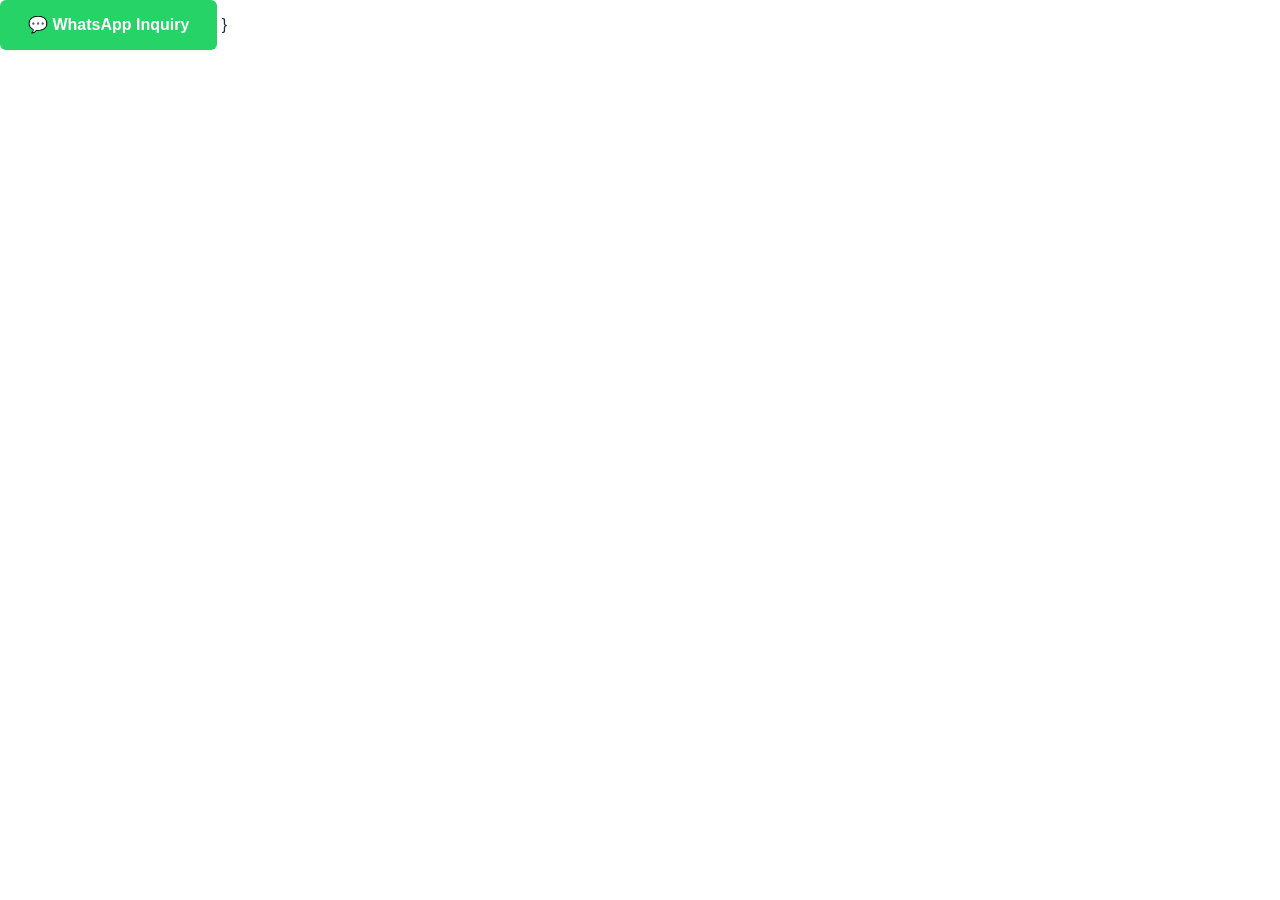
==== index.html @ 105c921e "Initial commit: Rice Mill Trade B2B website" ====
<!DOCTYPE html>
<html lang="en">
<head>
  <meta charset="UTF-8">
  <meta name="viewport" content="width=device-width, initial-scale=1.0">
  <title>Rice Mill Trade | Your reliable partner in your business</title>
  <meta name="description" content="Rice Mill Trade - Leading B2B supplier of rice mill spare parts, reconditioned machinery, and solar energy solutions in Bangladesh. Inquire via WhatsApp.">
  <meta name="keywords" content="rice mill spare parts, reconditioned machinery, solar energy, Bangladesh, industrial equipment, B2B">
  <meta property="og:title" content="Rice Mill Trade | Your reliable partner in your business">
  <meta property="og:description" content="Leading B2B supplier of rice mill spare parts, reconditioned machinery, and solar energy solutions in Bangladesh.">
  <meta property="og:type" content="website">
  <meta property="og:url" content="https://ricemilltrade.com">
  <meta property="og:image" content="assets/images/brand/Background Image for Website Homepage.png">
  <meta property="og:site_name" content="Rice Mill Trade">
  <meta name="twitter:card" content="summary_large_image">
  <link rel="preload" as="image" href="assets/images/brand/Company Name and Logo Colour.png">
  <link rel="stylesheet" href="assets/css/style.css">
  <script type="application/ld+json">
  {
    "@context": "https://schema.org",
    "@type": "LocalBusiness",
    "name": "Rice Mill Trade",
    "image": "https://ricemilltrade.com/assets/images/brand/Company Name and Logo Colour.png",
    "telephone": "+8801348249343",
    "email": "info@ricemilltrade.com",
    "address": {
      "@type": "PostalAddress",
      "streetAddress": "123 Industrial Area",
      "addressLocality": "Tongi",
      "addressRegion": "Gazipur",
      "postalCode": "1700",
      "addressCountry": "BD"
    },
    "url": "https://ricemilltrade.com",
    "sameAs": ["https://facebook.com/ricemilltrade", "https://wa.me/8801348249343", "https://linkedin.com/company/ricemilltrade", "https://youtube.com/@ricemilltrade"],
    "priceRange": "$$"
  <div class="lang-toggle">
    <button class="lang-btn" id="lang-toggle-btn" title="Toggle Language">বাংলা</button>
  </div>
  <header>
    <div class="container header-inner">
      <a href="index.html" class="logo">
        <img src="assets/images/brand/Company Name and Logo Colour.png" alt="Rice Mill Trade Logo">
        <span>Rice Mill Trade</span>
      </a>
      <nav>
        <ul class="nav-menu">
          <li><a href="index.html" data-i18n="nav.home">Home</a></li>
          <li><a href="about.html" data-i18n="nav.about">About Us</a></li>
          <li><a href="services.html" data-i18n="nav.services">Services</a></li>
          <li><a href="products.html" data-i18n="nav.products">Products</a></li>
          <li><a href="contact.html" data-i18n="nav.contact">Contact</a></li>
          <li><a href="admin/login.html" data-i18n="nav.admin">Admin</a></li>
        </ul>
      </nav>
      <a href="https://wa.me/8801348249343" class="whatsapp-btn" target="_blank">💬 WhatsApp Us</a>
      <button class="mobile-toggle">☰</button>
    </div>
  </header>

  <section class="hero">
    <div class="hero-bg">
      <img src="assets/images/brand/Background Image for Website Homepage.png" alt="Hero Background">
    </div>
    <div class="container hero-content">
      <h1 data-i18n="hero.tagline">Your reliable partner in your business</h1>
      <p data-i18n="hero.subtitle">Leading supplier of rice mill spare parts, reconditioned machinery, and solar energy solutions in Bangladesh.</p>
      <div class="hero-actions">
        <a href="products.html" class="btn btn-primary">View Products</a>
  <section class="trust">
    <div class="container">
      <div class="trust-logos">
        <span>✓</span> <span>✓</span> <span>✓</span> <span>✓</span> <span>✓</span>
      </div>
    </div>
  </section>

  <section class="section section-sm">
    <div class="container">
      <div class="section-title">
        <h2>Featured Spare Parts</h2>
        <p>Browse our most popular rice mill spare parts and components.</p>
      </div>
      <div class="grid-3" id="featured-products">
        <!-- Populated by JS -->
      </div>
    </div>
  </section>

  <section class="section section-sm" style="background: var(--bg-light);">
    <div class="container">
      <div class="section-title">
        <h2>Solar Energy Solutions</h2>
        <p>High-rise solar projects and renewable energy for industrial use.</p>
      </div>
      <div class="solar-grid">
        <div class="solar-card">
          <div class="solar-icon">☀️</div>
          <h3>High-rise Rooftop Solar</h3>
          <p>10kW grid-tied solar power systems for commercial and industrial buildings.</p>
        </div>
        <div class="solar-card">
          <div class="solar-icon">💧</div>
          <h3>Solar Water Pumping</h3>
          <p>5HP solar-powered water pumping for agricultural and irrigation use.</p>
        </div>
        <div class="solar-card">
          <div class="solar-icon">🏮</div>
          <h3>Solar Street Lighting</h3>
          <p>100W LED street lighting with battery backup and motion sensor.</p>
        </div>
      </div>
    </div>
  </section>

  <footer>
    <div class="container footer-grid">
      <div>
        <h3>Rice Mill Trade</h3>
        <p>Your reliable partner in rice mill machinery, spare parts, and solar energy solutions across Bangladesh.</p>
        <div class="footer-social">
          <a href="https://facebook.com/ricemilltrade" target="_blank">f</a>
          <a href="https://wa.me/8801348249343" target="_blank">💬</a>
          <a href="https://linkedin.com/company/ricemilltrade" target="_blank">in</a>
          <a href="https://youtube.com/@ricemilltrade" target="_blank">▶</a>
        </div>
      </div>
      <div>
        <h3>Contact</h3>
        <p>📞 +880 1348 249343</p>
        <p>✉️ info@ricemilltrade.com</p>
        <p>📍 Head Office: 123 Industrial Area, Tongi, Gazipur, Bangladesh</p>
      </div>
      <div>
        <h3>Quick Links</h3>
        <p><a href="products.html">Products Catalog</a></p>
        <p><a href="services.html">Our Services</a></p>
        <p><a href="about.html">About Us</a></p>
        <p><a href="contact.html">Request Quotation</a></p>
      </div>
    </div>
    <div class="container footer-bottom">
      <p>&copy; 2026 Rice Mill Trade. <span data-i18n="footer.rights">All rights reserved.</span></p>
    </div>
  </footer>

  <script src="assets/js/app.js"></script>
</body>
</html>
        <a href="https://wa.me/8801348249343?text=Hello Rice Mill Trade, I am interested in your products." class="btn btn-whatsapp" target="_blank">💬 WhatsApp Inquiry</a>
      </div>
    </div>
  </section>
  }
  </script>
</head>
<body>
---- assets/css/style.css ----
/* =========================================
   Rice Mill Trade - Public Frontend Styles
   ========================================= */
* { margin: 0; padding: 0; box-sizing: border-box; }

:root {
  --primary: #1a5f7a;
  --primary-dark: #124255;
  --secondary: #e8a33d;
  --accent: #2ecc71;
  --text-dark: #1f2937;
  --text-light: #6b7280;
  --bg: #ffffff;
  --bg-light: #f8fafc;
  --border: #e5e7eb;
  --white: #ffffff;
  --whatsapp: #25d366;
  --max-width: 1200px;
  --header-height: 70px;
  --transition: all 0.3s ease;
}

html { scroll-behavior: smooth; scrollbar-width: thin; }

body {
  font-family: 'Segoe UI', 'Noto Sans Bengali', 'Noto Sans', Arial, sans-serif;
  line-height: 1.6;
  color: var(--text-dark);
  background: var(--bg);
  overflow-x: hidden;
}

body.lang-bn { font-family: 'Noto Sans Bengali', 'Noto Sans', 'Segoe UI', Arial, sans-serif; }

.container { max-width: var(--max-width); margin: 0 auto; padding: 0 20px; }
.section { padding: 80px 0; }
.section-sm { padding: 50px 0; }
.section-title { text-align: center; margin-bottom: 50px; }
.section-title h2 { font-size: 2.2rem; color: var(--primary); margin-bottom: 12px; }
.section-title p { color: var(--text-light); font-size: 1.1rem; }
.btn {
  display: inline-block;
  padding: 12px 28px;
  border: none;
  border-radius: 6px;
  font-size: 1rem;
  font-weight: 600;
  text-decoration: none;
  cursor: pointer;
  transition: var(--transition);
  text-align: center;
}
.btn-primary { background: var(--primary); color: var(--white); }
.btn-primary:hover { background: var(--primary-dark); color: var(--white); }
.btn-outline { background: transparent; color: var(--primary); border: 2px solid var(--primary); }
.btn-outline:hover { background: var(--primary); color: var(--white); }
.btn-whatsapp { background: var(--whatsapp); color: var(--white); }
.btn-whatsapp:hover { background: #20bd5f; color: var(--white); }
.badge { display: inline-block; padding: 4px 10px; border-radius: 20px; font-size: 0.85rem; font-weight: 600; text-transform: uppercase; }
.badge-spare { background: #e3f2fd; color: #1565c0; }
.badge-recon { background: #fff3e0; color: #ef6c00; }
.badge-solar { background: #e8f5e9; color: #2e7d32; }
.grid-3 { display: grid; grid-template-columns: repeat(auto-fit, minmax(280px, 1fr)); gap: 25px; }
.grid-4 { display: grid; grid-template-columns: repeat(auto-fit, minmax(250px, 1fr)); gap: 25px; }
.hidden { display: none !important; }
.text-center { text-align: center; }
.lang-toggle { position: fixed; bottom: 30px; right: 30px; z-index: 1000; }
.lang-btn { background: var(--primary); color: var(--white); border: none; border-radius: 50%; width: 50px; height: 50px; font-size: 1.2rem; cursor: pointer; box-shadow: 0 4px 12px rgba(0,0,0,0.2); transition: var(--transition); }
.lang-btn:hover { transform: scale(1.1); background: var(--primary-dark); }
/* Header */
header {
  position: fixed; top: 0; width: 100%; height: var(--header-height);
  background: var(--white); border-bottom: 1px solid var(--border);
  z-index: 1000; transition: var(--transition);
}
header.scrolled { box-shadow: 0 2px 15px rgba(0,0,0,0.08); }
.header-inner { display: flex; justify-content: space-between; align-items: center; height: 100%; }
.logo { display: flex; align-items: center; gap: 12px; text-decoration: none; font-weight: 800; font-size: 1.5rem; color: var(--primary); }
.logo img { height: 40px; width: auto; }
.logo span { font-size: 1.1rem; }
nav ul { display: flex; list-style: none; gap: 28px; }
nav a { text-decoration: none; color: var(--text-dark); font-weight: 500; font-size: 0.95rem; transition: var(--transition); }
nav a:hover { color: var(--primary); }
.whatsapp-btn {
  background: var(--whatsapp); color: var(--white); padding: 10px 20px;
  border-radius: 6px; text-decoration: none; font-weight: 600; font-size: 0.9rem;
  display: flex; align-items: center; gap: 8px; transition: var(--transition);
}
.whatsapp-btn:hover { background: #20bd5f; }
.mobile-toggle { display: none; background: none; border: none; font-size: 1.5rem; color: var(--text-dark); cursor: pointer; }

/* Hero */
.hero { position: relative; padding-top: 140px; padding-bottom: 80px; background: linear-gradient(135deg, var(--primary) 0%, var(--primary-dark) 100%); color: var(--white); overflow: hidden; }
.hero-bg { position: absolute; inset: 0; opacity: 0.15; z-index: 0; }
.hero-bg img { width: 100%; height: 100%; object-fit: cover; }
.hero-content { position: relative; z-index: 2; }
.hero h1 { font-size: 3rem; line-height: 1.2; margin-bottom: 20px; font-weight: 800; }
.hero p { font-size: 1.25rem; margin-bottom: 30px; opacity: 0.95; max-width: 600px; }
.hero-actions { display: flex; gap: 15px; flex-wrap: wrap; }

/* Trust Badges */
.trust { padding: 40px 0; background: var(--bg-light); border-top: 1px solid var(--border); border-bottom: 1px solid var(--border); }
.trust-logos { display: flex; justify-content: center; align-items: center; gap: 40px; flex-wrap: wrap; opacity: 0.7; transition: var(--transition); }
.trust-logos:hover { opacity: 1; }

/* Featured Products */
.featured-card { background: var(--white); border: 1px solid var(--border); border-radius: 10px; overflow: hidden; transition: var(--transition); }
.featured-card:hover { transform: translateY(-5px); box-shadow: 0 10px 30px rgba(0,0,0,0.08); }
.featured-card img { width: 100%; height: 200px; object-fit: cover; }
.featured-card-content { padding: 20px; }
.featured-card h3 { font-size: 1.15rem; margin-bottom: 10px; color: var(--text-dark); }
.featured-card p { font-size: 0.9rem; color: var(--text-light); margin-bottom: 15px; }
.featured-card .model { display: block; font-size: 0.8rem; color: var(--text-light); margin-bottom: 12px; }

/* Product Catalog */
.filters { display: flex; gap: 12px; flex-wrap: wrap; margin-bottom: 30px; justify-content: center; }
.filter-btn { padding: 10px 22px; border: 1px solid var(--border); background: var(--white); border-radius: 30px; font-size: 0.9rem; cursor: pointer; transition: var(--transition); }
.filter-btn.active { background: var(--primary); color: var(--white); border-color: var(--primary); }
.search-box { max-width: 400px; margin: 0 auto 30px; position: relative; }
.search-box input { width: 100%; padding: 14px 20px 14px 45px; border: 1px solid var(--border); border-radius: 8px; font-size: 1rem; }
.search-box::before { content: '\1F50D'; position: absolute; left: 14px; top: 50%; transform: translateY(-50%); font-size: 1.1rem; }
.products-grid { display: grid; grid-template-columns: repeat(auto-fill, minmax(300px, 1fr)); gap: 30px; }
.product-card { background: var(--white); border: 1px solid var(--border); border-radius: 10px; overflow: hidden; transition: var(--transition); display: flex; flex-direction: column; }
.product-card:hover { transform: translateY(-5px); box-shadow: 0 10px 30px rgba(0,0,0,0.1); border-color: var(--primary); }
.product-card img { width: 100%; height: 220px; object-fit: cover; background: var(--bg-light); }
.product-card-info { padding: 20px; flex: 1; display: flex; flex-direction: column; }
.product-card h3 { font-size: 1.2rem; margin-bottom: 6px; color: var(--text-dark); }
.product-card .model { font-size: 0.85rem; color: var(--text-light); margin-bottom: 12px; }
.product-card p { font-size: 0.9rem; color: var(--text-light); margin-bottom: 18px; flex: 1; }
.product-card-actions { display: flex; gap: 10px; margin-top: auto; }
.product-card-actions .btn { flex: 1; font-size: 0.85rem; padding: 10px; }
.no-results { text-align: center; padding: 60px; color: var(--text-light); }

/* Solar Solutions */
.solar-grid { display: grid; grid-template-columns: repeat(auto-fit, minmax(300px, 1fr)); gap: 30px; }
.solar-card { background: var(--white); border: 1px solid var(--border); border-radius: 10px; padding: 30px; text-align: center; transition: var(--transition); }
.solar-card:hover { border-color: var(--accent); transform: translateY(-5px); box-shadow: 0 10px 30px rgba(0,0,0,0.08); }
.solar-icon { font-size: 3rem; margin-bottom: 20px; color: var(--accent); }
.solar-card h3 { font-size: 1.3rem; margin-bottom: 15px; }
.solar-card p { font-size: 0.95rem; color: var(--text-light); margin-bottom: 20px; }
/* About Page */
.team-grid { display: grid; grid-template-columns: repeat(auto-fit, minmax(280px, 1fr)); gap: 30px; }
.team-card { background: var(--white); border: 1px solid var(--border); border-radius: 10px; overflow: hidden; text-align: center; transition: var(--transition); }
.team-card:hover { transform: translateY(-5px); box-shadow: 0 10px 30px rgba(0,0,0,0.08); }
.team-card img { width: 100%; height: 300px; object-fit: cover; background: var(--bg-light); }
.team-card-content { padding: 25px; }
.team-card h3 { font-size: 1.3rem; margin-bottom: 5px; color: var(--text-dark); }
.team-card .title { font-size: 0.95rem; color: var(--primary); font-weight: 600; margin-bottom: 8px; }
.team-card p { font-size: 0.95rem; color: var(--text-light); margin-bottom: 18px; }
.team-contact { display: flex; gap: 10px; justify-content: center; }
.team-contact a { width: 40px; height: 40px; border-radius: 50%; background: var(--bg-light); color: var(--text-dark); display: flex; align-items: center; justify-content: center; text-decoration: none; font-size: 1.1rem; transition: var(--transition); }
.team-contact a:hover { background: var(--whatsapp); color: var(--white); }

/* Services Page */
.service-card { background: var(--white); border: 1px solid var(--border); border-radius: 10px; padding: 35px 25px; text-align: center; transition: var(--transition); }
.service-card:hover { border-color: var(--secondary); transform: translateY(-5px); box-shadow: 0 10px 30px rgba(0,0,0,0.08); }
.service-icon { font-size: 3rem; margin-bottom: 20px; color: var(--secondary); }
.service-card h3 { font-size: 1.3rem; margin-bottom: 15px; }
.service-card p { font-size: 0.95rem; color: var(--text-light); }

/* Contact Page */
.contact-container { display: grid; grid-template-columns: 1fr 1fr; gap: 40px; }
.contact-info h2 { font-size: 1.8rem; color: var(--primary); margin-bottom: 20px; }
.contact-item { display: flex; gap: 15px; margin-bottom: 25px; align-items: flex-start; }
.contact-item .icon { width: 45px; height: 45px; background: var(--bg-light); border-radius: 10px; display: flex; align-items: center; justify-content: center; font-size: 1.2rem; color: var(--primary); flex-shrink: 0; }
.contact-item div h3 { font-size: 1rem; margin-bottom: 4px; color: var(--text-dark); }
.contact-item div p { font-size: 0.9rem; color: var(--text-light); }
.map-container { border-radius: 10px; overflow: hidden; border: 1px solid var(--border); height: 100%; min-height: 400px; }
.map-container iframe { width: 100%; height: 100%; border: 0; }
.contact-form { background: var(--white); border: 1px solid var(--border); border-radius: 10px; padding: 35px; }
.form-group { margin-bottom: 20px; }
.form-group label { display: block; margin-bottom: 8px; font-weight: 600; color: var(--text-dark); font-size: 0.95rem; }
.form-group input, .form-group select, .form-group textarea { width: 100%; padding: 12px 16px; border: 1px solid var(--border); border-radius: 6px; font-size: 1rem; font-family: inherit; transition: var(--transition); }
.form-group input:focus, .form-group select:focus, .form-group textarea:focus { outline: none; border-color: var(--primary); }
.form-group textarea { min-height: 120px; resize: vertical; }
.whatsapp-quick { background: var(--whatsapp); color: var(--white); padding: 25px; border-radius: 10px; margin-top: 30px; }
.whatsapp-quick h3 { margin-bottom: 12px; font-size: 1.3rem; }
.whatsapp-quick p { margin-bottom: 20px; font-size: 0.95rem; opacity: 0.95; }

/* Footer */
footer { background: var(--primary-dark); color: var(--white); padding: 60px 0 25px; }
.footer-grid { display: grid; grid-template-columns: repeat(auto-fit, minmax(250px, 1fr)); gap: 40px; margin-bottom: 40px; }
.footer h3 { font-size: 1.2rem; margin-bottom: 20px; color: var(--white); }
.footer p, .footer a { color: rgba(255,255,255,0.7); text-decoration: none; font-size: 0.95rem; line-height: 1.8; }
.footer a:hover { color: var(--white); }
.footer-social { display: flex; gap: 15px; margin-top: 20px; }
.footer-social a { width: 40px; height: 40px; border-radius: 50%; background: rgba(255,255,255,0.1); color: var(--white); display: flex; align-items: center; justify-content: center; text-decoration: none; transition: var(--transition); }
.footer-social a:hover { background: var(--secondary); }
.footer-bottom { border-top: 1px solid rgba(255,255,255,0.1); padding-top: 20px; text-align: center; font-size: 0.9rem; color: rgba(255,255,255,0.5); }

/* Responsive */
@media (max-width: 768px) {
  .hero h1 { font-size: 2.2rem; }
  .nav-menu { position: fixed; top: var(--header-height); left: 0; width: 100%; background: var(--white); flex-direction: column; padding: 20px; box-shadow: 0 4px 15px rgba(0,0,0,0.08); display: none; }
  .nav-menu.active { display: flex; }
  .nav-menu li { margin: 12px 0; }
  .mobile-toggle { display: block; }
  .contact-container { grid-template-columns: 1fr; }
  .section { padding: 50px 0; }
  .hero h1 { font-size: 2rem; }
}
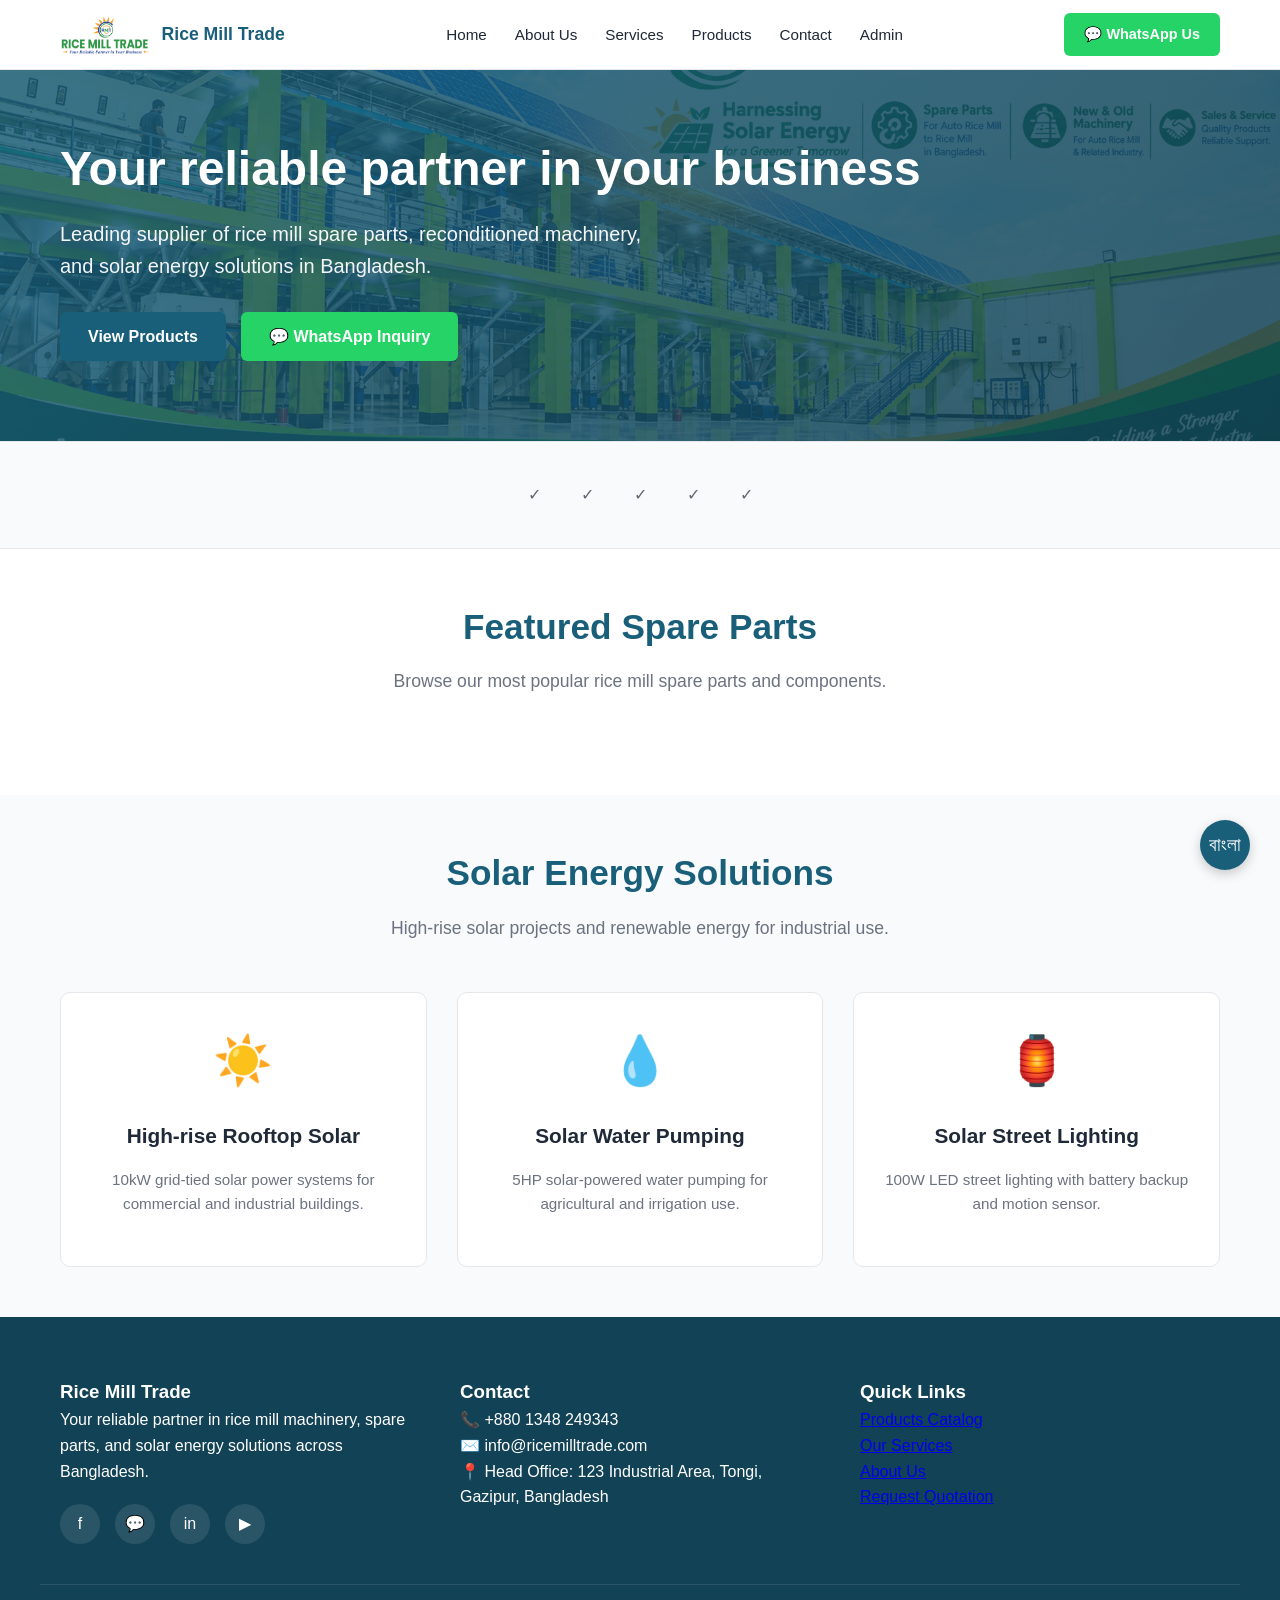
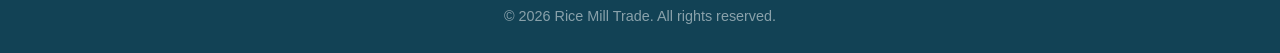
==== commit cff08fa2: "Fix HTML structure: index.html, contact.html, admin/dashboard" ====
--- a/index.html
+++ b/index.html
@@ -1,4 +1,4 @@
-<!DOCTYPE html>
+﻿<!DOCTYPE html>
 <html lang="en">
 <head>
   <meta charset="UTF-8">
@@ -16,24 +16,28 @@
   <link rel="preload" as="image" href="assets/images/brand/Company Name and Logo Colour.png">
   <link rel="stylesheet" href="assets/css/style.css">
   <script type="application/ld+json">
-  {
-    "@context": "https://schema.org",
-    "@type": "LocalBusiness",
-    "name": "Rice Mill Trade",
-    "image": "https://ricemilltrade.com/assets/images/brand/Company Name and Logo Colour.png",
-    "telephone": "+8801348249343",
-    "email": "info@ricemilltrade.com",
-    "address": {
-      "@type": "PostalAddress",
-      "streetAddress": "123 Industrial Area",
-      "addressLocality": "Tongi",
-      "addressRegion": "Gazipur",
-      "postalCode": "1700",
-      "addressCountry": "BD"
-    },
-    "url": "https://ricemilltrade.com",
-    "sameAs": ["https://facebook.com/ricemilltrade", "https://wa.me/8801348249343", "https://linkedin.com/company/ricemilltrade", "https://youtube.com/@ricemilltrade"],
-    "priceRange": "$$"
+    {
+      "@context": "https://schema.org",
+      "@type": "LocalBusiness",
+      "name": "Rice Mill Trade",
+      "image": "https://ricemilltrade.com/assets/images/brand/Company Name and Logo Colour.png",
+      "telephone": "+8801348249343",
+      "email": "info@ricemilltrade.com",
+      "address": {
+        "@type": "PostalAddress",
+        "streetAddress": "123 Industrial Area",
+        "addressLocality": "Tongi",
+        "addressRegion": "Gazipur",
+        "postalCode": "1700",
+        "addressCountry": "BD"
+      },
+      "url": "https://ricemilltrade.com",
+      "sameAs": ["https://facebook.com/ricemilltrade", "https://wa.me/8801348249343", "https://linkedin.com/company/ricemilltrade", "https://youtube.com/@ricemilltrade"],
+      "priceRange": "$$"
+    }
+  </script>
+</head>
+<body>
   <div class="lang-toggle">
     <button class="lang-btn" id="lang-toggle-btn" title="Toggle Language">বাংলা</button>
   </div>
@@ -57,7 +61,6 @@
       <button class="mobile-toggle">☰</button>
     </div>
   </header>
-
   <section class="hero">
     <div class="hero-bg">
       <img src="assets/images/brand/Background Image for Website Homepage.png" alt="Hero Background">
@@ -67,6 +70,10 @@
       <p data-i18n="hero.subtitle">Leading supplier of rice mill spare parts, reconditioned machinery, and solar energy solutions in Bangladesh.</p>
       <div class="hero-actions">
         <a href="products.html" class="btn btn-primary">View Products</a>
+        <a href="https://wa.me/8801348249343?text=Hello Rice Mill Trade, I am interested in your products." class="btn btn-whatsapp" target="_blank">💬 WhatsApp Inquiry</a>
+      </div>
+    </div>
+  </section>
   <section class="trust">
     <div class="container">
       <div class="trust-logos">
@@ -74,7 +81,6 @@
       </div>
     </div>
   </section>
-
   <section class="section section-sm">
     <div class="container">
       <div class="section-title">
@@ -86,7 +92,6 @@
       </div>
     </div>
   </section>
-
   <section class="section section-sm" style="background: var(--bg-light);">
     <div class="container">
       <div class="section-title">
@@ -112,7 +117,6 @@
       </div>
     </div>
   </section>
-
   <footer>
     <div class="container footer-grid">
       <div>
@@ -143,15 +147,6 @@
       <p>&copy; 2026 Rice Mill Trade. <span data-i18n="footer.rights">All rights reserved.</span></p>
     </div>
   </footer>
-
   <script src="assets/js/app.js"></script>
 </body>
 </html>
-        <a href="https://wa.me/8801348249343?text=Hello Rice Mill Trade, I am interested in your products." class="btn btn-whatsapp" target="_blank">💬 WhatsApp Inquiry</a>
-      </div>
-    </div>
-  </section>
-  }
-  </script>
-</head>
-<body>
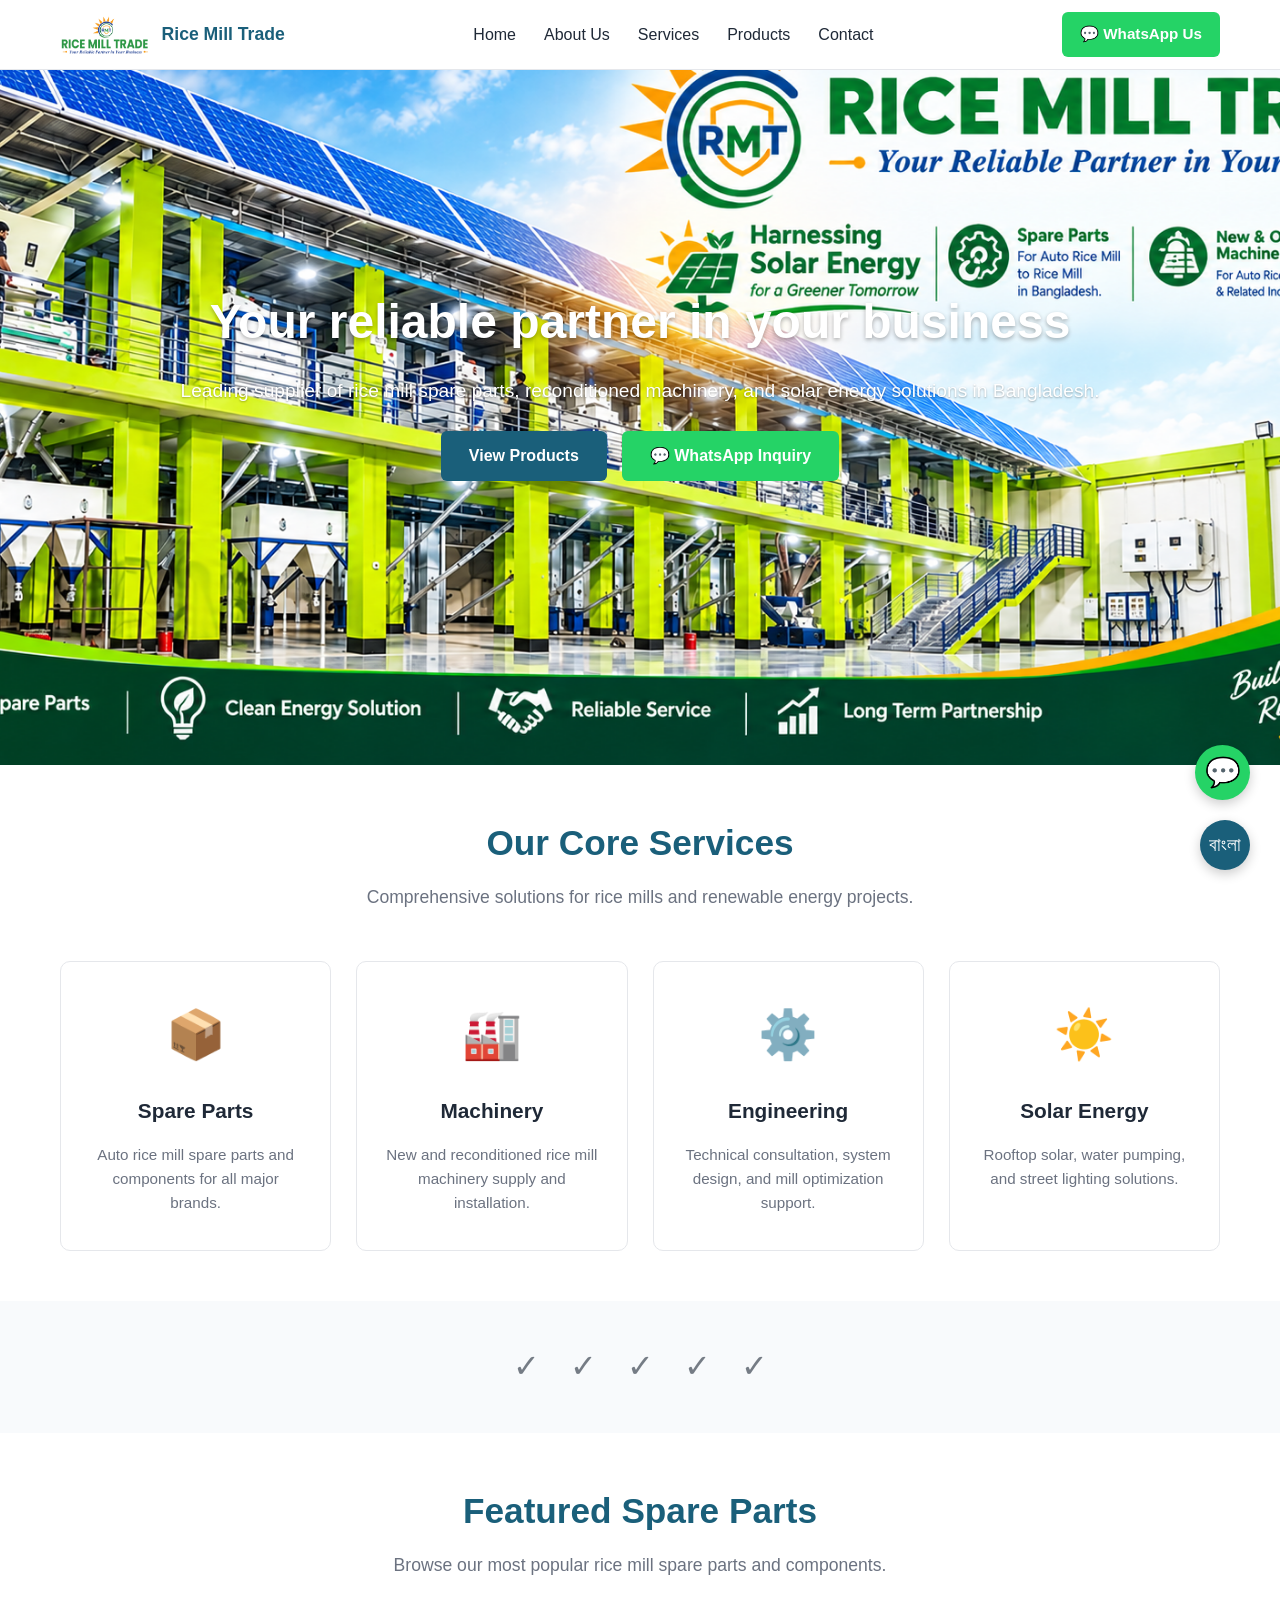
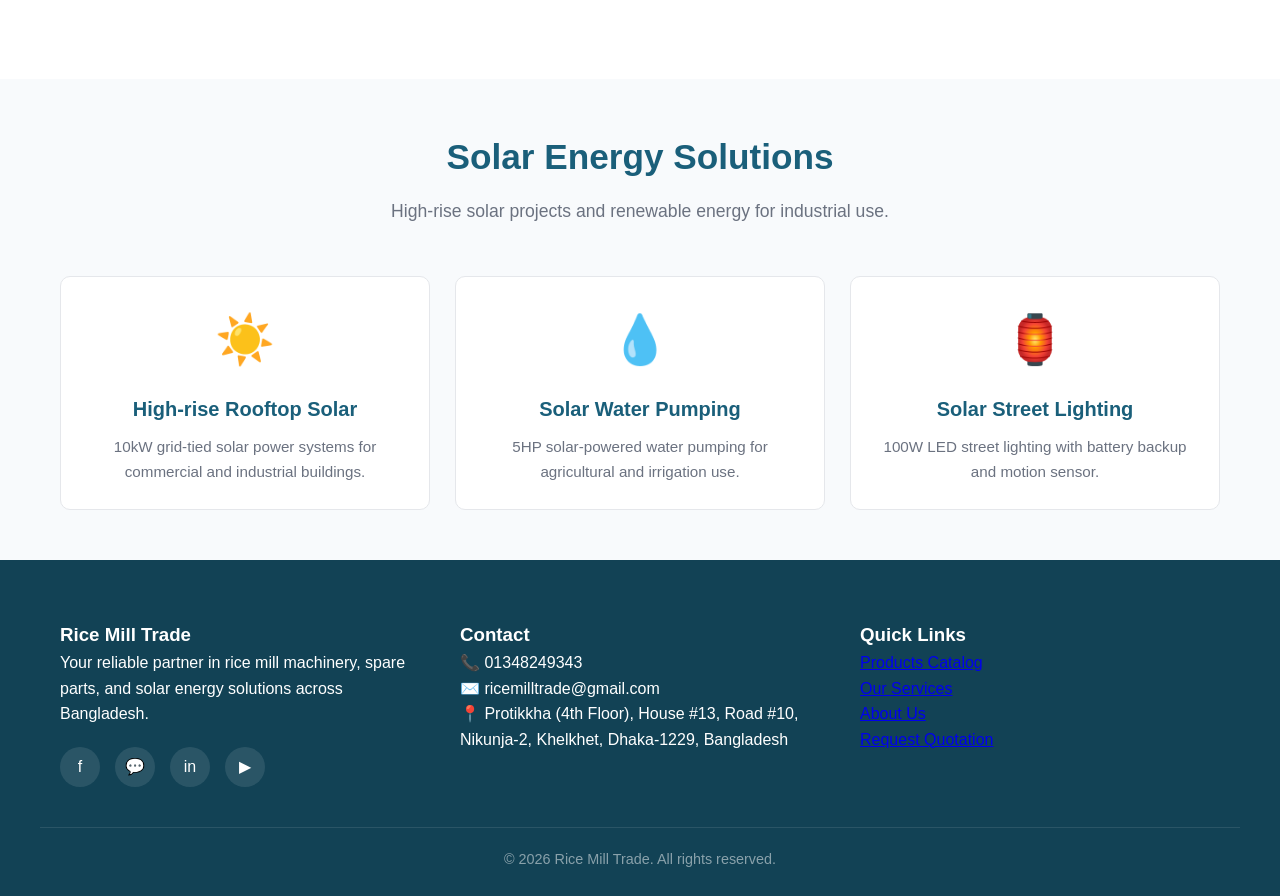
==== commit 6f9a815c: "Update contact info, remove admin link from public pages, improve UX/UI design, add floating WhatsAp" ====
--- a/index.html
+++ b/index.html
@@ -21,14 +21,14 @@
       "@type": "LocalBusiness",
       "name": "Rice Mill Trade",
       "image": "https://ricemilltrade.com/assets/images/brand/Company Name and Logo Colour.png",
-      "telephone": "+8801348249343",
-      "email": "info@ricemilltrade.com",
+      "telephone": "01348249343",
+      "email": "ricemilltrade@gmail.com",
       "address": {
         "@type": "PostalAddress",
-        "streetAddress": "123 Industrial Area",
-        "addressLocality": "Tongi",
-        "addressRegion": "Gazipur",
-        "postalCode": "1700",
+        "streetAddress": "Protikkha (4th Floor), House #13, Road #10",
+        "addressLocality": "Nikunja-2, Khelkhet",
+        "addressRegion": "Dhaka",
+        "postalCode": "1229",
         "addressCountry": "BD"
       },
       "url": "https://ricemilltrade.com",
@@ -54,13 +54,16 @@
           <li><a href="services.html" data-i18n="nav.services">Services</a></li>
           <li><a href="products.html" data-i18n="nav.products">Products</a></li>
           <li><a href="contact.html" data-i18n="nav.contact">Contact</a></li>
-          <li><a href="admin/login.html" data-i18n="nav.admin">Admin</a></li>
         </ul>
       </nav>
       <a href="https://wa.me/8801348249343" class="whatsapp-btn" target="_blank">💬 WhatsApp Us</a>
       <button class="mobile-toggle">☰</button>
     </div>
   </header>
+
+  <!-- Floating WhatsApp Button -->
+  <a href="https://wa.me/8801348249343?text=Hello Rice Mill Trade, I am interested in your products." class="float-whatsapp" target="_blank" title="Chat on WhatsApp">💬</a>
+
   <section class="hero">
     <div class="hero-bg">
       <img src="assets/images/brand/Background Image for Website Homepage.png" alt="Hero Background">
@@ -74,6 +77,38 @@
       </div>
     </div>
   </section>
+
+  <section class="section section-sm">
+    <div class="container">
+      <div class="section-title">
+        <h2>Our Core Services</h2>
+        <p>Comprehensive solutions for rice mills and renewable energy projects.</p>
+      </div>
+      <div class="grid-4">
+        <div class="service-card">
+          <div class="service-icon">📦</div>
+          <h3>Spare Parts</h3>
+          <p>Auto rice mill spare parts and components for all major brands.</p>
+        </div>
+        <div class="service-card">
+          <div class="service-icon">🏭</div>
+          <h3>Machinery</h3>
+          <p>New and reconditioned rice mill machinery supply and installation.</p>
+        </div>
+        <div class="service-card">
+          <div class="service-icon">⚙️</div>
+          <h3>Engineering</h3>
+          <p>Technical consultation, system design, and mill optimization support.</p>
+        </div>
+        <div class="service-card">
+          <div class="service-icon">☀️</div>
+          <h3>Solar Energy</h3>
+          <p>Rooftop solar, water pumping, and street lighting solutions.</p>
+        </div>
+      </div>
+    </div>
+  </section>
+
   <section class="trust">
     <div class="container">
       <div class="trust-logos">
@@ -81,6 +116,7 @@
       </div>
     </div>
   </section>
+
   <section class="section section-sm">
     <div class="container">
       <div class="section-title">
@@ -92,6 +128,7 @@
       </div>
     </div>
   </section>
+
   <section class="section section-sm" style="background: var(--bg-light);">
     <div class="container">
       <div class="section-title">
@@ -117,6 +154,7 @@
       </div>
     </div>
   </section>
+
   <footer>
     <div class="container footer-grid">
       <div>
@@ -131,9 +169,9 @@
       </div>
       <div>
         <h3>Contact</h3>
-        <p>📞 +880 1348 249343</p>
-        <p>✉️ info@ricemilltrade.com</p>
-        <p>📍 Head Office: 123 Industrial Area, Tongi, Gazipur, Bangladesh</p>
+        <p>📞 01348249343</p>
+        <p>✉️ ricemilltrade@gmail.com</p>
+        <p>📍 Protikkha (4th Floor), House #13, Road #10, Nikunja-2, Khelkhet, Dhaka-1229, Bangladesh</p>
       </div>
       <div>
         <h3>Quick Links</h3>
--- a/assets/css/style.css
+++ b/assets/css/style.css
@@ -1,4 +1,4 @@
-/* =========================================
+﻿/* =========================================
    Rice Mill Trade - Public Frontend Styles
    ========================================= */
 * { margin: 0; padding: 0; box-sizing: border-box; }
@@ -38,6 +38,7 @@
 .section-title { text-align: center; margin-bottom: 50px; }
 .section-title h2 { font-size: 2.2rem; color: var(--primary); margin-bottom: 12px; }
 .section-title p { color: var(--text-light); font-size: 1.1rem; }
+
 .btn {
   display: inline-block;
   padding: 12px 28px;
@@ -64,9 +65,43 @@
 .grid-4 { display: grid; grid-template-columns: repeat(auto-fit, minmax(250px, 1fr)); gap: 25px; }
 .hidden { display: none !important; }
 .text-center { text-align: center; }
+
+/* Language Toggle */
 .lang-toggle { position: fixed; bottom: 30px; right: 30px; z-index: 1000; }
 .lang-btn { background: var(--primary); color: var(--white); border: none; border-radius: 50%; width: 50px; height: 50px; font-size: 1.2rem; cursor: pointer; box-shadow: 0 4px 12px rgba(0,0,0,0.2); transition: var(--transition); }
 .lang-btn:hover { transform: scale(1.1); background: var(--primary-dark); }
+
+/* Floating WhatsApp Button */
+.float-whatsapp {
+  position: fixed;
+  bottom: 100px;
+  right: 30px;
+  width: 55px;
+  height: 55px;
+  background: var(--whatsapp);
+  color: var(--white);
+  border-radius: 50%;
+  display: flex;
+  align-items: center;
+  justify-content: center;
+  font-size: 1.8rem;
+  text-decoration: none;
+  z-index: 1000;
+  box-shadow: 0 4px 12px rgba(0,0,0,0.2);
+  transition: var(--transition);
+  animation: pulse 2s infinite;
+}
+.float-whatsapp:hover {
+  transform: scale(1.1);
+  background: #20bd5f;
+  box-shadow: 0 6px 20px rgba(37, 211, 102, 0.4);
+}
+@keyframes pulse {
+  0% { box-shadow: 0 0 0 0 rgba(37, 211, 102, 0.4); }
+  70% { box-shadow: 0 0 0 15px rgba(37, 211, 102, 0); }
+  100% { box-shadow: 0 0 0 0 rgba(37, 211, 102, 0); }
+}
+
 /* Header */
 header {
   position: fixed; top: 0; width: 100%; height: var(--header-height);
@@ -79,84 +114,86 @@
 .logo img { height: 40px; width: auto; }
 .logo span { font-size: 1.1rem; }
 nav ul { display: flex; list-style: none; gap: 28px; }
-nav a { text-decoration: none; color: var(--text-dark); font-weight: 500; font-size: 0.95rem; transition: var(--transition); }
+nav a { text-decoration: none; color: var(--text-dark); font-weight: 500; transition: var(--transition); }
 nav a:hover { color: var(--primary); }
-.whatsapp-btn {
-  background: var(--whatsapp); color: var(--white); padding: 10px 20px;
-  border-radius: 6px; text-decoration: none; font-weight: 600; font-size: 0.9rem;
-  display: flex; align-items: center; gap: 8px; transition: var(--transition);
-}
+.whatsapp-btn { background: var(--whatsapp); color: var(--white); padding: 10px 18px; border-radius: 6px; font-weight: 600; text-decoration: none; font-size: 0.95rem; transition: var(--transition); }
 .whatsapp-btn:hover { background: #20bd5f; }
-.mobile-toggle { display: none; background: none; border: none; font-size: 1.5rem; color: var(--text-dark); cursor: pointer; }
+.mobile-toggle { display: none; background: none; border: none; font-size: 1.5rem; cursor: pointer; color: var(--primary); }
 
 /* Hero */
-.hero { position: relative; padding-top: 140px; padding-bottom: 80px; background: linear-gradient(135deg, var(--primary) 0%, var(--primary-dark) 100%); color: var(--white); overflow: hidden; }
-.hero-bg { position: absolute; inset: 0; opacity: 0.15; z-index: 0; }
+.hero {
+  position: relative;
+  height: 85vh;
+  display: flex;
+  align-items: center;
+  overflow: hidden;
+}
+.hero-bg { position: absolute; inset: 0; z-index: 0; }
 .hero-bg img { width: 100%; height: 100%; object-fit: cover; }
-.hero-content { position: relative; z-index: 2; }
-.hero h1 { font-size: 3rem; line-height: 1.2; margin-bottom: 20px; font-weight: 800; }
-.hero p { font-size: 1.25rem; margin-bottom: 30px; opacity: 0.95; max-width: 600px; }
-.hero-actions { display: flex; gap: 15px; flex-wrap: wrap; }
-
-/* Trust Badges */
-.trust { padding: 40px 0; background: var(--bg-light); border-top: 1px solid var(--border); border-bottom: 1px solid var(--border); }
-.trust-logos { display: flex; justify-content: center; align-items: center; gap: 40px; flex-wrap: wrap; opacity: 0.7; transition: var(--transition); }
-.trust-logos:hover { opacity: 1; }
-
-/* Featured Products */
-.featured-card { background: var(--white); border: 1px solid var(--border); border-radius: 10px; overflow: hidden; transition: var(--transition); }
-.featured-card:hover { transform: translateY(-5px); box-shadow: 0 10px 30px rgba(0,0,0,0.08); }
-.featured-card img { width: 100%; height: 200px; object-fit: cover; }
-.featured-card-content { padding: 20px; }
-.featured-card h3 { font-size: 1.15rem; margin-bottom: 10px; color: var(--text-dark); }
-.featured-card p { font-size: 0.9rem; color: var(--text-light); margin-bottom: 15px; }
-.featured-card .model { display: block; font-size: 0.8rem; color: var(--text-light); margin-bottom: 12px; }
-
-/* Product Catalog */
-.filters { display: flex; gap: 12px; flex-wrap: wrap; margin-bottom: 30px; justify-content: center; }
-.filter-btn { padding: 10px 22px; border: 1px solid var(--border); background: var(--white); border-radius: 30px; font-size: 0.9rem; cursor: pointer; transition: var(--transition); }
-.filter-btn.active { background: var(--primary); color: var(--white); border-color: var(--primary); }
-.search-box { max-width: 400px; margin: 0 auto 30px; position: relative; }
-.search-box input { width: 100%; padding: 14px 20px 14px 45px; border: 1px solid var(--border); border-radius: 8px; font-size: 1rem; }
-.search-box::before { content: '\1F50D'; position: absolute; left: 14px; top: 50%; transform: translateY(-50%); font-size: 1.1rem; }
-.products-grid { display: grid; grid-template-columns: repeat(auto-fill, minmax(300px, 1fr)); gap: 30px; }
-.product-card { background: var(--white); border: 1px solid var(--border); border-radius: 10px; overflow: hidden; transition: var(--transition); display: flex; flex-direction: column; }
-.product-card:hover { transform: translateY(-5px); box-shadow: 0 10px 30px rgba(0,0,0,0.1); border-color: var(--primary); }
-.product-card img { width: 100%; height: 220px; object-fit: cover; background: var(--bg-light); }
-.product-card-info { padding: 20px; flex: 1; display: flex; flex-direction: column; }
-.product-card h3 { font-size: 1.2rem; margin-bottom: 6px; color: var(--text-dark); }
-.product-card .model { font-size: 0.85rem; color: var(--text-light); margin-bottom: 12px; }
-.product-card p { font-size: 0.9rem; color: var(--text-light); margin-bottom: 18px; flex: 1; }
-.product-card-actions { display: flex; gap: 10px; margin-top: auto; }
-.product-card-actions .btn { flex: 1; font-size: 0.85rem; padding: 10px; }
-.no-results { text-align: center; padding: 60px; color: var(--text-light); }
-
-/* Solar Solutions */
-.solar-grid { display: grid; grid-template-columns: repeat(auto-fit, minmax(300px, 1fr)); gap: 30px; }
-.solar-card { background: var(--white); border: 1px solid var(--border); border-radius: 10px; padding: 30px; text-align: center; transition: var(--transition); }
-.solar-card:hover { border-color: var(--accent); transform: translateY(-5px); box-shadow: 0 10px 30px rgba(0,0,0,0.08); }
-.solar-icon { font-size: 3rem; margin-bottom: 20px; color: var(--accent); }
-.solar-card h3 { font-size: 1.3rem; margin-bottom: 15px; }
-.solar-card p { font-size: 0.95rem; color: var(--text-light); margin-bottom: 20px; }
-/* About Page */
-.team-grid { display: grid; grid-template-columns: repeat(auto-fit, minmax(280px, 1fr)); gap: 30px; }
-.team-card { background: var(--white); border: 1px solid var(--border); border-radius: 10px; overflow: hidden; text-align: center; transition: var(--transition); }
-.team-card:hover { transform: translateY(-5px); box-shadow: 0 10px 30px rgba(0,0,0,0.08); }
-.team-card img { width: 100%; height: 300px; object-fit: cover; background: var(--bg-light); }
-.team-card-content { padding: 25px; }
-.team-card h3 { font-size: 1.3rem; margin-bottom: 5px; color: var(--text-dark); }
-.team-card .title { font-size: 0.95rem; color: var(--primary); font-weight: 600; margin-bottom: 8px; }
-.team-card p { font-size: 0.95rem; color: var(--text-light); margin-bottom: 18px; }
-.team-contact { display: flex; gap: 10px; justify-content: center; }
-.team-contact a { width: 40px; height: 40px; border-radius: 50%; background: var(--bg-light); color: var(--text-dark); display: flex; align-items: center; justify-content: center; text-decoration: none; font-size: 1.1rem; transition: var(--transition); }
-.team-contact a:hover { background: var(--whatsapp); color: var(--white); }
-
-/* Services Page */
-.service-card { background: var(--white); border: 1px solid var(--border); border-radius: 10px; padding: 35px 25px; text-align: center; transition: var(--transition); }
-.service-card:hover { border-color: var(--secondary); transform: translateY(-5px); box-shadow: 0 10px 30px rgba(0,0,0,0.08); }
+.hero-content { position: relative; z-index: 1; text-align: center; color: var(--white); padding: 0 20px; }
+.hero-content h1 { font-size: 3rem; margin-bottom: 15px; text-shadow: 0 2px 4px rgba(0,0,0,0.3); }
+.hero-content p { font-size: 1.2rem; margin-bottom: 25px; text-shadow: 0 1px 2px rgba(0,0,0,0.3); }
+.hero-actions { display: flex; gap: 15px; justify-content: center; flex-wrap: wrap; }
+
+/* Trust */
+.trust { padding: 40px 0; background: var(--bg-light); }
+.trust-logos { display: flex; justify-content: center; gap: 30px; font-size: 2rem; opacity: 0.6; }
+
+/* Service Card */
+.service-card {
+  background: var(--white);
+  border: 1px solid var(--border);
+  border-radius: 10px;
+  padding: 35px 25px;
+  text-align: center;
+  transition: var(--transition);
+}
+.service-card:hover {
+  border-color: var(--secondary);
+  transform: translateY(-5px);
+  box-shadow: 0 10px 30px rgba(0,0,0,0.08);
+}
 .service-icon { font-size: 3rem; margin-bottom: 20px; color: var(--secondary); }
 .service-card h3 { font-size: 1.3rem; margin-bottom: 15px; }
 .service-card p { font-size: 0.95rem; color: var(--text-light); }
+
+/* Product Card */
+.product-card {
+  background: var(--white);
+  border: 1px solid var(--border);
+  border-radius: 10px;
+  overflow: hidden;
+  transition: var(--transition);
+  display: flex;
+  flex-direction: column;
+}
+.product-card:hover {
+  border-color: var(--secondary);
+  transform: translateY(-5px);
+  box-shadow: 0 10px 30px rgba(0,0,0,0.08);
+}
+.product-card img { width: 100%; height: 220px; object-fit: cover; }
+.product-card-info { padding: 20px; flex: 1; display: flex; flex-direction: column; }
+.product-card-info .badge { margin-bottom: 10px; }
+.product-card-info h3 { font-size: 1.25rem; margin-bottom: 8px; color: var(--text-dark); }
+.product-card-info .model { font-size: 0.85rem; color: var(--text-light); margin-bottom: 10px; display: block; }
+.product-card-info p { font-size: 0.95rem; color: var(--text-light); margin-bottom: 15px; flex: 1; }
+.product-card-actions { margin-top: auto; }
+
+/* Solar */
+.solar-grid { display: grid; grid-template-columns: repeat(auto-fit, minmax(280px, 1fr)); gap: 25px; }
+.solar-card {
+  background: var(--white);
+  border: 1px solid var(--border);
+  border-radius: 10px;
+  padding: 25px;
+  transition: var(--transition);
+  text-align: center;
+}
+.solar-card:hover { border-color: var(--secondary); transform: translateY(-5px); }
+.solar-icon { font-size: 3rem; margin-bottom: 15px; }
+.solar-card h3 { font-size: 1.25rem; margin-bottom: 10px; color: var(--primary); }
+.solar-card p { font-size: 0.95rem; color: var(--text-light); }
 
 /* Contact Page */
 .contact-container { display: grid; grid-template-columns: 1fr 1fr; gap: 40px; }
@@ -198,4 +235,7 @@
   .contact-container { grid-template-columns: 1fr; }
   .section { padding: 50px 0; }
   .hero h1 { font-size: 2rem; }
-}+  .float-whatsapp { bottom: 85px; right: 20px; width: 50px; height: 50px; font-size: 1.6rem; }
+  .lang-toggle { bottom: 20px; right: 20px; }
+  .lang-btn { width: 45px; height: 45px; font-size: 1.1rem; }
+}
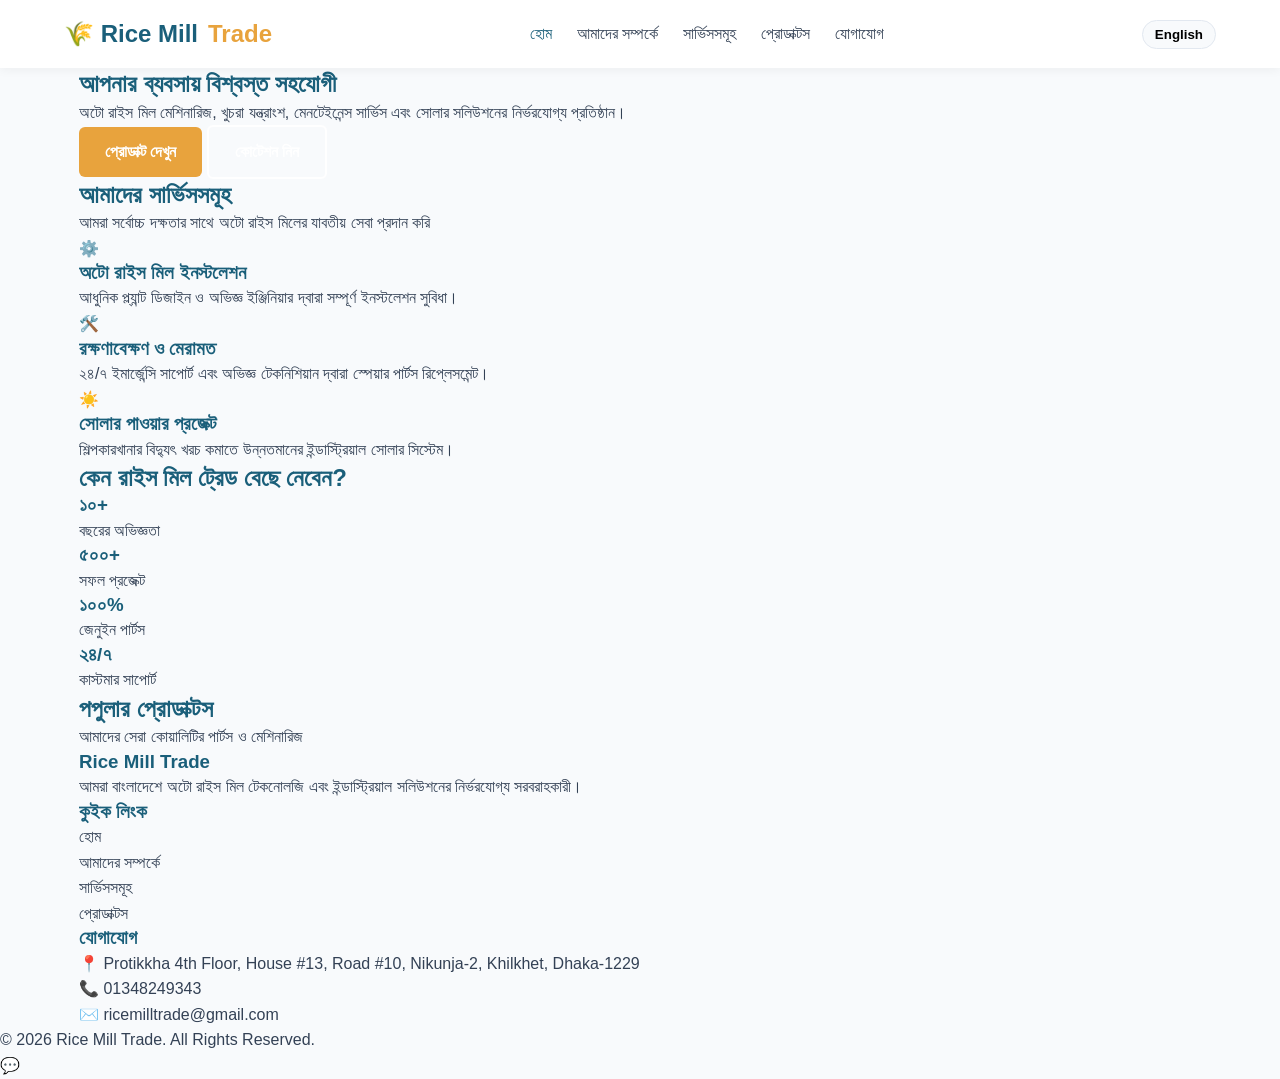
==== commit 744b6874: "index.html restored" ====
--- a/index.html
+++ b/index.html
@@ -1,190 +1,113 @@
-﻿<!DOCTYPE html>
-<html lang="en">
+<!DOCTYPE html>
+<html lang="bn">
 <head>
   <meta charset="UTF-8">
   <meta name="viewport" content="width=device-width, initial-scale=1.0">
-  <title>Rice Mill Trade | Your reliable partner in your business</title>
-  <meta name="description" content="Rice Mill Trade - Leading B2B supplier of rice mill spare parts, reconditioned machinery, and solar energy solutions in Bangladesh. Inquire via WhatsApp.">
-  <meta name="keywords" content="rice mill spare parts, reconditioned machinery, solar energy, Bangladesh, industrial equipment, B2B">
-  <meta property="og:title" content="Rice Mill Trade | Your reliable partner in your business">
-  <meta property="og:description" content="Leading B2B supplier of rice mill spare parts, reconditioned machinery, and solar energy solutions in Bangladesh.">
-  <meta property="og:type" content="website">
-  <meta property="og:url" content="https://ricemilltrade.com">
-  <meta property="og:image" content="assets/images/brand/Background Image for Website Homepage.png">
-  <meta property="og:site_name" content="Rice Mill Trade">
-  <meta name="twitter:card" content="summary_large_image">
-  <link rel="preload" as="image" href="assets/images/brand/Company Name and Logo Colour.png">
+  <title>Rice Mill Trade | Your Reliable Partner</title>
   <link rel="stylesheet" href="assets/css/style.css">
-  <script type="application/ld+json">
-    {
-      "@context": "https://schema.org",
-      "@type": "LocalBusiness",
-      "name": "Rice Mill Trade",
-      "image": "https://ricemilltrade.com/assets/images/brand/Company Name and Logo Colour.png",
-      "telephone": "01348249343",
-      "email": "ricemilltrade@gmail.com",
-      "address": {
-        "@type": "PostalAddress",
-        "streetAddress": "Protikkha (4th Floor), House #13, Road #10",
-        "addressLocality": "Nikunja-2, Khelkhet",
-        "addressRegion": "Dhaka",
-        "postalCode": "1229",
-        "addressCountry": "BD"
-      },
-      "url": "https://ricemilltrade.com",
-      "sameAs": ["https://facebook.com/ricemilltrade", "https://wa.me/8801348249343", "https://linkedin.com/company/ricemilltrade", "https://youtube.com/@ricemilltrade"],
-      "priceRange": "$$"
-    }
-  </script>
 </head>
 <body>
-  <div class="lang-toggle">
-    <button class="lang-btn" id="lang-toggle-btn" title="Toggle Language">বাংলা</button>
-  </div>
-  <header>
-    <div class="container header-inner">
-      <a href="index.html" class="logo">
-        <img src="assets/images/brand/Company Name and Logo Colour.png" alt="Rice Mill Trade Logo">
-        <span>Rice Mill Trade</span>
-      </a>
-      <nav>
-        <ul class="nav-menu">
-          <li><a href="index.html" data-i18n="nav.home">Home</a></li>
-          <li><a href="about.html" data-i18n="nav.about">About Us</a></li>
-          <li><a href="services.html" data-i18n="nav.services">Services</a></li>
-          <li><a href="products.html" data-i18n="nav.products">Products</a></li>
-          <li><a href="contact.html" data-i18n="nav.contact">Contact</a></li>
-        </ul>
+  <header class="header">
+    <div class="container navbar">
+      <a href="index.html" class="logo">🌾 Rice Mill <span>Trade</span></a>
+      <nav class="nav-menu" id="navMenu">
+        <a href="index.html" class="nav-link active">হোম</a>
+        <a href="about.html" class="nav-link">আমাদের সম্পর্কে</a>
+        <a href="services.html" class="nav-link">সার্ভিসসমূহ</a>
+        <a href="products.html" class="nav-link">প্রোডাক্টস</a>
+        <a href="contact.html" class="nav-link">যোগাযোগ</a>
       </nav>
-      <a href="https://wa.me/8801348249343" class="whatsapp-btn" target="_blank">💬 WhatsApp Us</a>
-      <button class="mobile-toggle">☰</button>
+      <div class="header-actions">
+        <button class="lang-btn" id="langToggle">English</button>
+        <div class="hamburger" id="hamburger"><span></span><span></span><span></span></div>
+      </div>
     </div>
   </header>
 
-  <!-- Floating WhatsApp Button -->
-  <a href="https://wa.me/8801348249343?text=Hello Rice Mill Trade, I am interested in your products." class="float-whatsapp" target="_blank" title="Chat on WhatsApp">💬</a>
-
-  <section class="hero">
-    <div class="hero-bg">
-      <img src="assets/images/brand/Background Image for Website Homepage.png" alt="Hero Background">
-    </div>
-    <div class="container hero-content">
-      <h1 data-i18n="hero.tagline">Your reliable partner in your business</h1>
-      <p data-i18n="hero.subtitle">Leading supplier of rice mill spare parts, reconditioned machinery, and solar energy solutions in Bangladesh.</p>
-      <div class="hero-actions">
-        <a href="products.html" class="btn btn-primary">View Products</a>
-        <a href="https://wa.me/8801348249343?text=Hello Rice Mill Trade, I am interested in your products." class="btn btn-whatsapp" target="_blank">💬 WhatsApp Inquiry</a>
+  <main id="main-content" role="main">
+    <section class="hero" aria-label="Hero Banner">
+      <div class="container fade-in">
+        <h1>আপনার ব্যবসায় বিশ্বস্ত সহযোগী</h1>
+        <p>অটো রাইস মিল মেশিনারিজ, খুচরা যন্ত্রাংশ, মেনটেইনেন্স সার্ভিস এবং সোলার সলিউশনের নির্ভরযোগ্য প্রতিষ্ঠান।</p>
+        <div class="hero-btns">
+          <a href="products.html" class="btn btn-secondary">প্রোডাক্ট দেখুন</a>
+          <a href="contact.html" class="btn btn-outline" style="color:#fff; border-color:#fff;">কোটেশন নিন</a>
+        </div>
+      </div>
+    </section>
+    <section class="section">
+      <div class="container">
+        <div class="section-title fade-in">
+          <h2>আমাদের সার্ভিসসমূহ</h2>
+          <p>আমরা সর্বোচ্চ দক্ষতার সাথে অটো রাইস মিলের যাবতীয় সেবা প্রদান করি</p>
+        </div>
+        <div class="grid grid-3">
+          <article class="card service-card fade-in">
+            <div class="icon" aria-hidden="true">⚙️</div>
+            <h3>অটো রাইস মিল ইনস্টলেশন</h3>
+            <p>আধুনিক প্ল্যান্ট ডিজাইন ও অভিজ্ঞ ইঞ্জিনিয়ার দ্বারা সম্পূর্ণ ইনস্টলেশন সুবিধা।</p>
+          </article>
+          <article class="card service-card fade-in">
+            <div class="icon" aria-hidden="true">🛠️</div>
+            <h3>রক্ষণাবেক্ষণ ও মেরামত</h3>
+            <p>২৪/৭ ইমার্জেন্সি সাপোর্ট এবং অভিজ্ঞ টেকনিশিয়ান দ্বারা স্পেয়ার পার্টস রিপ্লেসমেন্ট।</p>
+          </article>
+          <article class="card service-card fade-in">
+            <div class="icon" aria-hidden="true">☀️</div>
+            <h3>সোলার পাওয়ার প্রজেক্ট</h3>
+            <p>শিল্পকারখানার বিদ্যুৎ খরচ কমাতে উন্নতমানের ইন্ডাস্ট্রিয়াল সোলার সিস্টেম।</p>
+          </article>
+        </div>
+      </div>
+    </section>
+    <section class="section trust-section">
+      <div class="container">
+        <h2>কেন রাইস মিল ট্রেড বেছে নেবেন?</h2>
+        <div class="trust-stats grid-4">
+          <div class="stat-item fade-in"><h3>১০+</h3><p>বছরের অভিজ্ঞতা</p></div>
+          <div class="stat-item fade-in"><h3>৫০০+</h3><p>সফল প্রজেক্ট</p></div>
+          <div class="stat-item fade-in"><h3>১০০%</h3><p>জেনুইন পার্টস</p></div>
+          <div class="stat-item fade-in"><h3>২৪/৭</h3><p>কাস্টমার সাপোর্ট</p></div>
+        </div>
+      </div>
+    </section>
+    <section class="section">
+      <div class="container">
+        <div class="section-title">
+          <h2>পপুলার প্রোডাক্টস</h2>
+          <p>আমাদের সেরা কোয়ালিটির পার্টস ও মেশিনারিজ</p>
+        </div>
+        <div class="grid grid-4" id="featured-products-grid" aria-live="polite"></div>
+      </div>
+    </section>
+  </main>
+  <footer class="footer" role="contentinfo">
+    <div class="container footer-grid">
+      <div class="footer-col">
+        <h3>Rice Mill Trade</h3>
+        <p>আমরা বাংলাদেশে অটো রাইস মিল টেকনোলজি এবং ইন্ডাস্ট্রিয়াল সলিউশনের নির্ভরযোগ্য সরবরাহকারী।</p>
+      </div>
+      <div class="footer-col">
+        <h3>কুইক লিংক</h3>
+        <ul>
+          <li><a href="index.html">হোম</a></li>
+          <li><a href="about.html">আমাদের সম্পর্কে</a></li>
+          <li><a href="services.html">সার্ভিসসমূহ</a></li>
+          <li><a href="products.html">প্রোডাক্টস</a></li>
+        </ul>
+      </div>
+      <div class="footer-col">
+        <h3>যোগাযোগ</h3>
+        <p>📍 Protikkha 4th Floor, House #13, Road #10, Nikunja-2, Khilkhet, Dhaka-1229</p>
+        <p>📞 01348249343</p>
+        <p>✉️ ricemilltrade@gmail.com</p>
       </div>
     </div>
-  </section>
-
-  <section class="section section-sm">
-    <div class="container">
-      <div class="section-title">
-        <h2>Our Core Services</h2>
-        <p>Comprehensive solutions for rice mills and renewable energy projects.</p>
-      </div>
-      <div class="grid-4">
-        <div class="service-card">
-          <div class="service-icon">📦</div>
-          <h3>Spare Parts</h3>
-          <p>Auto rice mill spare parts and components for all major brands.</p>
-        </div>
-        <div class="service-card">
-          <div class="service-icon">🏭</div>
-          <h3>Machinery</h3>
-          <p>New and reconditioned rice mill machinery supply and installation.</p>
-        </div>
-        <div class="service-card">
-          <div class="service-icon">⚙️</div>
-          <h3>Engineering</h3>
-          <p>Technical consultation, system design, and mill optimization support.</p>
-        </div>
-        <div class="service-card">
-          <div class="service-icon">☀️</div>
-          <h3>Solar Energy</h3>
-          <p>Rooftop solar, water pumping, and street lighting solutions.</p>
-        </div>
-      </div>
-    </div>
-  </section>
-
-  <section class="trust">
-    <div class="container">
-      <div class="trust-logos">
-        <span>✓</span> <span>✓</span> <span>✓</span> <span>✓</span> <span>✓</span>
-      </div>
-    </div>
-  </section>
-
-  <section class="section section-sm">
-    <div class="container">
-      <div class="section-title">
-        <h2>Featured Spare Parts</h2>
-        <p>Browse our most popular rice mill spare parts and components.</p>
-      </div>
-      <div class="grid-3" id="featured-products">
-        <!-- Populated by JS -->
-      </div>
-    </div>
-  </section>
-
-  <section class="section section-sm" style="background: var(--bg-light);">
-    <div class="container">
-      <div class="section-title">
-        <h2>Solar Energy Solutions</h2>
-        <p>High-rise solar projects and renewable energy for industrial use.</p>
-      </div>
-      <div class="solar-grid">
-        <div class="solar-card">
-          <div class="solar-icon">☀️</div>
-          <h3>High-rise Rooftop Solar</h3>
-          <p>10kW grid-tied solar power systems for commercial and industrial buildings.</p>
-        </div>
-        <div class="solar-card">
-          <div class="solar-icon">💧</div>
-          <h3>Solar Water Pumping</h3>
-          <p>5HP solar-powered water pumping for agricultural and irrigation use.</p>
-        </div>
-        <div class="solar-card">
-          <div class="solar-icon">🏮</div>
-          <h3>Solar Street Lighting</h3>
-          <p>100W LED street lighting with battery backup and motion sensor.</p>
-        </div>
-      </div>
-    </div>
-  </section>
-
-  <footer>
-    <div class="container footer-grid">
-      <div>
-        <h3>Rice Mill Trade</h3>
-        <p>Your reliable partner in rice mill machinery, spare parts, and solar energy solutions across Bangladesh.</p>
-        <div class="footer-social">
-          <a href="https://facebook.com/ricemilltrade" target="_blank">f</a>
-          <a href="https://wa.me/8801348249343" target="_blank">💬</a>
-          <a href="https://linkedin.com/company/ricemilltrade" target="_blank">in</a>
-          <a href="https://youtube.com/@ricemilltrade" target="_blank">▶</a>
-        </div>
-      </div>
-      <div>
-        <h3>Contact</h3>
-        <p>📞 01348249343</p>
-        <p>✉️ ricemilltrade@gmail.com</p>
-        <p>📍 Protikkha (4th Floor), House #13, Road #10, Nikunja-2, Khelkhet, Dhaka-1229, Bangladesh</p>
-      </div>
-      <div>
-        <h3>Quick Links</h3>
-        <p><a href="products.html">Products Catalog</a></p>
-        <p><a href="services.html">Our Services</a></p>
-        <p><a href="about.html">About Us</a></p>
-        <p><a href="contact.html">Request Quotation</a></p>
-      </div>
-    </div>
-    <div class="container footer-bottom">
-      <p>&copy; 2026 Rice Mill Trade. <span data-i18n="footer.rights">All rights reserved.</span></p>
+    <div class="footer-bottom">
+      <p>&copy; 2026 Rice Mill Trade. All Rights Reserved.</p>
     </div>
   </footer>
-  <script src="assets/js/app.js"></script>
+  <a href="#whatsapp" class="whatsapp-float" aria-label="Contact via WhatsApp">💬</a>
+  <script src="assets/js/app.js" defer></script>
 </body>
-</html>
+</html>
--- a/assets/css/style.css
+++ b/assets/css/style.css
@@ -1,241 +1,44 @@
-﻿/* =========================================
-   Rice Mill Trade - Public Frontend Styles
-   ========================================= */
+﻿:root {
+  --primary: #1a5f7a;
+  --primary-dark: #13465a;
+  --secondary: #e8a33d;
+  --secondary-hover: #d18f2c;
+  --accent: #2ecc71;
+  --whatsapp-color: #25d366;
+  --dark-bg: #0f172a;
+  --light-bg: #f8fafc;
+  --card-bg: #ffffff;
+  --text-main: #334155;
+  --text-muted: #64748b;
+  --border-color: #e2e8f0;
+  --font-main: 'Segoe UI', 'Noto Sans Bengali', sans-serif;
+  --transition: all 0.3s ease-in-out;
+  --box-shadow: 0 4px 20px rgba(0, 0, 0, 0.08);
+  --box-shadow-hover: 0 10px 25px rgba(0, 0, 0, 0.15);
+}
 * { margin: 0; padding: 0; box-sizing: border-box; }
-
-:root {
-  --primary: #1a5f7a;
-  --primary-dark: #124255;
-  --secondary: #e8a33d;
-  --accent: #2ecc71;
-  --text-dark: #1f2937;
-  --text-light: #6b7280;
-  --bg: #ffffff;
-  --bg-light: #f8fafc;
-  --border: #e5e7eb;
-  --white: #ffffff;
-  --whatsapp: #25d366;
-  --max-width: 1200px;
-  --header-height: 70px;
-  --transition: all 0.3s ease;
-}
-
-html { scroll-behavior: smooth; scrollbar-width: thin; }
-
-body {
-  font-family: 'Segoe UI', 'Noto Sans Bengali', 'Noto Sans', Arial, sans-serif;
-  line-height: 1.6;
-  color: var(--text-dark);
-  background: var(--bg);
-  overflow-x: hidden;
-}
-
-body.lang-bn { font-family: 'Noto Sans Bengali', 'Noto Sans', 'Segoe UI', Arial, sans-serif; }
-
-.container { max-width: var(--max-width); margin: 0 auto; padding: 0 20px; }
-.section { padding: 80px 0; }
-.section-sm { padding: 50px 0; }
-.section-title { text-align: center; margin-bottom: 50px; }
-.section-title h2 { font-size: 2.2rem; color: var(--primary); margin-bottom: 12px; }
-.section-title p { color: var(--text-light); font-size: 1.1rem; }
-
-.btn {
-  display: inline-block;
-  padding: 12px 28px;
-  border: none;
-  border-radius: 6px;
-  font-size: 1rem;
-  font-weight: 600;
-  text-decoration: none;
-  cursor: pointer;
-  transition: var(--transition);
-  text-align: center;
-}
-.btn-primary { background: var(--primary); color: var(--white); }
-.btn-primary:hover { background: var(--primary-dark); color: var(--white); }
-.btn-outline { background: transparent; color: var(--primary); border: 2px solid var(--primary); }
-.btn-outline:hover { background: var(--primary); color: var(--white); }
-.btn-whatsapp { background: var(--whatsapp); color: var(--white); }
-.btn-whatsapp:hover { background: #20bd5f; color: var(--white); }
-.badge { display: inline-block; padding: 4px 10px; border-radius: 20px; font-size: 0.85rem; font-weight: 600; text-transform: uppercase; }
-.badge-spare { background: #e3f2fd; color: #1565c0; }
-.badge-recon { background: #fff3e0; color: #ef6c00; }
-.badge-solar { background: #e8f5e9; color: #2e7d32; }
-.grid-3 { display: grid; grid-template-columns: repeat(auto-fit, minmax(280px, 1fr)); gap: 25px; }
-.grid-4 { display: grid; grid-template-columns: repeat(auto-fit, minmax(250px, 1fr)); gap: 25px; }
-.hidden { display: none !important; }
-.text-center { text-align: center; }
-
-/* Language Toggle */
-.lang-toggle { position: fixed; bottom: 30px; right: 30px; z-index: 1000; }
-.lang-btn { background: var(--primary); color: var(--white); border: none; border-radius: 50%; width: 50px; height: 50px; font-size: 1.2rem; cursor: pointer; box-shadow: 0 4px 12px rgba(0,0,0,0.2); transition: var(--transition); }
-.lang-btn:hover { transform: scale(1.1); background: var(--primary-dark); }
-
-/* Floating WhatsApp Button */
-.float-whatsapp {
-  position: fixed;
-  bottom: 100px;
-  right: 30px;
-  width: 55px;
-  height: 55px;
-  background: var(--whatsapp);
-  color: var(--white);
-  border-radius: 50%;
-  display: flex;
-  align-items: center;
-  justify-content: center;
-  font-size: 1.8rem;
-  text-decoration: none;
-  z-index: 1000;
-  box-shadow: 0 4px 12px rgba(0,0,0,0.2);
-  transition: var(--transition);
-  animation: pulse 2s infinite;
-}
-.float-whatsapp:hover {
-  transform: scale(1.1);
-  background: #20bd5f;
-  box-shadow: 0 6px 20px rgba(37, 211, 102, 0.4);
-}
-@keyframes pulse {
-  0% { box-shadow: 0 0 0 0 rgba(37, 211, 102, 0.4); }
-  70% { box-shadow: 0 0 0 15px rgba(37, 211, 102, 0); }
-  100% { box-shadow: 0 0 0 0 rgba(37, 211, 102, 0); }
-}
-
-/* Header */
-header {
-  position: fixed; top: 0; width: 100%; height: var(--header-height);
-  background: var(--white); border-bottom: 1px solid var(--border);
-  z-index: 1000; transition: var(--transition);
-}
-header.scrolled { box-shadow: 0 2px 15px rgba(0,0,0,0.08); }
-.header-inner { display: flex; justify-content: space-between; align-items: center; height: 100%; }
-.logo { display: flex; align-items: center; gap: 12px; text-decoration: none; font-weight: 800; font-size: 1.5rem; color: var(--primary); }
-.logo img { height: 40px; width: auto; }
-.logo span { font-size: 1.1rem; }
-nav ul { display: flex; list-style: none; gap: 28px; }
-nav a { text-decoration: none; color: var(--text-dark); font-weight: 500; transition: var(--transition); }
-nav a:hover { color: var(--primary); }
-.whatsapp-btn { background: var(--whatsapp); color: var(--white); padding: 10px 18px; border-radius: 6px; font-weight: 600; text-decoration: none; font-size: 0.95rem; transition: var(--transition); }
-.whatsapp-btn:hover { background: #20bd5f; }
-.mobile-toggle { display: none; background: none; border: none; font-size: 1.5rem; cursor: pointer; color: var(--primary); }
-
-/* Hero */
-.hero {
-  position: relative;
-  height: 85vh;
-  display: flex;
-  align-items: center;
-  overflow: hidden;
-}
-.hero-bg { position: absolute; inset: 0; z-index: 0; }
-.hero-bg img { width: 100%; height: 100%; object-fit: cover; }
-.hero-content { position: relative; z-index: 1; text-align: center; color: var(--white); padding: 0 20px; }
-.hero-content h1 { font-size: 3rem; margin-bottom: 15px; text-shadow: 0 2px 4px rgba(0,0,0,0.3); }
-.hero-content p { font-size: 1.2rem; margin-bottom: 25px; text-shadow: 0 1px 2px rgba(0,0,0,0.3); }
-.hero-actions { display: flex; gap: 15px; justify-content: center; flex-wrap: wrap; }
-
-/* Trust */
-.trust { padding: 40px 0; background: var(--bg-light); }
-.trust-logos { display: flex; justify-content: center; gap: 30px; font-size: 2rem; opacity: 0.6; }
-
-/* Service Card */
-.service-card {
-  background: var(--white);
-  border: 1px solid var(--border);
-  border-radius: 10px;
-  padding: 35px 25px;
-  text-align: center;
-  transition: var(--transition);
-}
-.service-card:hover {
-  border-color: var(--secondary);
-  transform: translateY(-5px);
-  box-shadow: 0 10px 30px rgba(0,0,0,0.08);
-}
-.service-icon { font-size: 3rem; margin-bottom: 20px; color: var(--secondary); }
-.service-card h3 { font-size: 1.3rem; margin-bottom: 15px; }
-.service-card p { font-size: 0.95rem; color: var(--text-light); }
-
-/* Product Card */
-.product-card {
-  background: var(--white);
-  border: 1px solid var(--border);
-  border-radius: 10px;
-  overflow: hidden;
-  transition: var(--transition);
-  display: flex;
-  flex-direction: column;
-}
-.product-card:hover {
-  border-color: var(--secondary);
-  transform: translateY(-5px);
-  box-shadow: 0 10px 30px rgba(0,0,0,0.08);
-}
-.product-card img { width: 100%; height: 220px; object-fit: cover; }
-.product-card-info { padding: 20px; flex: 1; display: flex; flex-direction: column; }
-.product-card-info .badge { margin-bottom: 10px; }
-.product-card-info h3 { font-size: 1.25rem; margin-bottom: 8px; color: var(--text-dark); }
-.product-card-info .model { font-size: 0.85rem; color: var(--text-light); margin-bottom: 10px; display: block; }
-.product-card-info p { font-size: 0.95rem; color: var(--text-light); margin-bottom: 15px; flex: 1; }
-.product-card-actions { margin-top: auto; }
-
-/* Solar */
-.solar-grid { display: grid; grid-template-columns: repeat(auto-fit, minmax(280px, 1fr)); gap: 25px; }
-.solar-card {
-  background: var(--white);
-  border: 1px solid var(--border);
-  border-radius: 10px;
-  padding: 25px;
-  transition: var(--transition);
-  text-align: center;
-}
-.solar-card:hover { border-color: var(--secondary); transform: translateY(-5px); }
-.solar-icon { font-size: 3rem; margin-bottom: 15px; }
-.solar-card h3 { font-size: 1.25rem; margin-bottom: 10px; color: var(--primary); }
-.solar-card p { font-size: 0.95rem; color: var(--text-light); }
-
-/* Contact Page */
-.contact-container { display: grid; grid-template-columns: 1fr 1fr; gap: 40px; }
-.contact-info h2 { font-size: 1.8rem; color: var(--primary); margin-bottom: 20px; }
-.contact-item { display: flex; gap: 15px; margin-bottom: 25px; align-items: flex-start; }
-.contact-item .icon { width: 45px; height: 45px; background: var(--bg-light); border-radius: 10px; display: flex; align-items: center; justify-content: center; font-size: 1.2rem; color: var(--primary); flex-shrink: 0; }
-.contact-item div h3 { font-size: 1rem; margin-bottom: 4px; color: var(--text-dark); }
-.contact-item div p { font-size: 0.9rem; color: var(--text-light); }
-.map-container { border-radius: 10px; overflow: hidden; border: 1px solid var(--border); height: 100%; min-height: 400px; }
-.map-container iframe { width: 100%; height: 100%; border: 0; }
-.contact-form { background: var(--white); border: 1px solid var(--border); border-radius: 10px; padding: 35px; }
-.form-group { margin-bottom: 20px; }
-.form-group label { display: block; margin-bottom: 8px; font-weight: 600; color: var(--text-dark); font-size: 0.95rem; }
-.form-group input, .form-group select, .form-group textarea { width: 100%; padding: 12px 16px; border: 1px solid var(--border); border-radius: 6px; font-size: 1rem; font-family: inherit; transition: var(--transition); }
-.form-group input:focus, .form-group select:focus, .form-group textarea:focus { outline: none; border-color: var(--primary); }
-.form-group textarea { min-height: 120px; resize: vertical; }
-.whatsapp-quick { background: var(--whatsapp); color: var(--white); padding: 25px; border-radius: 10px; margin-top: 30px; }
-.whatsapp-quick h3 { margin-bottom: 12px; font-size: 1.3rem; }
-.whatsapp-quick p { margin-bottom: 20px; font-size: 0.95rem; opacity: 0.95; }
-
-/* Footer */
-footer { background: var(--primary-dark); color: var(--white); padding: 60px 0 25px; }
-.footer-grid { display: grid; grid-template-columns: repeat(auto-fit, minmax(250px, 1fr)); gap: 40px; margin-bottom: 40px; }
-.footer h3 { font-size: 1.2rem; margin-bottom: 20px; color: var(--white); }
-.footer p, .footer a { color: rgba(255,255,255,0.7); text-decoration: none; font-size: 0.95rem; line-height: 1.8; }
-.footer a:hover { color: var(--white); }
-.footer-social { display: flex; gap: 15px; margin-top: 20px; }
-.footer-social a { width: 40px; height: 40px; border-radius: 50%; background: rgba(255,255,255,0.1); color: var(--white); display: flex; align-items: center; justify-content: center; text-decoration: none; transition: var(--transition); }
-.footer-social a:hover { background: var(--secondary); }
-.footer-bottom { border-top: 1px solid rgba(255,255,255,0.1); padding-top: 20px; text-align: center; font-size: 0.9rem; color: rgba(255,255,255,0.5); }
-
-/* Responsive */
-@media (max-width: 768px) {
-  .hero h1 { font-size: 2.2rem; }
-  .nav-menu { position: fixed; top: var(--header-height); left: 0; width: 100%; background: var(--white); flex-direction: column; padding: 20px; box-shadow: 0 4px 15px rgba(0,0,0,0.08); display: none; }
-  .nav-menu.active { display: flex; }
-  .nav-menu li { margin: 12px 0; }
-  .mobile-toggle { display: block; }
-  .contact-container { grid-template-columns: 1fr; }
-  .section { padding: 50px 0; }
-  .hero h1 { font-size: 2rem; }
-  .float-whatsapp { bottom: 85px; right: 20px; width: 50px; height: 50px; font-size: 1.6rem; }
-  .lang-toggle { bottom: 20px; right: 20px; }
-  .lang-btn { width: 45px; height: 45px; font-size: 1.1rem; }
-}
+html { scroll-behavior: smooth; font-size: 16px; }
+body { font-family: var(--font-main); color: var(--text-main); background-color: var(--light-bg); line-height: 1.6; }
+a { text-decoration: none; color: inherit; transition: var(--transition); }
+ul { list-style: none; }
+img { max-width: 100%; height: auto; display: block; }
+.container { width: 90%; max-width: 1200px; margin: 0 auto; padding: 0 15px; }
+h1, h2, h3, h4, h5, h6 { color: var(--primary); font-weight: 700; line-height: 1.3; }
+.btn { display: inline-flex; align-items: center; justify-content: center; gap: 8px; padding: 12px 26px; font-weight: 600; border-radius: 6px; cursor: pointer; border: none; transition: var(--transition); }
+.btn-primary { background-color: var(--primary); color: #ffffff; }
+.btn-primary:hover { background-color: var(--primary-dark); }
+.btn-secondary { background-color: var(--secondary); color: #ffffff; }
+.btn-secondary:hover { background-color: var(--secondary-hover); }
+.btn-outline { border: 2px solid var(--primary); color: var(--primary); background: transparent; }
+.btn-outline:hover { background-color: var(--primary); color: #ffffff; }
+.header { position: sticky; top: 0; left: 0; width: 100%; background-color: #ffffff; box-shadow: 0 2px 10px rgba(0,0,0,0.05); z-index: 1000; }
+.navbar { display: flex; align-items: center; justify-content: space-between; padding: 15px 0; }
+.logo { display: flex; align-items: center; gap: 10px; font-size: 1.5rem; font-weight: 700; color: var(--primary); }
+.logo span { color: var(--secondary); }
+.nav-menu { display: flex; align-items: center; gap: 25px; }
+.nav-link { font-weight: 500; color: var(--text-main); padding: 5px 0; position: relative; }
+.nav-link:hover, .nav-link.active { color: var(--primary); }
+.header-actions { display: flex; align-items: center; gap: 15px; }
+.lang-btn { background: var(--light-bg); border: 1px solid var(--border-color); padding: 6px 12px; border-radius: 20px; font-weight: 600; cursor: pointer; transition: var(--transition); }
+.hamburger { display: none; flex-direction: column; gap: 5px; cursor: pointer; }
+.hamburger span { width: 25px; height: 3px; background-color: var(--primary); border-radius: 2px; }
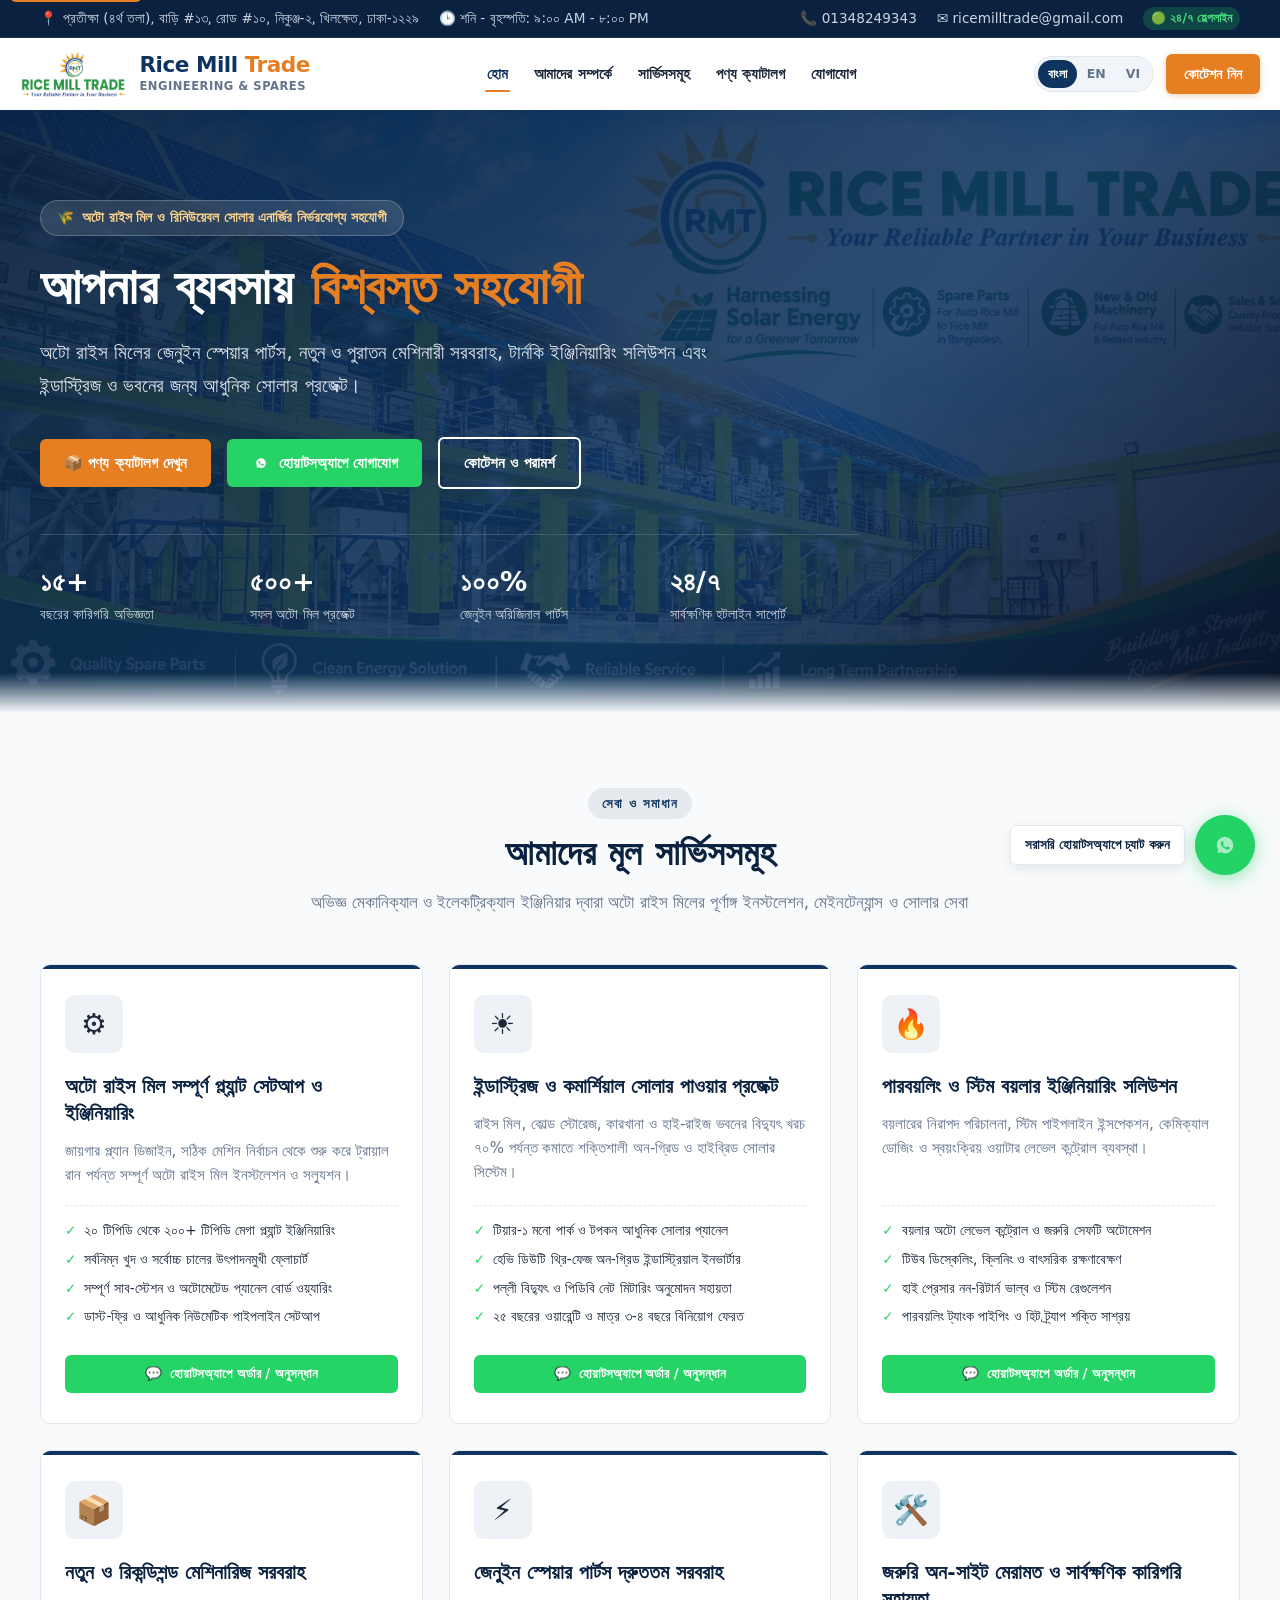
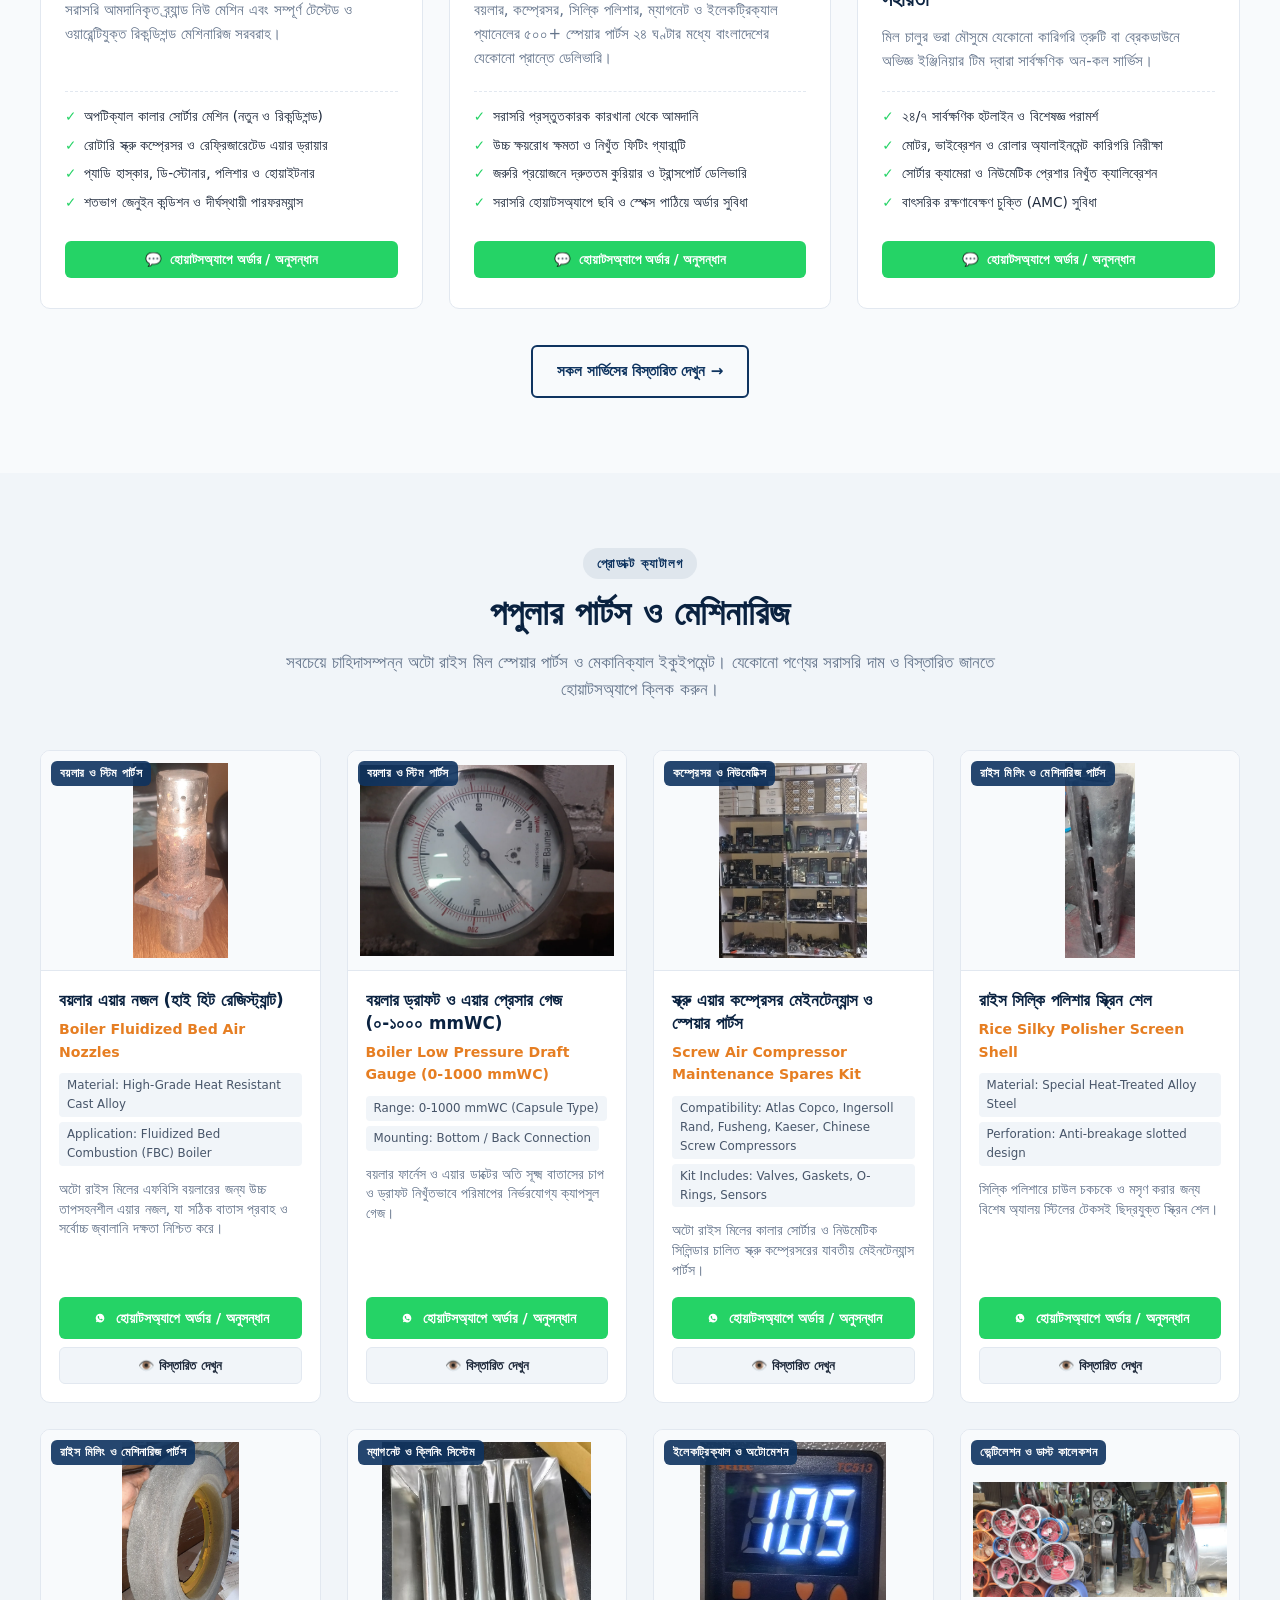
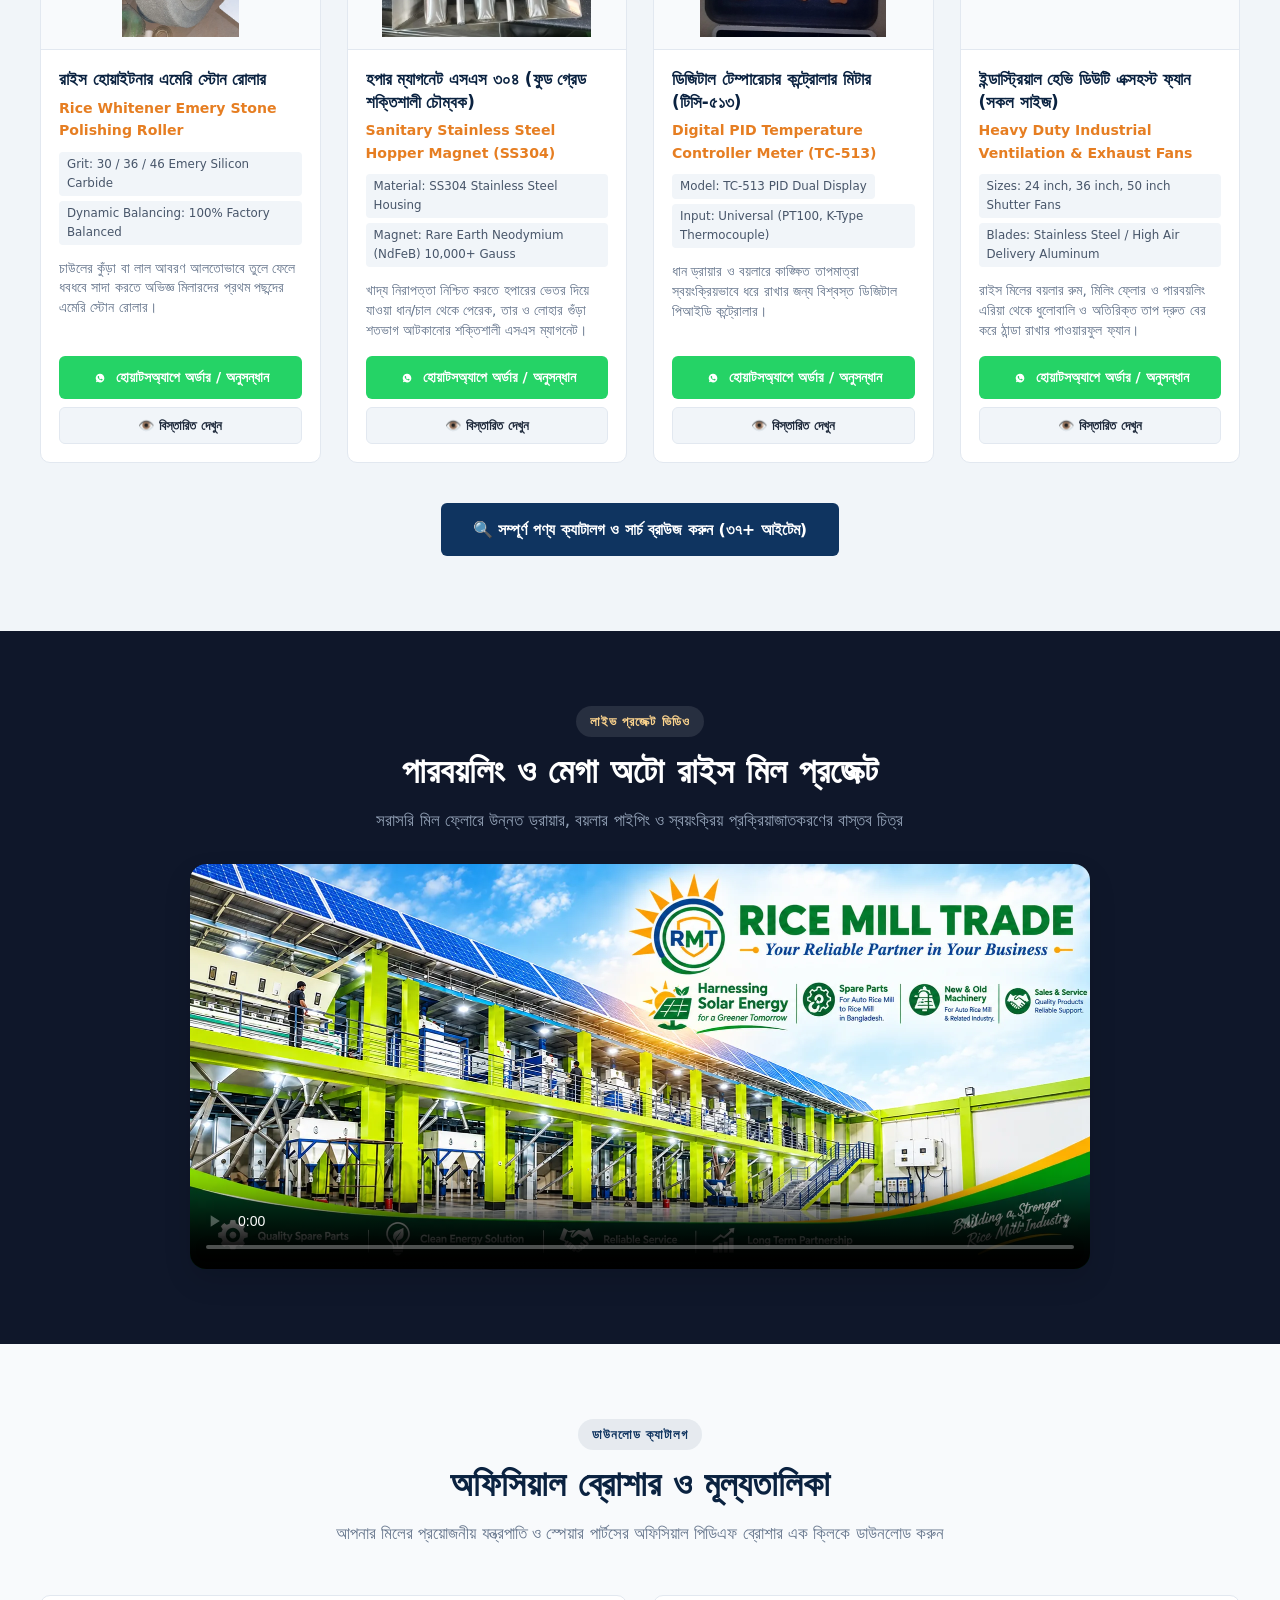
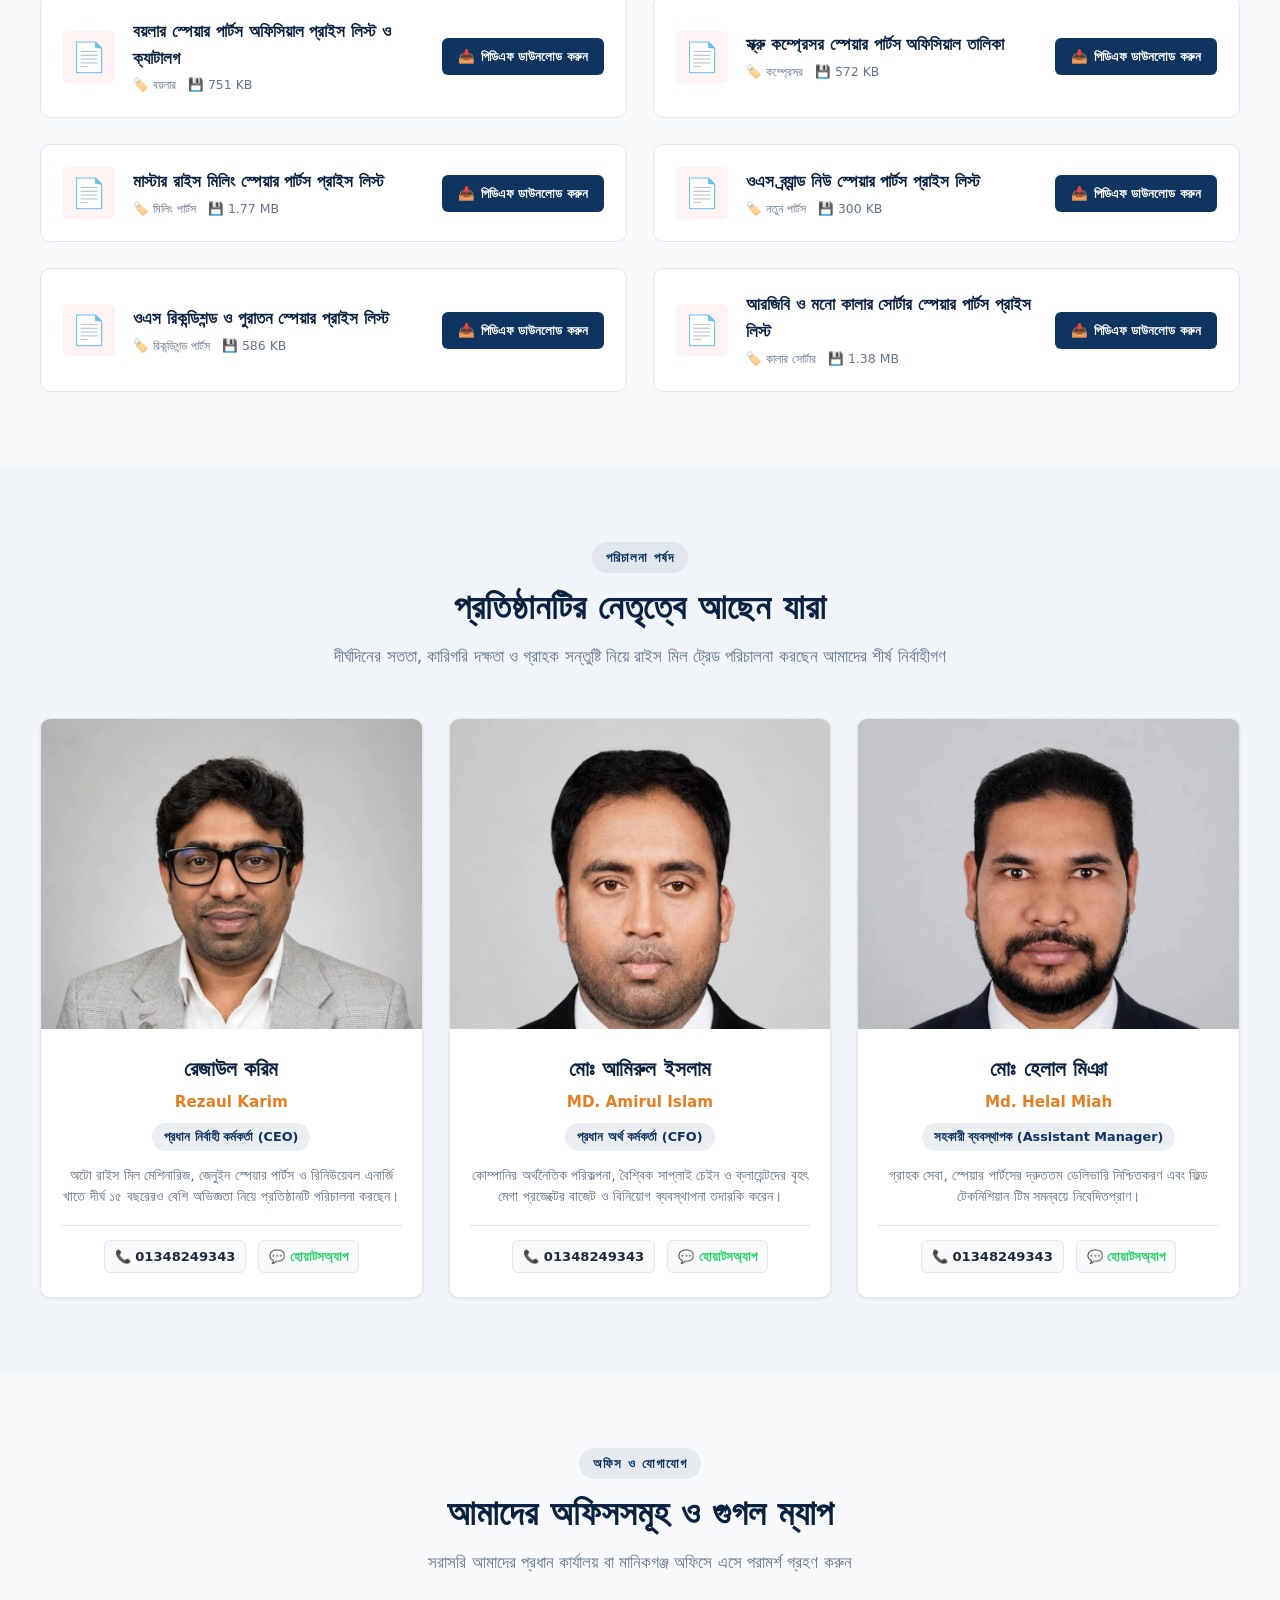
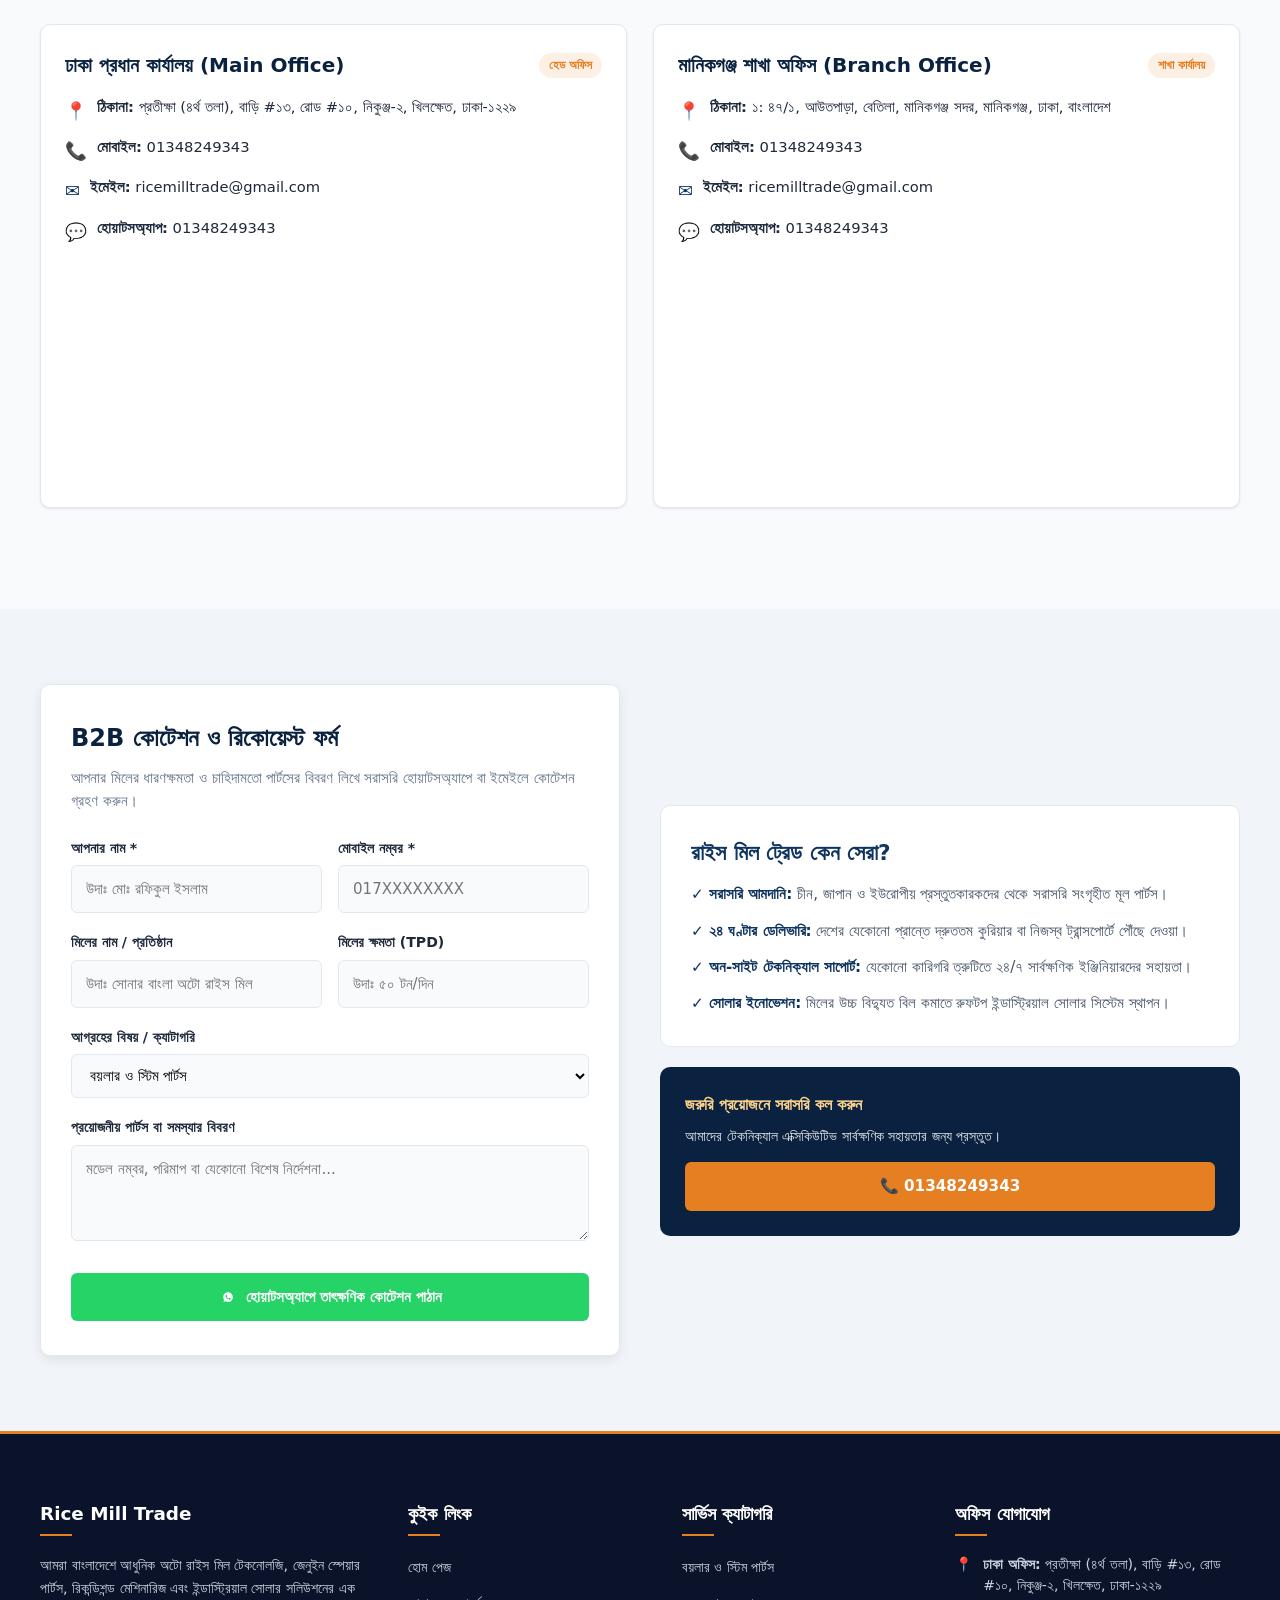
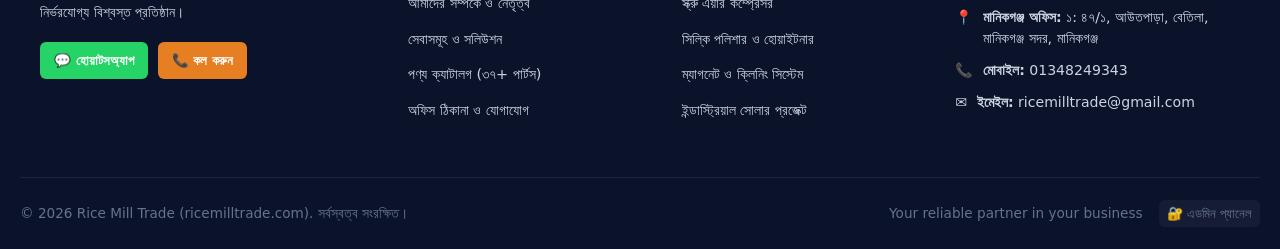
==== commit bba818cf: "Complete professional website overhaul: WebP image optimization, 37 products catalog with WhatsApp r" ====
--- a/index.html
+++ b/index.html
@@ -3,111 +3,423 @@
 <head>
   <meta charset="UTF-8">
   <meta name="viewport" content="width=device-width, initial-scale=1.0">
-  <title>Rice Mill Trade | Your Reliable Partner</title>
+  <title>Rice Mill Trade | Your Reliable Partner in Your Business</title>
+  <meta name="description" content="রাইস মিল ট্রেড - অটো রাইস মিলের স্পেয়ার পার্টস, নতুন ও পুরাতন মেশিনারী সরবরাহ, ইঞ্জিনিয়ারিং সলিউশন এবং ইন্ডাস্ট্রিজ সোলার প্রজেক্ট (রিনিউয়েবল এনার্জি)।">
+  <link rel="icon" type="image/png" href="assets/images/brand/logo.png">
   <link rel="stylesheet" href="assets/css/style.css">
 </head>
 <body>
+  <a href="#main-content" class="skip-link">মূল কন্টেন্টে চলে যান</a>
+
+  <!-- Top Bar -->
+  <aside class="topbar" aria-label="Quick contact information">
+    <div class="container topbar-content">
+      <div class="topbar-left">
+        <span class="topbar-item">📍 <a href="contact.html">প্রতীক্ষা (৪র্থ তলা), বাড়ি #১৩, রোড #১০, নিকুঞ্জ-২, খিলক্ষেত, ঢাকা-১২২৯</a></span>
+        <span class="topbar-item">🕒 শনি - বৃহস্পতি: ৯:০০ AM - ৮:০০ PM</span>
+      </div>
+      <div class="topbar-right">
+        <a href="tel:01348249343" class="topbar-item">📞 01348249343</a>
+        <a href="mailto:ricemilltrade@gmail.com" class="topbar-item">✉️ ricemilltrade@gmail.com</a>
+        <a href="https://wa.me/8801348249343" target="_blank" rel="noopener" class="topbar-item">
+          <span class="topbar-badge">🟢 ২৪/৭ হেল্পলাইন</span>
+        </a>
+      </div>
+    </div>
+  </aside>
+
+  <!-- Header & Navigation -->
   <header class="header">
     <div class="container navbar">
-      <a href="index.html" class="logo">🌾 Rice Mill <span>Trade</span></a>
-      <nav class="nav-menu" id="navMenu">
-        <a href="index.html" class="nav-link active">হোম</a>
-        <a href="about.html" class="nav-link">আমাদের সম্পর্কে</a>
-        <a href="services.html" class="nav-link">সার্ভিসসমূহ</a>
-        <a href="products.html" class="nav-link">প্রোডাক্টস</a>
-        <a href="contact.html" class="nav-link">যোগাযোগ</a>
+      <a href="index.html" class="logo-brand">
+        <img src="assets/images/brand/logo.png" alt="Rice Mill Trade Logo" class="logo-img" onerror="this.style.display='none'">
+        <div class="brand-fallback">
+          <div class="brand-name">Rice Mill <span>Trade</span></div>
+          <div class="brand-tag">Engineering & Spares</div>
+        </div>
+      </a>
+
+      <nav class="nav-menu" id="navMenu" aria-label="Main Navigation">
+        <a href="index.html" class="nav-link active" data-i18n="home">হোম</a>
+        <a href="about.html" class="nav-link" data-i18n="about">আমাদের সম্পর্কে</a>
+        <a href="services.html" class="nav-link" data-i18n="services">সার্ভিসসমূহ</a>
+        <a href="products.html" class="nav-link" data-i18n="products">পণ্য ক্যাটালগ</a>
+        <a href="contact.html" class="nav-link" data-i18n="contact">যোগাযোগ</a>
       </nav>
+
       <div class="header-actions">
-        <button class="lang-btn" id="langToggle">English</button>
-        <div class="hamburger" id="hamburger"><span></span><span></span><span></span></div>
+        <div class="lang-switcher" aria-label="Language Selector">
+          <button class="lang-btn active" data-lang="bn">বাংলা</button>
+          <button class="lang-btn" data-lang="en">EN</button>
+          <button class="lang-btn" data-lang="vi">VI</button>
+        </div>
+        <a href="contact.html#quote" class="btn-nav-quote" data-i18n="getQuote">কোটেশন নিন</a>
+        <button class="hamburger" id="hamburger" aria-label="Toggle navigation menu">
+          <span></span><span></span><span></span>
+        </button>
       </div>
     </div>
   </header>
 
-  <main id="main-content" role="main">
-    <section class="hero" aria-label="Hero Banner">
-      <div class="container fade-in">
-        <h1>আপনার ব্যবসায় বিশ্বস্ত সহযোগী</h1>
-        <p>অটো রাইস মিল মেশিনারিজ, খুচরা যন্ত্রাংশ, মেনটেইনেন্স সার্ভিস এবং সোলার সলিউশনের নির্ভরযোগ্য প্রতিষ্ঠান।</p>
-        <div class="hero-btns">
-          <a href="products.html" class="btn btn-secondary">প্রোডাক্ট দেখুন</a>
-          <a href="contact.html" class="btn btn-outline" style="color:#fff; border-color:#fff;">কোটেশন নিন</a>
-        </div>
-      </div>
-    </section>
+  <main id="main-content">
+    <!-- Hero Section -->
+    <section class="hero" aria-label="Welcome Banner">
+      <div class="container">
+        <div class="hero-content fade-in">
+          <div class="hero-badge">
+            <span>🌾</span> <span>অটো রাইস মিল ও রিনিউয়েবল সোলার এনার্জির নির্ভরযোগ্য সহযোগী</span>
+          </div>
+          <h1>আপনার ব্যবসায় <span>বিশ্বস্ত সহযোগী</span></h1>
+          <p>অটো রাইস মিলের জেনুইন স্পেয়ার পার্টস, নতুন ও পুরাতন মেশিনারী সরবরাহ, টার্নকি ইঞ্জিনিয়ারিং সলিউশন এবং ইন্ডাস্ট্রিজ ও ভবনের জন্য আধুনিক সোলার প্রজেক্ট।</p>
+          <div class="hero-btns">
+            <a href="products.html" class="btn btn-secondary">📦 পণ্য ক্যাটালগ দেখুন</a>
+            <a href="https://wa.me/8801348249343?text=Hello%20Rice%20Mill%20Trade,%20I%20would%20like%20to%20inquire%20about%20your%20services%20and%20machinery." target="_blank" rel="noopener" class="btn btn-whatsapp">
+              <svg width="20" height="20" viewBox="0 0 24 24" fill="currentColor"><path d="M12.031 6.172c-3.181 0-5.767 2.586-5.768 5.766-.001 1.298.38 2.27 1.019 3.287l-.711 2.598 2.664-.699c.971.534 1.769.815 2.796.815 3.182 0 5.768-2.587 5.769-5.768 0-3.181-2.587-5.769-5.769-5.769zm3.392 8.244c-.144.405-.837.774-1.17.824-.312.045-.694.072-1.995-.466-1.579-.652-2.583-2.261-2.662-2.366-.079-.105-.643-.855-.643-1.63 0-.776.405-1.158.549-1.315.144-.157.314-.196.419-.196.105 0 .209.001.301.006.097.005.227-.037.355.27.131.314.446 1.085.485 1.164.039.079.065.17.013.275-.052.105-.078.17-.157.262-.079.092-.165.205-.236.275-.078.079-.16.164-.069.321.092.157.408.673.875 1.089.601.535 1.109.701 1.266.78.157.079.249.066.341-.039.092-.105.393-.459.498-.616.105-.157.209-.131.353-.079.144.052.916.432 1.073.511.157.079.262.118.301.183.039.066.039.38-.105.785z"/></svg>
+              <span>হোয়াটসঅ্যাপে যোগাযোগ</span>
+            </a>
+            <a href="contact.html" class="btn btn-outline-white">কোটেশন ও পরামর্শ</a>
+          </div>
+
+          <div class="hero-trust-bar">
+            <div class="hero-stat">
+              <h3>১৫+</h3>
+              <p>বছরের কারিগরি অভিজ্ঞতা</p>
+            </div>
+            <div class="hero-stat">
+              <h3>৫০০+</h3>
+              <p>সফল অটো মিল প্রজেক্ট</p>
+            </div>
+            <div class="hero-stat">
+              <h3>১০০%</h3>
+              <p>জেনুইন অরিজিনাল পার্টস</p>
+            </div>
+            <div class="hero-stat">
+              <h3>২৪/৭</h3>
+              <p>সার্বক্ষণিক হটলাইন সাপোর্ট</p>
+            </div>
+          </div>
+        </div>
+      </div>
+    </section>
+
+    <!-- Core Services Overview -->
     <section class="section">
       <div class="container">
         <div class="section-title fade-in">
-          <h2>আমাদের সার্ভিসসমূহ</h2>
-          <p>আমরা সর্বোচ্চ দক্ষতার সাথে অটো রাইস মিলের যাবতীয় সেবা প্রদান করি</p>
-        </div>
-        <div class="grid grid-3">
-          <article class="card service-card fade-in">
-            <div class="icon" aria-hidden="true">⚙️</div>
-            <h3>অটো রাইস মিল ইনস্টলেশন</h3>
-            <p>আধুনিক প্ল্যান্ট ডিজাইন ও অভিজ্ঞ ইঞ্জিনিয়ার দ্বারা সম্পূর্ণ ইনস্টলেশন সুবিধা।</p>
-          </article>
-          <article class="card service-card fade-in">
-            <div class="icon" aria-hidden="true">🛠️</div>
-            <h3>রক্ষণাবেক্ষণ ও মেরামত</h3>
-            <p>২৪/৭ ইমার্জেন্সি সাপোর্ট এবং অভিজ্ঞ টেকনিশিয়ান দ্বারা স্পেয়ার পার্টস রিপ্লেসমেন্ট।</p>
-          </article>
-          <article class="card service-card fade-in">
-            <div class="icon" aria-hidden="true">☀️</div>
-            <h3>সোলার পাওয়ার প্রজেক্ট</h3>
-            <p>শিল্পকারখানার বিদ্যুৎ খরচ কমাতে উন্নতমানের ইন্ডাস্ট্রিয়াল সোলার সিস্টেম।</p>
-          </article>
-        </div>
-      </div>
-    </section>
-    <section class="section trust-section">
-      <div class="container">
-        <h2>কেন রাইস মিল ট্রেড বেছে নেবেন?</h2>
-        <div class="trust-stats grid-4">
-          <div class="stat-item fade-in"><h3>১০+</h3><p>বছরের অভিজ্ঞতা</p></div>
-          <div class="stat-item fade-in"><h3>৫০০+</h3><p>সফল প্রজেক্ট</p></div>
-          <div class="stat-item fade-in"><h3>১০০%</h3><p>জেনুইন পার্টস</p></div>
-          <div class="stat-item fade-in"><h3>২৪/৭</h3><p>কাস্টমার সাপোর্ট</p></div>
-        </div>
-      </div>
-    </section>
+          <span class="section-title-badge">সেবা ও সমাধান</span>
+          <h2>আমাদের মূল সার্ভিসসমূহ</h2>
+          <p>অভিজ্ঞ মেকানিক্যাল ও ইলেকট্রিক্যাল ইঞ্জিনিয়ার দ্বারা অটো রাইস মিলের পূর্ণাঙ্গ ইনস্টলেশন, মেইনটেন্যান্স ও সোলার সেবা</p>
+        </div>
+        <div class="grid grid-3" id="services-grid">
+          <!-- Dynamically populated from data/services.json -->
+        </div>
+        <div style="text-align: center; margin-top: 36px;">
+          <a href="services.html" class="btn btn-outline">সকল সার্ভিসের বিস্তারিত দেখুন →</a>
+        </div>
+      </div>
+    </section>
+
+    <!-- Popular / Featured Products Grid -->
+    <section class="section section-alt">
+      <div class="container">
+        <div class="section-title fade-in">
+          <span class="section-title-badge">প্রোডাক্ট ক্যাটালগ</span>
+          <h2>পপুলার পার্টস ও মেশিনারিজ</h2>
+          <p>সবচেয়ে চাহিদাসম্পন্ন অটো রাইস মিল স্পেয়ার পার্টস ও মেকানিক্যাল ইকুইপমেন্ট। যেকোনো পণ্যের সরাসরি দাম ও বিস্তারিত জানতে হোয়াটসঅ্যাপে ক্লিক করুন।</p>
+        </div>
+        <div class="grid grid-4" id="featured-products-grid">
+          <!-- Dynamically populated from data/products.json -->
+        </div>
+        <div style="text-align: center; margin-top: 40px;">
+          <a href="products.html" class="btn btn-primary" style="padding: 14px 32px; font-size: 1rem;">
+            <span>🔍 সম্পূর্ণ পণ্য ক্যাটালগ ও সার্চ ব্রাউজ করুন (৩৭+ আইটেম)</span>
+          </a>
+        </div>
+      </div>
+    </section>
+
+    <!-- Video Showcase & Project Tour -->
+    <section class="section" style="background: #0f172a; color: #fff;">
+      <div class="container">
+        <div class="section-title fade-in" style="margin-bottom: 30px;">
+          <span class="section-title-badge" style="background: rgba(255,255,255,0.1); color: #fbd38d;">লাইভ প্রজেক্ট ভিডিও</span>
+          <h2 style="color: #ffffff;">পারবয়লিং ও মেগা অটো রাইস মিল প্রজেক্ট</h2>
+          <p style="color: #94a3b8;">সরাসরি মিল ফ্লোরে উন্নত ড্রায়ার, বয়লার পাইপিং ও স্বয়ংক্রিয় প্রক্রিয়াজাতকরণের বাস্তব চিত্র</p>
+        </div>
+        <div class="video-container fade-in">
+          <video controls preload="metadata" poster="assets/images/brand/hero-bg.webp">
+            <source src="assets/videos/Parbolling_Project.mp4" type="video/mp4">
+            আপনার ব্রাউজারে ভিডিও প্লেয়ারটি সাপোর্ট করছে না।
+          </video>
+        </div>
+      </div>
+    </section>
+
+    <!-- Downloadable Price Lists / Catalogs -->
     <section class="section">
       <div class="container">
-        <div class="section-title">
-          <h2>পপুলার প্রোডাক্টস</h2>
-          <p>আমাদের সেরা কোয়ালিটির পার্টস ও মেশিনারিজ</p>
-        </div>
-        <div class="grid grid-4" id="featured-products-grid" aria-live="polite"></div>
+        <div class="section-title fade-in">
+          <span class="section-title-badge">ডাউনলোড ক্যাটালগ</span>
+          <h2>অফিসিয়াল ব্রোশার ও মূল্যতালিকা</h2>
+          <p>আপনার মিলের প্রয়োজনীয় যন্ত্রপাতি ও স্পেয়ার পার্টসের অফিসিয়াল পিডিএফ ব্রোশার এক ক্লিকে ডাউনলোড করুন</p>
+        </div>
+        <div class="grid grid-2" id="brochures-list">
+          <!-- Dynamically populated from data/brochures.json -->
+        </div>
+      </div>
+    </section>
+
+    <!-- Leadership & Management Team -->
+    <section class="section section-alt">
+      <div class="container">
+        <div class="section-title fade-in">
+          <span class="section-title-badge">পরিচালনা পর্ষদ</span>
+          <h2>প্রতিষ্ঠানটির নেতৃত্বে আছেন যারা</h2>
+          <p>দীর্ঘদিনের সততা, কারিগরি দক্ষতা ও গ্রাহক সন্তুষ্টি নিয়ে রাইস মিল ট্রেড পরিচালনা করছেন আমাদের শীর্ষ নির্বাহীগণ</p>
+        </div>
+        <div class="grid grid-3" id="team-grid">
+          <!-- Dynamically populated with high-res Rezaul Karim, MD. Amirul Islam, Md. Helal Miah -->
+        </div>
+      </div>
+    </section>
+
+    <!-- Dual Office Locations with Interactive Google Maps -->
+    <section class="section">
+      <div class="container">
+        <div class="section-title fade-in">
+          <span class="section-title-badge">অফিস ও যোগাযোগ</span>
+          <h2>আমাদের অফিসসমূহ ও গুগল ম্যাপ</h2>
+          <p>সরাসরি আমাদের প্রধান কার্যালয় বা মানিকগঞ্জ অফিসে এসে পরামর্শ গ্রহণ করুন</p>
+        </div>
+
+        <div class="grid grid-2">
+          <!-- Dhaka Main Office -->
+          <div class="office-card fade-in">
+            <div class="office-body">
+              <div class="office-header">
+                <h3 class="office-title">ঢাকা প্রধান কার্যালয় (Main Office)</h3>
+                <span class="office-badge">হেড অফিস</span>
+              </div>
+              <div class="office-detail-item">
+                <span class="icon">📍</span>
+                <div><strong>ঠিকানা:</strong> প্রতীক্ষা (৪র্থ তলা), বাড়ি #১৩, রোড #১০, নিকুঞ্জ-২, খিলক্ষেত, ঢাকা-১২২৯</div>
+              </div>
+              <div class="office-detail-item">
+                <span class="icon">📞</span>
+                <div><strong>মোবাইল:</strong> <a href="tel:01348249343">01348249343</a></div>
+              </div>
+              <div class="office-detail-item">
+                <span class="icon">✉️</span>
+                <div><strong>ইমেইল:</strong> <a href="mailto:ricemilltrade@gmail.com">ricemilltrade@gmail.com</a></div>
+              </div>
+              <div class="office-detail-item">
+                <span class="icon">💬</span>
+                <div><strong>হোয়াটসঅ্যাপ:</strong> <a href="https://wa.me/8801348249343" target="_blank" rel="noopener">01348249343</a></div>
+              </div>
+            </div>
+            <iframe class="office-map-frame" src="https://www.google.com/maps/embed?pb=!1m18!1m12!1m3!1d3650.089851610477!2d90.41724207593257!3d23.815383586274478!2m3!1f0!2f0!3f0!3m2!1i1024!2i768!4f13.1!3m3!1m2!1s0x3755c70014631317%3A0xe54fb797c27076ec!2sNikunja-2%2C%20Dhaka%201229!5e0!3m2!1sen!2sbd!4v1710000000000!5m2!1sen!2sbd" loading="lazy" referrerpolicy="no-referrer-when-downgrade" title="Dhaka Office Google Map"></iframe>
+          </div>
+
+          <!-- Manikganj Office -->
+          <div class="office-card fade-in">
+            <div class="office-body">
+              <div class="office-header">
+                <h3 class="office-title">মানিকগঞ্জ শাখা অফিস (Branch Office)</h3>
+                <span class="office-badge">শাখা কার্যালয়</span>
+              </div>
+              <div class="office-detail-item">
+                <span class="icon">📍</span>
+                <div><strong>ঠিকানা:</strong> ১: ৪৭/১, আউতপাড়া, বেতিলা, মানিকগঞ্জ সদর, মানিকগঞ্জ, ঢাকা, বাংলাদেশ</div>
+              </div>
+              <div class="office-detail-item">
+                <span class="icon">📞</span>
+                <div><strong>মোবাইল:</strong> <a href="tel:01348249343">01348249343</a></div>
+              </div>
+              <div class="office-detail-item">
+                <span class="icon">✉️</span>
+                <div><strong>ইমেইল:</strong> <a href="mailto:ricemilltrade@gmail.com">ricemilltrade@gmail.com</a></div>
+              </div>
+              <div class="office-detail-item">
+                <span class="icon">💬</span>
+                <div><strong>হোয়াটসঅ্যাপ:</strong> <a href="https://wa.me/8801348249343" target="_blank" rel="noopener">01348249343</a></div>
+              </div>
+            </div>
+            <iframe class="office-map-frame" src="https://www.google.com/maps/embed?pb=!1m18!1m12!1m3!1d14603.208571064562!2d89.98822003889158!3d23.861184976722822!2m3!1f0!2f0!3f0!3m2!1i1024!2i768!4f13.1!3m3!1m2!1s0x39fe15bb7c0c1b75%3A0x63158c3dbcb7609a!2sBetila%2C%20Manikganj!5e0!3m2!1sen!2sbd!4v1710000000000!5m2!1sen!2sbd" loading="lazy" referrerpolicy="no-referrer-when-downgrade" title="Manikganj Office Google Map"></iframe>
+          </div>
+        </div>
+      </div>
+    </section>
+
+    <!-- Instant B2B Quotation Form Section -->
+    <section class="section section-alt" id="quote">
+      <div class="container">
+        <div class="contact-layout">
+          <div class="quote-form-card fade-in">
+            <h3>B2B কোটেশন ও রিকোয়েস্ট ফর্ম</h3>
+            <p>আপনার মিলের ধারণক্ষমতা ও চাহিদামতো পার্টসের বিবরণ লিখে সরাসরি হোয়াটসঅ্যাপে বা ইমেইলে কোটেশন গ্রহণ করুন।</p>
+            <form id="b2bQuoteForm">
+              <div class="form-row">
+                <div class="form-group">
+                  <label class="form-label">আপনার নাম *</label>
+                  <input type="text" name="clientName" class="form-control" placeholder="উদাঃ মোঃ রফিকুল ইসলাম" required>
+                </div>
+                <div class="form-group">
+                  <label class="form-label">মোবাইল নম্বর *</label>
+                  <input type="tel" name="clientPhone" class="form-control" placeholder="017XXXXXXXX" required>
+                </div>
+              </div>
+              <div class="form-row">
+                <div class="form-group">
+                  <label class="form-label">মিলের নাম / প্রতিষ্ঠান</label>
+                  <input type="text" name="millName" class="form-control" placeholder="উদাঃ সোনার বাংলা অটো রাইস মিল">
+                </div>
+                <div class="form-group">
+                  <label class="form-label">মিলের ক্ষমতা (TPD)</label>
+                  <input type="text" name="millCapacity" class="form-control" placeholder="উদাঃ ৫০ টন/দিন">
+                </div>
+              </div>
+              <div class="form-group">
+                <label class="form-label">আগ্রহের বিষয় / ক্যাটাগরি</label>
+                <select name="interestCategory" class="form-control">
+                  <option value="বয়লার ও স্টিম পার্টস">বয়লার ও স্টিম পার্টস</option>
+                  <option value="স্ক্রু এয়ার কম্প্রেসর">স্ক্রু এয়ার কম্প্রেসর ও স্পেয়ার্স</option>
+                  <option value="সিল্কি পলিশার ও হোয়াইটনার">সিল্কি পলিশার ও হোয়াইটনার স্টোন</option>
+                  <option value="কালার সোর্টার স্পেয়ার্স">কালার সোর্টার স্পেয়ার্স ও ক্যামেরা</option>
+                  <option value="ইন্ডাস্ট্রিয়াল সোলার প্রজেক্ট">ইন্ডাস্ট্রিয়াল সোলার প্রজেক্ট</option>
+                  <option value="সম্পূর্ণ নতুন অটো রাইস মিল প্ল্যান্ট">সম্পূর্ণ নতুন অটো রাইস মিল প্ল্যান্ট</option>
+                  <option value="অন্যান্য পার্টস ও রক্ষণাবেক্ষণ">অন্যান্য পার্টস ও রক্ষণাবেক্ষণ</option>
+                </select>
+              </div>
+              <div class="form-group">
+                <label class="form-label">প্রয়োজনীয় পার্টস বা সমস্যার বিবরণ</label>
+                <textarea name="notes" rows="3" class="form-control" placeholder="মডেল নম্বর, পরিমাপ বা যেকোনো বিশেষ নির্দেশনা..."></textarea>
+              </div>
+              <div class="form-actions">
+                <button type="submit" class="btn btn-whatsapp" style="width: 100%;">
+                  <svg width="20" height="20" viewBox="0 0 24 24" fill="currentColor"><path d="M12.031 6.172c-3.181 0-5.767 2.586-5.768 5.766-.001 1.298.38 2.27 1.019 3.287l-.711 2.598 2.664-.699c.971.534 1.769.815 2.796.815 3.182 0 5.768-2.587 5.769-5.768 0-3.181-2.587-5.769-5.769-5.769zm3.392 8.244c-.144.405-.837.774-1.17.824-.312.045-.694.072-1.995-.466-1.579-.652-2.583-2.261-2.662-2.366-.079-.105-.643-.855-.643-1.63 0-.776.405-1.158.549-1.315.144-.157.314-.196.419-.196.105 0 .209.001.301.006.097.005.227-.037.355.27.131.314.446 1.085.485 1.164.039.079.065.17.013.275-.052.105-.078.17-.157.262-.079.092-.165.205-.236.275-.078.079-.16.164-.069.321.092.157.408.673.875 1.089.601.535 1.109.701 1.266.78.157.079.249.066.341-.039.092-.105.393-.459.498-.616.105-.157.209-.131.353-.079.144.052.916.432 1.073.511.157.079.262.118.301.183.039.066.039.38-.105.785z"/></svg>
+                  <span>হোয়াটসঅ্যাপে তাৎক্ষণিক কোটেশন পাঠান</span>
+                </button>
+              </div>
+            </form>
+          </div>
+
+          <!-- Brand Profile Card -->
+          <div class="fade-in" style="display:flex; flex-direction:column; justify-content:center;">
+            <div style="background:#fff; padding:30px; border-radius:10px; border:1px solid #e2e8f0; margin-bottom:20px;">
+              <h3 style="font-size:1.35rem; color:var(--primary); margin-bottom:12px;">রাইস মিল ট্রেড কেন সেরা?</h3>
+              <ul style="display:flex; flex-direction:column; gap:12px; font-size:0.95rem; color:#475569;">
+                <li><strong style="color:var(--primary);">✓ সরাসরি আমদানি:</strong> চীন, জাপান ও ইউরোপীয় প্রস্তুতকারকদের থেকে সরাসরি সংগৃহীত মূল পার্টস।</li>
+                <li><strong style="color:var(--primary);">✓ ২৪ ঘণ্টার ডেলিভারি:</strong> দেশের যেকোনো প্রান্তে দ্রুততম কুরিয়ার বা নিজস্ব ট্রান্সপোর্টে পৌঁছে দেওয়া।</li>
+                <li><strong style="color:var(--primary);">✓ অন-সাইট টেকনিক্যাল সাপোর্ট:</strong> যেকোনো কারিগরি ত্রুটিতে ২৪/৭ সার্বক্ষণিক ইঞ্জিনিয়ারদের সহায়তা।</li>
+                <li><strong style="color:var(--primary);">✓ সোলার ইনোভেশন:</strong> মিলের উচ্চ বিদ্যুত বিল কমাতে রুফটপ ইন্ডাস্ট্রিয়াল সোলার সিস্টেম স্থাপন।</li>
+              </ul>
+            </div>
+            <div style="background:var(--primary-dark); color:#fff; padding:25px; border-radius:10px;">
+              <h4 style="color:#fbd38d; margin-bottom:8px;">জরুরি প্রয়োজনে সরাসরি কল করুন</h4>
+              <p style="font-size:0.9rem; margin-bottom:14px; opacity:0.9;">আমাদের টেকনিক্যাল এক্সিকিউটিভ সার্বক্ষণিক সহায়তার জন্য প্রস্তুত।</p>
+              <a href="tel:01348249343" class="btn btn-secondary" style="width:100%;">📞 01348249343</a>
+            </div>
+          </div>
+        </div>
       </div>
     </section>
   </main>
-  <footer class="footer" role="contentinfo">
+
+  <!-- Product Detail Modal -->
+  <div class="modal-overlay" id="productDetailModal" role="dialog" aria-modal="true" aria-labelledby="modalProductTitle">
+    <div class="modal-box">
+      <div class="modal-header">
+        <h3 id="modalProductTitle">পণ্যের বিস্তারিত</h3>
+        <button class="modal-close" id="modalCloseBtn" aria-label="Close Modal">&times;</button>
+      </div>
+      <div class="modal-body">
+        <div class="modal-grid">
+          <div class="modal-img-wrap">
+            <img src="" alt="" id="modalProductImg">
+          </div>
+          <div>
+            <span class="product-badge" id="modalProductCategory" style="position:static; display:inline-block; margin-bottom:10px;">ক্যাটাগরি</span>
+            <p id="modalProductDesc" style="font-size:0.95rem; color:#475569; margin-bottom:16px; line-height:1.6;"></p>
+            <h4 style="font-size:1rem; color:var(--primary); margin-bottom:8px;">টেকনিক্যাল স্পেসিফিকেশন:</h4>
+            <ul id="modalProductSpecs" style="font-size:0.88rem; color:#334155; margin-bottom:20px; line-height:1.6; list-style:disc; padding-left:18px;"></ul>
+            <a href="#" target="_blank" rel="noopener" class="btn btn-whatsapp" id="modalWhatsAppBtn" style="width:100%;">
+              <span>💬 হোয়াটসঅ্যাপে দাম ও বিস্তারিত জানুন</span>
+            </a>
+          </div>
+        </div>
+      </div>
+    </div>
+  </div>
+
+  <!-- Floating WhatsApp Widget -->
+  <div class="whatsapp-float-widget">
+    <div class="whatsapp-tooltip">সরাসরি হোয়াটসঅ্যাপে চ্যাট করুন</div>
+    <a href="https://wa.me/8801348249343?text=Hello%20Rice%20Mill%20Trade,%20I%20need%20information%20about%20your%20products%20and%20services." target="_blank" rel="noopener" class="whatsapp-float-btn" aria-label="WhatsApp Hotline">
+      <div class="whatsapp-pulse"></div>
+      <svg viewBox="0 0 24 24"><path d="M12.031 6.172c-3.181 0-5.767 2.586-5.768 5.766-.001 1.298.38 2.27 1.019 3.287l-.711 2.598 2.664-.699c.971.534 1.769.815 2.796.815 3.182 0 5.768-2.587 5.769-5.768 0-3.181-2.587-5.769-5.769-5.769zm3.392 8.244c-.144.405-.837.774-1.17.824-.312.045-.694.072-1.995-.466-1.579-.652-2.583-2.261-2.662-2.366-.079-.105-.643-.855-.643-1.63 0-.776.405-1.158.549-1.315.144-.157.314-.196.419-.196.105 0 .209.001.301.006.097.005.227-.037.355.27.131.314.446 1.085.485 1.164.039.079.065.17.013.275-.052.105-.078.17-.157.262-.079.092-.165.205-.236.275-.078.079-.16.164-.069.321.092.157.408.673.875 1.089.601.535 1.109.701 1.266.78.157.079.249.066.341-.039.092-.105.393-.459.498-.616.105-.157.209-.131.353-.079.144.052.916.432 1.073.511.157.079.262.118.301.183.039.066.039.38-.105.785z"/></svg>
+    </a>
+  </div>
+
+  <!-- Footer -->
+  <footer class="footer">
     <div class="container footer-grid">
+      <div class="footer-col footer-about">
+        <h4>Rice Mill Trade</h4>
+        <p>আমরা বাংলাদেশে আধুনিক অটো রাইস মিল টেকনোলজি, জেনুইন স্পেয়ার পার্টস, রিকন্ডিশন্ড মেশিনারিজ এবং ইন্ডাস্ট্রিয়াল সোলার সলিউশনের এক নির্ভরযোগ্য বিশ্বস্ত প্রতিষ্ঠান।</p>
+        <div style="display:flex; gap:10px;">
+          <a href="https://wa.me/8801348249343" target="_blank" rel="noopener" class="btn btn-whatsapp btn-sm">💬 হোয়াটসঅ্যাপ</a>
+          <a href="tel:01348249343" class="btn btn-secondary btn-sm">📞 কল করুন</a>
+        </div>
+      </div>
       <div class="footer-col">
-        <h3>Rice Mill Trade</h3>
-        <p>আমরা বাংলাদেশে অটো রাইস মিল টেকনোলজি এবং ইন্ডাস্ট্রিয়াল সলিউশনের নির্ভরযোগ্য সরবরাহকারী।</p>
+        <h4>কুইক লিংক</h4>
+        <ul class="footer-links">
+          <li><a href="index.html">হোম পেজ</a></li>
+          <li><a href="about.html">আমাদের সম্পর্কে ও নেতৃত্ব</a></li>
+          <li><a href="services.html">সেবাসমূহ ও সলিউশন</a></li>
+          <li><a href="products.html">পণ্য ক্যাটালগ (৩৭+ পার্টস)</a></li>
+          <li><a href="contact.html">অফিস ঠিকানা ও যোগাযোগ</a></li>
+        </ul>
       </div>
       <div class="footer-col">
-        <h3>কুইক লিংক</h3>
-        <ul>
-          <li><a href="index.html">হোম</a></li>
-          <li><a href="about.html">আমাদের সম্পর্কে</a></li>
-          <li><a href="services.html">সার্ভিসসমূহ</a></li>
-          <li><a href="products.html">প্রোডাক্টস</a></li>
+        <h4>সার্ভিস ক্যাটাগরি</h4>
+        <ul class="footer-links">
+          <li><a href="products.html">বয়লার ও স্টিম পার্টস</a></li>
+          <li><a href="products.html">স্ক্রু এয়ার কম্প্রেসর</a></li>
+          <li><a href="products.html">সিল্কি পলিশার ও হোয়াইটনার</a></li>
+          <li><a href="products.html">ম্যাগনেট ও ক্লিনিং সিস্টেম</a></li>
+          <li><a href="services.html">ইন্ডাস্ট্রিয়াল সোলার প্রজেক্ট</a></li>
         </ul>
       </div>
       <div class="footer-col">
-        <h3>যোগাযোগ</h3>
-        <p>📍 Protikkha 4th Floor, House #13, Road #10, Nikunja-2, Khilkhet, Dhaka-1229</p>
-        <p>📞 01348249343</p>
-        <p>✉️ ricemilltrade@gmail.com</p>
+        <h4>অফিস যোগাযোগ</h4>
+        <div class="footer-contact-item">
+          <span>📍</span>
+          <div><strong>ঢাকা অফিস:</strong> প্রতীক্ষা (৪র্থ তলা), বাড়ি #১৩, রোড #১০, নিকুঞ্জ-২, খিলক্ষেত, ঢাকা-১২২৯</div>
+        </div>
+        <div class="footer-contact-item">
+          <span>📍</span>
+          <div><strong>মানিকগঞ্জ অফিস:</strong> ১: ৪৭/১, আউতপাড়া, বেতিলা, মানিকগঞ্জ সদর, মানিকগঞ্জ</div>
+        </div>
+        <div class="footer-contact-item">
+          <span>📞</span>
+          <div><strong>মোবাইল:</strong> 01348249343</div>
+        </div>
+        <div class="footer-contact-item">
+          <span>✉️</span>
+          <div><strong>ইমেইল:</strong> ricemilltrade@gmail.com</div>
+        </div>
       </div>
     </div>
-    <div class="footer-bottom">
-      <p>&copy; 2026 Rice Mill Trade. All Rights Reserved.</p>
+    <div class="container footer-bottom">
+      <div>&copy; 2026 Rice Mill Trade (ricemilltrade.com). সর্বস্বত্ব সংরক্ষিত।</div>
+      <div style="display:flex; align-items:center; gap:16px;">
+        <span>Your reliable partner in your business</span>
+        <a href="admin/login.html" class="admin-login-link">🔐 এডমিন প্যানেল</a>
+      </div>
     </div>
   </footer>
-  <a href="#whatsapp" class="whatsapp-float" aria-label="Contact via WhatsApp">💬</a>
+
   <script src="assets/js/app.js" defer></script>
 </body>
 </html>
--- a/assets/css/style.css
+++ b/assets/css/style.css
@@ -1,44 +1,1332 @@
-﻿:root {
-  --primary: #1a5f7a;
-  --primary-dark: #13465a;
-  --secondary: #e8a33d;
-  --secondary-hover: #d18f2c;
-  --accent: #2ecc71;
-  --whatsapp-color: #25d366;
-  --dark-bg: #0f172a;
+/* Rice Mill Trade - Official Corporate Industrial Stylesheet */
+:root {
+  --primary: #0f3460;
+  --primary-dark: #0a2240;
+  --primary-light: #16425b;
+  --secondary: #e67e22;
+  --secondary-hover: #d35400;
+  --accent-gold: #f39c12;
+  --whatsapp: #25d366;
+  --whatsapp-hover: #1ebd58;
+  --dark-bg: #0b132b;
+  --dark-surface: #1c2541;
   --light-bg: #f8fafc;
-  --card-bg: #ffffff;
-  --text-main: #334155;
+  --light-surface: #ffffff;
+  --border-color: #e2e8f0;
+  --border-focus: #0f3460;
+  --text-main: #1e293b;
   --text-muted: #64748b;
-  --border-color: #e2e8f0;
-  --font-main: 'Segoe UI', 'Noto Sans Bengali', sans-serif;
-  --transition: all 0.3s ease-in-out;
-  --box-shadow: 0 4px 20px rgba(0, 0, 0, 0.08);
-  --box-shadow-hover: 0 10px 25px rgba(0, 0, 0, 0.15);
-}
-* { margin: 0; padding: 0; box-sizing: border-box; }
-html { scroll-behavior: smooth; font-size: 16px; }
-body { font-family: var(--font-main); color: var(--text-main); background-color: var(--light-bg); line-height: 1.6; }
-a { text-decoration: none; color: inherit; transition: var(--transition); }
-ul { list-style: none; }
-img { max-width: 100%; height: auto; display: block; }
-.container { width: 90%; max-width: 1200px; margin: 0 auto; padding: 0 15px; }
-h1, h2, h3, h4, h5, h6 { color: var(--primary); font-weight: 700; line-height: 1.3; }
-.btn { display: inline-flex; align-items: center; justify-content: center; gap: 8px; padding: 12px 26px; font-weight: 600; border-radius: 6px; cursor: pointer; border: none; transition: var(--transition); }
-.btn-primary { background-color: var(--primary); color: #ffffff; }
-.btn-primary:hover { background-color: var(--primary-dark); }
-.btn-secondary { background-color: var(--secondary); color: #ffffff; }
-.btn-secondary:hover { background-color: var(--secondary-hover); }
-.btn-outline { border: 2px solid var(--primary); color: var(--primary); background: transparent; }
-.btn-outline:hover { background-color: var(--primary); color: #ffffff; }
-.header { position: sticky; top: 0; left: 0; width: 100%; background-color: #ffffff; box-shadow: 0 2px 10px rgba(0,0,0,0.05); z-index: 1000; }
-.navbar { display: flex; align-items: center; justify-content: space-between; padding: 15px 0; }
-.logo { display: flex; align-items: center; gap: 10px; font-size: 1.5rem; font-weight: 700; color: var(--primary); }
-.logo span { color: var(--secondary); }
-.nav-menu { display: flex; align-items: center; gap: 25px; }
-.nav-link { font-weight: 500; color: var(--text-main); padding: 5px 0; position: relative; }
-.nav-link:hover, .nav-link.active { color: var(--primary); }
-.header-actions { display: flex; align-items: center; gap: 15px; }
-.lang-btn { background: var(--light-bg); border: 1px solid var(--border-color); padding: 6px 12px; border-radius: 20px; font-weight: 600; cursor: pointer; transition: var(--transition); }
-.hamburger { display: none; flex-direction: column; gap: 5px; cursor: pointer; }
-.hamburger span { width: 25px; height: 3px; background-color: var(--primary); border-radius: 2px; }
+  --text-light: #94a3b8;
+  --shadow-sm: 0 1px 3px rgba(0,0,0,0.06), 0 1px 2px rgba(0,0,0,0.04);
+  --shadow-md: 0 4px 12px rgba(0,0,0,0.08);
+  --shadow-lg: 0 12px 28px rgba(0,0,0,0.12);
+  --radius-sm: 6px;
+  --radius-md: 10px;
+  --radius-lg: 16px;
+  --radius-full: 9999px;
+  --transition: all 0.25s ease;
+  --font-main: 'Segoe UI', system-ui, -apple-system, BlinkMacSystemFont, 'Noto Sans Bengali', Roboto, sans-serif;
+}
+
+*, *::before, *::after {
+  box-sizing: border-box;
+  margin: 0;
+  padding: 0;
+}
+
+html {
+  scroll-behavior: smooth;
+  font-size: 16px;
+}
+
+body {
+  font-family: var(--font-main);
+  background-color: var(--light-bg);
+  color: var(--text-main);
+  line-height: 1.6;
+  overflow-x: hidden;
+}
+
+a {
+  color: inherit;
+  text-decoration: none;
+  transition: var(--transition);
+}
+
+ul {
+  list-style: none;
+}
+
+img {
+  max-width: 100%;
+  height: auto;
+  display: block;
+}
+
+button, input, select, textarea {
+  font: inherit;
+}
+
+/* Accessibility */
+.skip-link {
+  position: absolute;
+  top: -40px;
+  left: 10px;
+  background: var(--secondary);
+  color: #fff;
+  padding: 8px 16px;
+  z-index: 99999;
+  font-weight: 600;
+  border-radius: var(--radius-sm);
+  transition: top 0.2s;
+}
+.skip-link:focus {
+  top: 10px;
+}
+
+/* Container */
+.container {
+  width: 100%;
+  max-width: 1240px;
+  margin: 0 auto;
+  padding: 0 20px;
+}
+
+/* Top Bar */
+.topbar {
+  background-color: var(--primary-dark);
+  color: #e2e8f0;
+  font-size: 0.85rem;
+  padding: 7px 0;
+  border-bottom: 1px solid rgba(255,255,255,0.08);
+}
+.topbar-content {
+  display: flex;
+  justify-content: space-between;
+  align-items: center;
+  flex-wrap: wrap;
+  gap: 12px;
+}
+.topbar-left, .topbar-right {
+  display: flex;
+  align-items: center;
+  gap: 20px;
+  flex-wrap: wrap;
+}
+.topbar-item {
+  display: inline-flex;
+  align-items: center;
+  gap: 6px;
+  color: #cbd5e1;
+}
+.topbar-item a:hover {
+  color: #fff;
+}
+.topbar-badge {
+  background: rgba(37, 211, 102, 0.2);
+  color: #4ade80;
+  padding: 2px 8px;
+  border-radius: var(--radius-full);
+  font-size: 0.75rem;
+  font-weight: 600;
+}
+
+/* Navigation Header */
+.header {
+  position: sticky;
+  top: 0;
+  left: 0;
+  width: 100%;
+  background: #ffffff;
+  box-shadow: 0 2px 14px rgba(15, 52, 96, 0.08);
+  z-index: 1000;
+  transition: var(--transition);
+}
+.navbar {
+  display: flex;
+  align-items: center;
+  justify-content: space-between;
+  padding: 12px 0;
+}
+.logo-brand {
+  display: flex;
+  align-items: center;
+  gap: 12px;
+}
+.logo-img {
+  height: 48px;
+  width: auto;
+  object-fit: contain;
+}
+.brand-fallback {
+  display: flex;
+  flex-direction: column;
+}
+.brand-name {
+  font-size: 1.35rem;
+  font-weight: 800;
+  color: var(--primary);
+  line-height: 1.1;
+  letter-spacing: -0.5px;
+}
+.brand-name span {
+  color: var(--secondary);
+}
+.brand-tag {
+  font-size: 0.72rem;
+  color: var(--text-muted);
+  font-weight: 600;
+  text-transform: uppercase;
+  letter-spacing: 0.5px;
+}
+
+.nav-menu {
+  display: flex;
+  align-items: center;
+  gap: 22px;
+}
+.nav-link {
+  font-size: 0.96rem;
+  font-weight: 600;
+  color: var(--text-main);
+  padding: 6px 2px;
+  position: relative;
+}
+.nav-link:hover, .nav-link.active {
+  color: var(--primary);
+}
+.nav-link.active::after, .nav-link:hover::after {
+  content: '';
+  position: absolute;
+  bottom: 0;
+  left: 0;
+  width: 100%;
+  height: 2.5px;
+  background: var(--secondary);
+  border-radius: 2px;
+}
+
+.header-actions {
+  display: flex;
+  align-items: center;
+  gap: 12px;
+}
+.lang-switcher {
+  display: flex;
+  background: #f1f5f9;
+  border-radius: var(--radius-full);
+  padding: 3px;
+  border: 1px solid var(--border-color);
+}
+.lang-btn {
+  background: transparent;
+  border: none;
+  padding: 4px 10px;
+  font-size: 0.78rem;
+  font-weight: 700;
+  color: var(--text-muted);
+  cursor: pointer;
+  border-radius: var(--radius-full);
+  transition: var(--transition);
+}
+.lang-btn.active {
+  background: var(--primary);
+  color: #fff;
+}
+.btn-nav-quote {
+  display: inline-flex;
+  align-items: center;
+  gap: 6px;
+  background: var(--secondary);
+  color: #fff;
+  padding: 9px 18px;
+  font-size: 0.88rem;
+  font-weight: 700;
+  border-radius: var(--radius-sm);
+  box-shadow: 0 2px 6px rgba(230, 126, 34, 0.3);
+}
+.btn-nav-quote:hover {
+  background: var(--secondary-hover);
+  color: #fff;
+  transform: translateY(-1px);
+}
+
+.hamburger {
+  display: none;
+  flex-direction: column;
+  gap: 5px;
+  cursor: pointer;
+  background: transparent;
+  border: none;
+  padding: 5px;
+}
+.hamburger span {
+  width: 26px;
+  height: 3px;
+  background-color: var(--primary);
+  border-radius: 2px;
+  transition: var(--transition);
+}
+
+/* Buttons */
+.btn {
+  display: inline-flex;
+  align-items: center;
+  justify-content: center;
+  gap: 8px;
+  padding: 12px 24px;
+  font-weight: 700;
+  font-size: 0.95rem;
+  border-radius: var(--radius-sm);
+  cursor: pointer;
+  border: none;
+  transition: var(--transition);
+  text-align: center;
+}
+.btn-primary {
+  background: var(--primary);
+  color: #fff;
+}
+.btn-primary:hover {
+  background: var(--primary-dark);
+  color: #fff;
+  box-shadow: var(--shadow-md);
+  transform: translateY(-2px);
+}
+.btn-secondary {
+  background: var(--secondary);
+  color: #fff;
+}
+.btn-secondary:hover {
+  background: var(--secondary-hover);
+  color: #fff;
+  box-shadow: var(--shadow-md);
+  transform: translateY(-2px);
+}
+.btn-whatsapp {
+  background: var(--whatsapp);
+  color: #fff;
+}
+.btn-whatsapp:hover {
+  background: var(--whatsapp-hover);
+  color: #fff;
+  box-shadow: 0 4px 14px rgba(37, 211, 102, 0.35);
+  transform: translateY(-2px);
+}
+.btn-outline {
+  border: 2px solid var(--primary);
+  background: transparent;
+  color: var(--primary);
+}
+.btn-outline:hover {
+  background: var(--primary);
+  color: #fff;
+}
+.btn-outline-white {
+  border: 2px solid #ffffff;
+  background: transparent;
+  color: #ffffff;
+}
+.btn-outline-white:hover {
+  background: #ffffff;
+  color: var(--primary-dark);
+}
+.btn-sm {
+  padding: 8px 14px;
+  font-size: 0.84rem;
+}
+
+/* Page Header (Subpages) */
+.page-header {
+  background: linear-gradient(135deg, var(--primary-dark) 0%, var(--primary) 65%, var(--primary-light) 100%);
+  color: #ffffff;
+  padding: 55px 0 50px 0;
+  position: relative;
+  overflow: hidden;
+}
+.page-header::before {
+  content: '';
+  position: absolute;
+  top: 0; left: 0; right: 0; bottom: 0;
+  background: radial-gradient(circle at 85% 20%, rgba(243, 156, 18, 0.18), transparent 45%);
+  pointer-events: none;
+}
+.page-header-content {
+  position: relative;
+  z-index: 1;
+}
+.breadcrumb {
+  display: flex;
+  align-items: center;
+  gap: 8px;
+  font-size: 0.85rem;
+  color: #94a3b8;
+  margin-bottom: 12px;
+}
+.breadcrumb a {
+  color: #cbd5e1;
+}
+.breadcrumb a:hover {
+  color: #fff;
+}
+.page-header h1 {
+  font-size: 2.4rem;
+  font-weight: 800;
+  color: #ffffff;
+  margin-bottom: 10px;
+}
+.page-header p {
+  font-size: 1.1rem;
+  color: #cbd5e1;
+  max-width: 650px;
+}
+
+/* Hero Section */
+.hero {
+  position: relative;
+  min-height: 560px;
+  display: flex;
+  align-items: center;
+  background: linear-gradient(135deg, rgba(10, 34, 64, 0.94) 0%, rgba(15, 52, 96, 0.88) 60%, rgba(11, 19, 43, 0.95) 100%),
+              url('../images/brand/hero-bg.webp') center/cover no-repeat;
+  color: #ffffff;
+  padding: 90px 0;
+  overflow: hidden;
+}
+.hero::after {
+  content: '';
+  position: absolute;
+  bottom: 0;
+  left: 0;
+  width: 100%;
+  height: 40px;
+  background: linear-gradient(to top, var(--light-bg), transparent);
+}
+.hero-content {
+  position: relative;
+  z-index: 2;
+  max-width: 820px;
+}
+.hero-badge {
+  display: inline-flex;
+  align-items: center;
+  gap: 8px;
+  background: rgba(255,255,255,0.12);
+  border: 1px solid rgba(255,255,255,0.22);
+  backdrop-filter: blur(8px);
+  padding: 6px 16px;
+  border-radius: var(--radius-full);
+  font-size: 0.85rem;
+  font-weight: 600;
+  color: #fbd38d;
+  margin-bottom: 22px;
+}
+.hero h1 {
+  font-size: 3.1rem;
+  font-weight: 800;
+  line-height: 1.2;
+  margin-bottom: 20px;
+  color: #ffffff;
+}
+.hero h1 span {
+  color: var(--secondary);
+}
+.hero p {
+  font-size: 1.2rem;
+  color: #e2e8f0;
+  line-height: 1.7;
+  margin-bottom: 34px;
+  max-width: 720px;
+}
+.hero-btns {
+  display: flex;
+  align-items: center;
+  gap: 16px;
+  flex-wrap: wrap;
+  margin-bottom: 45px;
+}
+.hero-trust-bar {
+  display: grid;
+  grid-template-columns: repeat(4, 1fr);
+  gap: 20px;
+  padding-top: 25px;
+  border-top: 1px solid rgba(255,255,255,0.14);
+}
+.hero-stat h3 {
+  font-size: 1.7rem;
+  font-weight: 800;
+  color: #ffffff;
+  margin-bottom: 2px;
+}
+.hero-stat p {
+  font-size: 0.85rem;
+  color: #cbd5e1;
+  margin-bottom: 0;
+  line-height: 1.3;
+}
+
+/* Sections Common */
+.section {
+  padding: 75px 0;
+}
+.section-alt {
+  background-color: #f1f5f9;
+}
+.section-title {
+  text-align: center;
+  max-width: 760px;
+  margin: 0 auto 48px auto;
+}
+.section-title-badge {
+  display: inline-block;
+  background: rgba(15, 52, 96, 0.08);
+  color: var(--primary);
+  font-size: 0.82rem;
+  font-weight: 700;
+  text-transform: uppercase;
+  letter-spacing: 1px;
+  padding: 5px 14px;
+  border-radius: var(--radius-full);
+  margin-bottom: 12px;
+}
+.section-title h2 {
+  font-size: 2.2rem;
+  font-weight: 800;
+  color: var(--primary-dark);
+  margin-bottom: 14px;
+  line-height: 1.25;
+}
+.section-title p {
+  font-size: 1.05rem;
+  color: var(--text-muted);
+}
+
+/* Grids */
+.grid {
+  display: grid;
+  gap: 26px;
+}
+.grid-2 { grid-template-columns: repeat(2, 1fr); }
+.grid-3 { grid-template-columns: repeat(3, 1fr); }
+.grid-4 { grid-template-columns: repeat(4, 1fr); }
+
+/* Service Cards */
+.service-card {
+  background: var(--light-surface);
+  border: 1px solid var(--border-color);
+  border-radius: var(--radius-md);
+  padding: 30px 24px;
+  display: flex;
+  flex-direction: column;
+  transition: var(--transition);
+  position: relative;
+  overflow: hidden;
+}
+.service-card::before {
+  content: '';
+  position: absolute;
+  top: 0; left: 0; width: 100%; height: 4px;
+  background: var(--primary);
+  transition: var(--transition);
+}
+.service-card:hover {
+  transform: translateY(-6px);
+  box-shadow: var(--shadow-lg);
+  border-color: #cbd5e1;
+}
+.service-card:hover::before {
+  background: var(--secondary);
+}
+.service-icon {
+  width: 58px;
+  height: 58px;
+  background: #eef2f6;
+  border-radius: var(--radius-md);
+  display: flex;
+  align-items: center;
+  justify-content: center;
+  font-size: 1.8rem;
+  margin-bottom: 20px;
+}
+.service-card h3 {
+  font-size: 1.25rem;
+  font-weight: 700;
+  color: var(--primary-dark);
+  margin-bottom: 12px;
+  line-height: 1.35;
+}
+.service-card p {
+  color: var(--text-muted);
+  font-size: 0.94rem;
+  margin-bottom: 18px;
+  flex-grow: 1;
+}
+.service-features-list {
+  margin-bottom: 20px;
+  border-top: 1px dashed var(--border-color);
+  padding-top: 14px;
+}
+.service-features-list li {
+  font-size: 0.85rem;
+  color: var(--text-main);
+  margin-bottom: 7px;
+  display: flex;
+  align-items: flex-start;
+  gap: 8px;
+}
+.service-features-list li::before {
+  content: '✓';
+  color: var(--whatsapp);
+  font-weight: 800;
+}
+
+/* Products Catalog Filtering & Search */
+.catalog-controls {
+  background: #ffffff;
+  padding: 20px;
+  border-radius: var(--radius-md);
+  box-shadow: var(--shadow-sm);
+  border: 1px solid var(--border-color);
+  margin-bottom: 35px;
+  display: flex;
+  flex-direction: column;
+  gap: 18px;
+}
+.search-wrapper {
+  position: relative;
+  width: 100%;
+}
+.search-input {
+  width: 100%;
+  padding: 13px 44px 13px 18px;
+  border: 1.5px solid var(--border-color);
+  border-radius: var(--radius-sm);
+  font-size: 0.98rem;
+  background: #f8fafc;
+  transition: var(--transition);
+}
+.search-input:focus {
+  outline: none;
+  border-color: var(--primary);
+  background: #fff;
+  box-shadow: 0 0 0 3px rgba(15, 52, 96, 0.12);
+}
+.search-icon {
+  position: absolute;
+  right: 16px;
+  top: 50%;
+  transform: translateY(-50%);
+  color: var(--text-muted);
+  font-size: 1.1rem;
+}
+
+.category-pills {
+  display: flex;
+  flex-wrap: wrap;
+  gap: 9px;
+}
+.filter-btn {
+  background: #f1f5f9;
+  border: 1px solid var(--border-color);
+  color: var(--text-main);
+  padding: 8px 16px;
+  border-radius: var(--radius-full);
+  font-size: 0.86rem;
+  font-weight: 600;
+  cursor: pointer;
+  transition: var(--transition);
+}
+.filter-btn:hover {
+  background: #e2e8f0;
+  color: var(--primary);
+}
+.filter-btn.active {
+  background: var(--primary);
+  color: #ffffff;
+  border-color: var(--primary);
+  box-shadow: 0 2px 8px rgba(15, 52, 96, 0.25);
+}
+
+/* Product Card */
+.product-card {
+  background: var(--light-surface);
+  border: 1px solid var(--border-color);
+  border-radius: var(--radius-md);
+  overflow: hidden;
+  display: flex;
+  flex-direction: column;
+  transition: var(--transition);
+  position: relative;
+}
+.product-card:hover {
+  transform: translateY(-5px);
+  box-shadow: var(--shadow-lg);
+  border-color: #cbd5e1;
+}
+.product-img-box {
+  position: relative;
+  width: 100%;
+  height: 220px;
+  background: #f8fafc;
+  overflow: hidden;
+  display: flex;
+  align-items: center;
+  justify-content: center;
+  padding: 12px;
+  border-bottom: 1px solid var(--border-color);
+}
+.product-img {
+  max-height: 100%;
+  max-width: 100%;
+  object-fit: contain;
+  transition: transform 0.35s ease;
+}
+.product-card:hover .product-img {
+  transform: scale(1.06);
+}
+.product-badge {
+  position: absolute;
+  top: 10px;
+  left: 10px;
+  background: rgba(15, 52, 96, 0.9);
+  color: #fff;
+  font-size: 0.72rem;
+  font-weight: 700;
+  padding: 3px 9px;
+  border-radius: var(--radius-sm);
+  text-transform: uppercase;
+  letter-spacing: 0.4px;
+}
+.product-body {
+  padding: 18px;
+  display: flex;
+  flex-direction: column;
+  flex-grow: 1;
+}
+.product-title {
+  font-size: 1.05rem;
+  font-weight: 700;
+  color: var(--primary-dark);
+  margin-bottom: 6px;
+  line-height: 1.35;
+}
+.product-title-bn {
+  font-size: 0.88rem;
+  color: var(--secondary);
+  font-weight: 600;
+  margin-bottom: 10px;
+}
+.product-specs-summary {
+  display: flex;
+  flex-wrap: wrap;
+  gap: 5px;
+  margin-bottom: 14px;
+}
+.spec-pill {
+  background: #f1f5f9;
+  color: #475569;
+  font-size: 0.74rem;
+  padding: 3px 8px;
+  border-radius: 4px;
+}
+.product-desc {
+  font-size: 0.85rem;
+  color: var(--text-muted);
+  line-height: 1.45;
+  margin-bottom: 16px;
+  flex-grow: 1;
+  display: -webkit-box;
+  -webkit-line-clamp: 3;
+  -webkit-box-orient: vertical;
+  overflow: hidden;
+}
+.product-footer {
+  margin-top: auto;
+  display: flex;
+  flex-direction: column;
+  gap: 8px;
+}
+.btn-product-wa {
+  display: flex;
+  align-items: center;
+  justify-content: center;
+  gap: 7px;
+  background: var(--whatsapp);
+  color: #fff;
+  padding: 10px 14px;
+  border-radius: var(--radius-sm);
+  font-size: 0.88rem;
+  font-weight: 700;
+  transition: var(--transition);
+}
+.btn-product-wa:hover {
+  background: var(--whatsapp-hover);
+  color: #fff;
+  box-shadow: 0 3px 10px rgba(37, 211, 102, 0.35);
+}
+.btn-product-detail {
+  display: flex;
+  align-items: center;
+  justify-content: center;
+  gap: 5px;
+  background: #f1f5f9;
+  color: var(--text-main);
+  padding: 7px 12px;
+  border-radius: var(--radius-sm);
+  font-size: 0.82rem;
+  font-weight: 600;
+  border: 1px solid var(--border-color);
+  cursor: pointer;
+}
+.btn-product-detail:hover {
+  background: #e2e8f0;
+  color: var(--primary);
+}
+
+/* Leadership Team */
+.team-card {
+  background: var(--light-surface);
+  border: 1px solid var(--border-color);
+  border-radius: var(--radius-md);
+  overflow: hidden;
+  box-shadow: var(--shadow-sm);
+  transition: var(--transition);
+  text-align: center;
+}
+.team-card:hover {
+  transform: translateY(-5px);
+  box-shadow: var(--shadow-lg);
+  border-color: #cbd5e1;
+}
+.team-img-box {
+  width: 100%;
+  height: 310px;
+  background: #f1f5f9;
+  overflow: hidden;
+}
+.team-img {
+  width: 100%;
+  height: 100%;
+  object-fit: cover;
+  object-position: center top;
+  transition: transform 0.4s ease;
+}
+.team-card:hover .team-img {
+  transform: scale(1.04);
+}
+.team-body {
+  padding: 24px 20px;
+}
+.team-name {
+  font-size: 1.3rem;
+  font-weight: 800;
+  color: var(--primary-dark);
+  margin-bottom: 4px;
+}
+.team-name-bn {
+  font-size: 0.95rem;
+  color: var(--secondary);
+  font-weight: 600;
+  margin-bottom: 8px;
+}
+.team-role {
+  display: inline-block;
+  background: rgba(15, 52, 96, 0.08);
+  color: var(--primary);
+  font-size: 0.8rem;
+  font-weight: 700;
+  padding: 4px 12px;
+  border-radius: var(--radius-full);
+  margin-bottom: 14px;
+}
+.team-bio {
+  font-size: 0.88rem;
+  color: var(--text-muted);
+  line-height: 1.5;
+  margin-bottom: 18px;
+}
+.team-contact-links {
+  display: flex;
+  justify-content: center;
+  gap: 12px;
+  border-top: 1px solid var(--border-color);
+  padding-top: 14px;
+}
+.team-btn-link {
+  display: inline-flex;
+  align-items: center;
+  gap: 5px;
+  font-size: 0.82rem;
+  font-weight: 600;
+  color: var(--text-main);
+  padding: 5px 10px;
+  border-radius: var(--radius-sm);
+  background: #f8fafc;
+  border: 1px solid var(--border-color);
+}
+.team-btn-link:hover {
+  background: var(--primary);
+  color: #fff;
+  border-color: var(--primary);
+}
+
+/* Brochures & Downloads Cards */
+.brochure-card {
+  background: #ffffff;
+  border: 1px solid var(--border-color);
+  border-radius: var(--radius-md);
+  padding: 22px;
+  display: flex;
+  align-items: center;
+  justify-content: space-between;
+  gap: 18px;
+  transition: var(--transition);
+}
+.brochure-card:hover {
+  border-color: var(--secondary);
+  box-shadow: var(--shadow-md);
+  transform: translateY(-2px);
+}
+.brochure-icon {
+  width: 52px;
+  height: 52px;
+  background: #fef2f2;
+  color: #dc2626;
+  border-radius: var(--radius-sm);
+  display: flex;
+  align-items: center;
+  justify-content: center;
+  font-size: 1.8rem;
+  flex-shrink: 0;
+}
+.brochure-info h4 {
+  font-size: 1.05rem;
+  font-weight: 700;
+  color: var(--primary-dark);
+  margin-bottom: 4px;
+}
+.brochure-info p {
+  font-size: 0.82rem;
+  color: var(--text-muted);
+}
+.brochure-meta {
+  display: flex;
+  gap: 12px;
+  font-size: 0.78rem;
+  color: #64748b;
+  margin-top: 4px;
+}
+.btn-download-pdf {
+  display: inline-flex;
+  align-items: center;
+  gap: 6px;
+  background: var(--primary);
+  color: #fff;
+  padding: 8px 16px;
+  border-radius: var(--radius-sm);
+  font-size: 0.84rem;
+  font-weight: 700;
+  flex-shrink: 0;
+}
+.btn-download-pdf:hover {
+  background: var(--secondary);
+  color: #fff;
+}
+
+/* Video Showcase */
+.video-container {
+  position: relative;
+  width: 100%;
+  max-width: 900px;
+  margin: 0 auto;
+  border-radius: var(--radius-lg);
+  overflow: hidden;
+  box-shadow: var(--shadow-lg);
+  background: #000;
+}
+.video-container video {
+  width: 100%;
+  height: auto;
+  display: block;
+}
+
+/* Contact & Quotation Form */
+.contact-layout {
+  display: grid;
+  grid-template-columns: 1fr 1fr;
+  gap: 40px;
+}
+.quote-form-card {
+  background: #ffffff;
+  padding: 34px 30px;
+  border-radius: var(--radius-md);
+  border: 1px solid var(--border-color);
+  box-shadow: var(--shadow-md);
+}
+.quote-form-card h3 {
+  font-size: 1.5rem;
+  font-weight: 800;
+  color: var(--primary-dark);
+  margin-bottom: 8px;
+}
+.quote-form-card p {
+  color: var(--text-muted);
+  font-size: 0.92rem;
+  margin-bottom: 24px;
+}
+.form-group {
+  margin-bottom: 18px;
+}
+.form-label {
+  display: block;
+  font-size: 0.88rem;
+  font-weight: 700;
+  color: var(--text-main);
+  margin-bottom: 6px;
+}
+.form-control {
+  width: 100%;
+  padding: 11px 14px;
+  border: 1.5px solid var(--border-color);
+  border-radius: var(--radius-sm);
+  font-size: 0.94rem;
+  background: #f8fafc;
+  transition: var(--transition);
+}
+.form-control:focus {
+  outline: none;
+  border-color: var(--primary);
+  background: #fff;
+  box-shadow: 0 0 0 3px rgba(15, 52, 96, 0.12);
+}
+.form-row {
+  display: grid;
+  grid-template-columns: 1fr 1fr;
+  gap: 16px;
+}
+.form-actions {
+  display: flex;
+  gap: 14px;
+  margin-top: 24px;
+}
+
+/* Office Locations Cards & Maps */
+.office-card {
+  background: #ffffff;
+  border: 1px solid var(--border-color);
+  border-radius: var(--radius-md);
+  overflow: hidden;
+  box-shadow: var(--shadow-sm);
+  margin-bottom: 26px;
+}
+.office-body {
+  padding: 24px;
+}
+.office-header {
+  display: flex;
+  align-items: center;
+  justify-content: space-between;
+  margin-bottom: 14px;
+}
+.office-title {
+  font-size: 1.25rem;
+  font-weight: 800;
+  color: var(--primary-dark);
+}
+.office-badge {
+  background: rgba(230, 126, 34, 0.12);
+  color: var(--secondary);
+  font-size: 0.75rem;
+  font-weight: 700;
+  padding: 3px 10px;
+  border-radius: var(--radius-full);
+}
+.office-detail-item {
+  display: flex;
+  align-items: flex-start;
+  gap: 10px;
+  font-size: 0.92rem;
+  color: var(--text-main);
+  margin-bottom: 10px;
+}
+.office-detail-item .icon {
+  color: var(--primary);
+  font-size: 1.1rem;
+  flex-shrink: 0;
+  margin-top: 2px;
+}
+.office-map-frame {
+  width: 100%;
+  height: 220px;
+  border: none;
+}
+
+/* Modal */
+.modal-overlay {
+  position: fixed;
+  top: 0; left: 0; width: 100%; height: 100%;
+  background: rgba(11, 19, 43, 0.7);
+  backdrop-filter: blur(4px);
+  z-index: 9999;
+  display: flex;
+  align-items: center;
+  justify-content: center;
+  padding: 20px;
+  opacity: 0;
+  visibility: hidden;
+  transition: opacity 0.25s ease, visibility 0.25s ease;
+}
+.modal-overlay.active {
+  opacity: 1;
+  visibility: visible;
+}
+.modal-box {
+  background: #ffffff;
+  width: 100%;
+  max-width: 780px;
+  border-radius: var(--radius-md);
+  box-shadow: 0 20px 40px rgba(0,0,0,0.25);
+  overflow: hidden;
+  max-height: 90vh;
+  display: flex;
+  flex-direction: column;
+  transform: translateY(20px);
+  transition: transform 0.25s ease;
+}
+.modal-overlay.active .modal-box {
+  transform: translateY(0);
+}
+.modal-header {
+  padding: 18px 24px;
+  background: #f8fafc;
+  border-bottom: 1px solid var(--border-color);
+  display: flex;
+  justify-content: space-between;
+  align-items: center;
+}
+.modal-header h3 {
+  font-size: 1.25rem;
+  color: var(--primary-dark);
+}
+.modal-close {
+  background: transparent;
+  border: none;
+  font-size: 1.4rem;
+  color: var(--text-muted);
+  cursor: pointer;
+  padding: 4px;
+  line-height: 1;
+}
+.modal-close:hover {
+  color: #ef4444;
+}
+.modal-body {
+  padding: 24px;
+  overflow-y: auto;
+}
+.modal-grid {
+  display: grid;
+  grid-template-columns: 1fr 1.2fr;
+  gap: 24px;
+}
+.modal-img-wrap {
+  background: #f8fafc;
+  border-radius: var(--radius-sm);
+  padding: 16px;
+  display: flex;
+  align-items: center;
+  justify-content: center;
+  border: 1px solid var(--border-color);
+}
+.modal-img-wrap img {
+  max-height: 280px;
+  object-fit: contain;
+}
+
+/* Floating WhatsApp Button */
+.whatsapp-float-widget {
+  position: fixed;
+  bottom: 25px;
+  right: 25px;
+  z-index: 999;
+  display: flex;
+  align-items: center;
+  gap: 10px;
+}
+.whatsapp-float-btn {
+  width: 60px;
+  height: 60px;
+  background: var(--whatsapp);
+  border-radius: 50%;
+  display: flex;
+  align-items: center;
+  justify-content: center;
+  box-shadow: 0 4px 18px rgba(37, 211, 102, 0.45);
+  transition: var(--transition);
+  cursor: pointer;
+  border: none;
+  position: relative;
+}
+.whatsapp-float-btn svg {
+  width: 34px;
+  height: 34px;
+  fill: #ffffff;
+}
+.whatsapp-float-btn:hover {
+  transform: scale(1.08);
+  background: var(--whatsapp-hover);
+}
+.whatsapp-pulse {
+  position: absolute;
+  top: 0; left: 0; width: 100%; height: 100%;
+  border-radius: 50%;
+  background: rgba(37, 211, 102, 0.4);
+  animation: pulse-ring 2s infinite ease-out;
+  pointer-events: none;
+}
+@keyframes pulse-ring {
+  0% { transform: scale(0.95); opacity: 0.8; }
+  100% { transform: scale(1.55); opacity: 0; }
+}
+.whatsapp-tooltip {
+  background: #ffffff;
+  color: var(--primary-dark);
+  font-size: 0.84rem;
+  font-weight: 700;
+  padding: 8px 14px;
+  border-radius: var(--radius-sm);
+  box-shadow: var(--shadow-md);
+  border: 1px solid var(--border-color);
+  pointer-events: none;
+  white-space: nowrap;
+}
+
+/* Footer */
+.footer {
+  background: var(--dark-bg);
+  color: #94a3b8;
+  padding: 65px 0 0 0;
+  border-top: 3px solid var(--secondary);
+}
+.footer-grid {
+  display: grid;
+  grid-template-columns: 1.4fr 1fr 1fr 1.2fr;
+  gap: 36px;
+  padding-bottom: 45px;
+  border-bottom: 1px solid rgba(255,255,255,0.08);
+}
+.footer-col h4 {
+  color: #ffffff;
+  font-size: 1.15rem;
+  font-weight: 700;
+  margin-bottom: 18px;
+  position: relative;
+  padding-bottom: 8px;
+}
+.footer-col h4::after {
+  content: '';
+  position: absolute;
+  bottom: 0;
+  left: 0;
+  width: 32px;
+  height: 2px;
+  background: var(--secondary);
+}
+.footer-about p {
+  font-size: 0.9rem;
+  line-height: 1.6;
+  margin-bottom: 18px;
+  color: #cbd5e1;
+}
+.footer-links li {
+  margin-bottom: 10px;
+}
+.footer-links a {
+  color: #cbd5e1;
+  font-size: 0.9rem;
+}
+.footer-links a:hover {
+  color: #ffffff;
+  padding-left: 5px;
+}
+.footer-contact-item {
+  display: flex;
+  gap: 10px;
+  font-size: 0.88rem;
+  color: #cbd5e1;
+  margin-bottom: 12px;
+  line-height: 1.45;
+}
+.footer-bottom {
+  padding: 22px 0;
+  display: flex;
+  justify-content: space-between;
+  align-items: center;
+  font-size: 0.85rem;
+  color: #64748b;
+  flex-wrap: wrap;
+  gap: 12px;
+}
+.admin-login-link {
+  color: #64748b;
+  font-size: 0.82rem;
+  padding: 3px 8px;
+  border-radius: var(--radius-sm);
+  background: rgba(255,255,255,0.04);
+}
+.admin-login-link:hover {
+  color: #ffffff;
+  background: rgba(255,255,255,0.1);
+}
+
+/* Animations & Responsive */
+.fade-in {
+  opacity: 0;
+  transform: translateY(18px);
+  transition: opacity 0.5s ease-out, transform 0.5s ease-out;
+}
+.fade-in.visible {
+  opacity: 1;
+  transform: translateY(0);
+}
+
+@media (max-width: 1024px) {
+  .hero h1 { font-size: 2.6rem; }
+  .grid-4 { grid-template-columns: repeat(2, 1fr); }
+  .footer-grid { grid-template-columns: repeat(2, 1fr); }
+  .contact-layout { grid-template-columns: 1fr; }
+}
+
+@media (max-width: 768px) {
+  .topbar { display: none; }
+  .hamburger { display: flex; }
+  .nav-menu {
+    position: fixed;
+    top: 72px;
+    left: -100%;
+    width: 280px;
+    height: calc(100vh - 72px);
+    background: #ffffff;
+    flex-direction: column;
+    align-items: flex-start;
+    padding: 25px 20px;
+    box-shadow: 4px 0 16px rgba(0,0,0,0.15);
+    transition: left 0.3s ease;
+    z-index: 999;
+  }
+  .nav-menu.active {
+    left: 0;
+  }
+  .hero { min-height: 480px; padding: 60px 0; text-align: center; }
+  .hero-content { margin: 0 auto; }
+  .hero h1 { font-size: 2.1rem; }
+  .hero-p { font-size: 1.05rem; }
+  .hero-btns { justify-content: center; }
+  .hero-trust-bar { grid-template-columns: repeat(2, 1fr); gap: 15px; }
+  .grid-3 { grid-template-columns: 1fr; }
+  .grid-2 { grid-template-columns: 1fr; }
+  .grid-4 { grid-template-columns: 1fr; }
+  .form-row { grid-template-columns: 1fr; }
+  .modal-grid { grid-template-columns: 1fr; }
+  .footer-grid { grid-template-columns: 1fr; }
+}
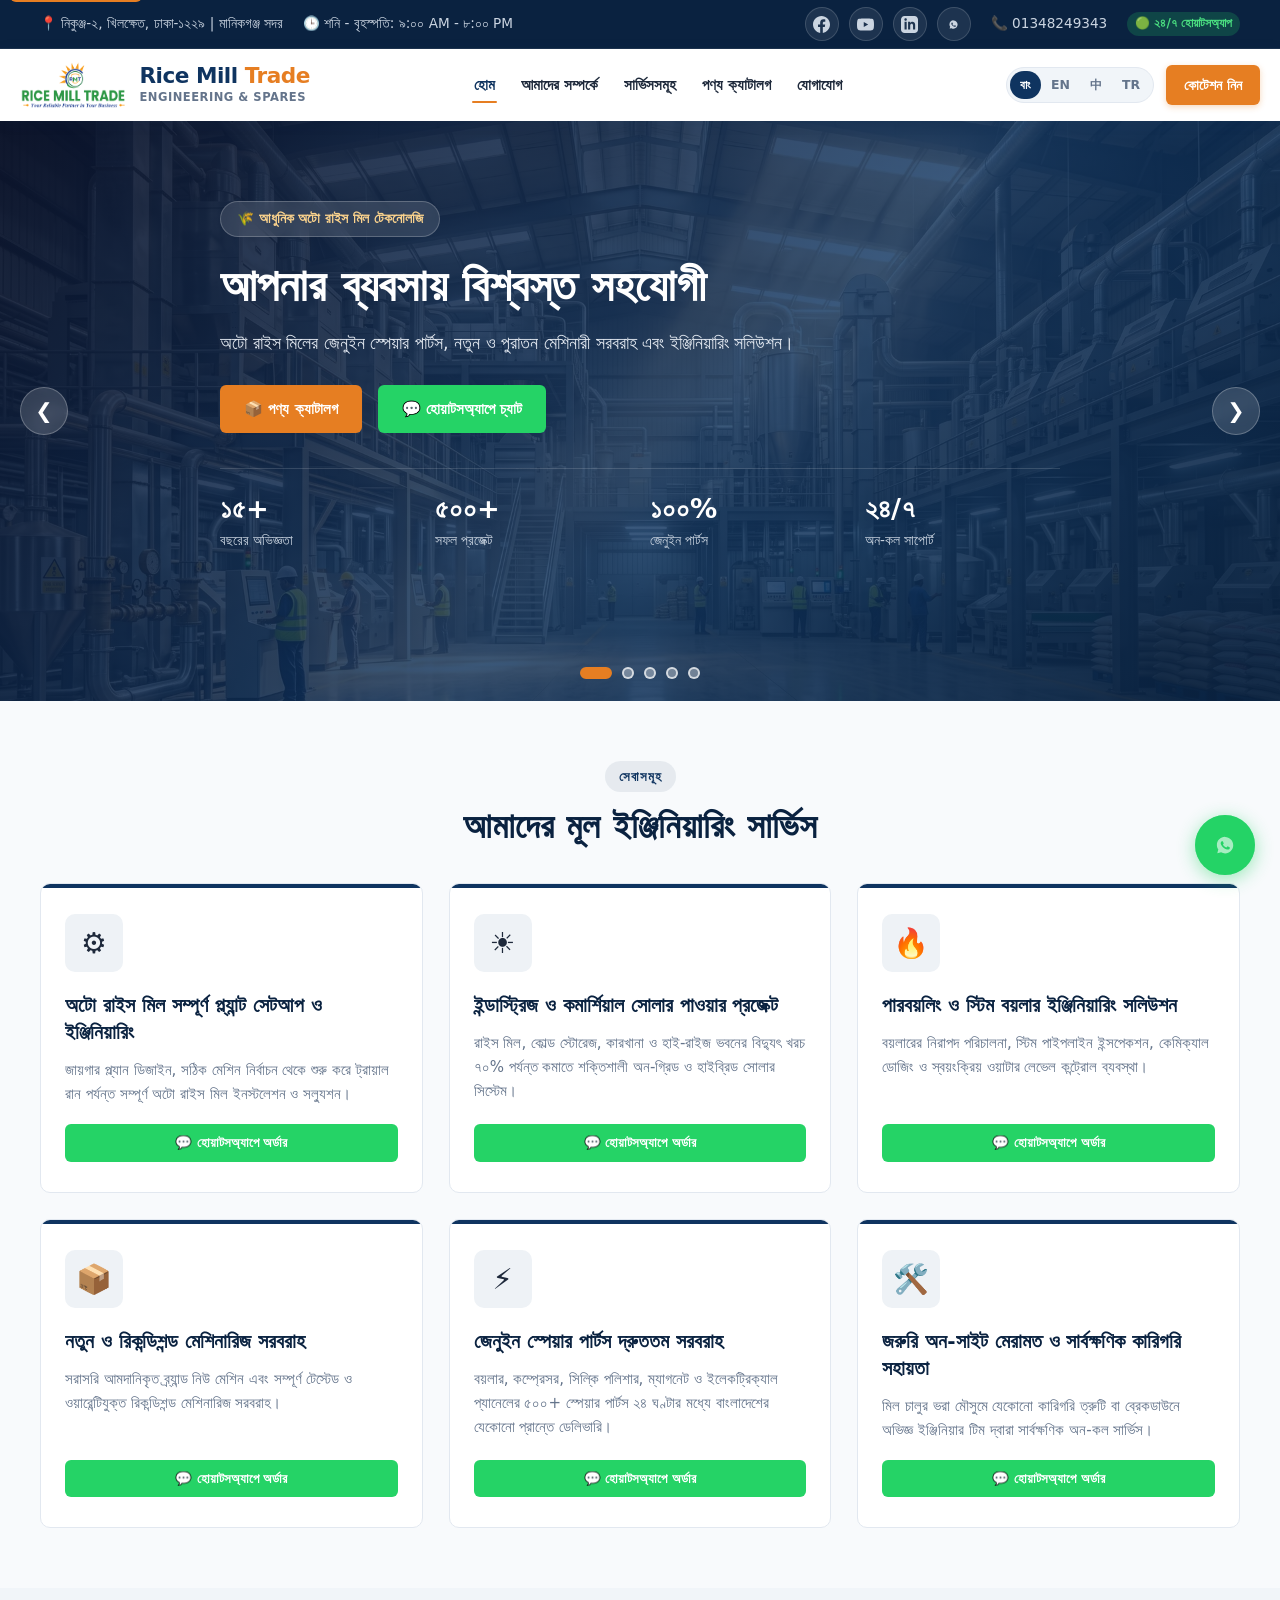
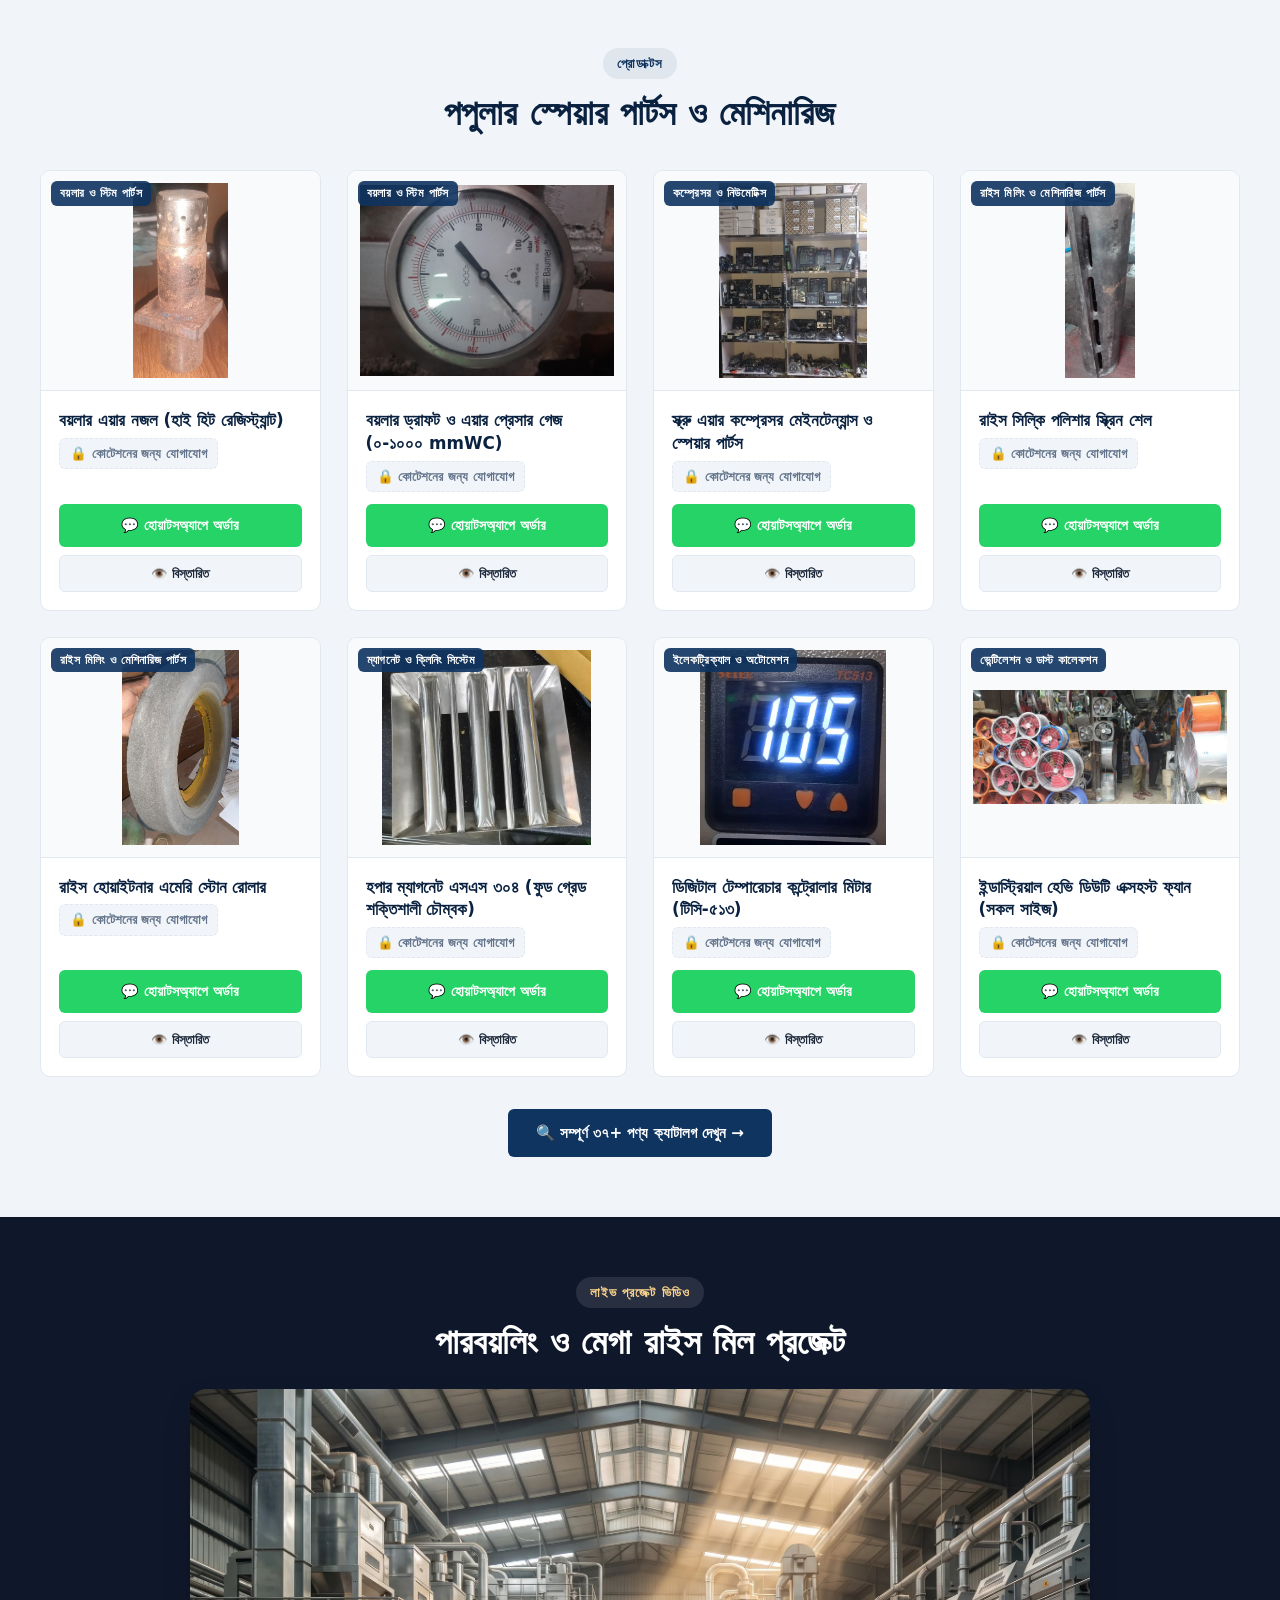
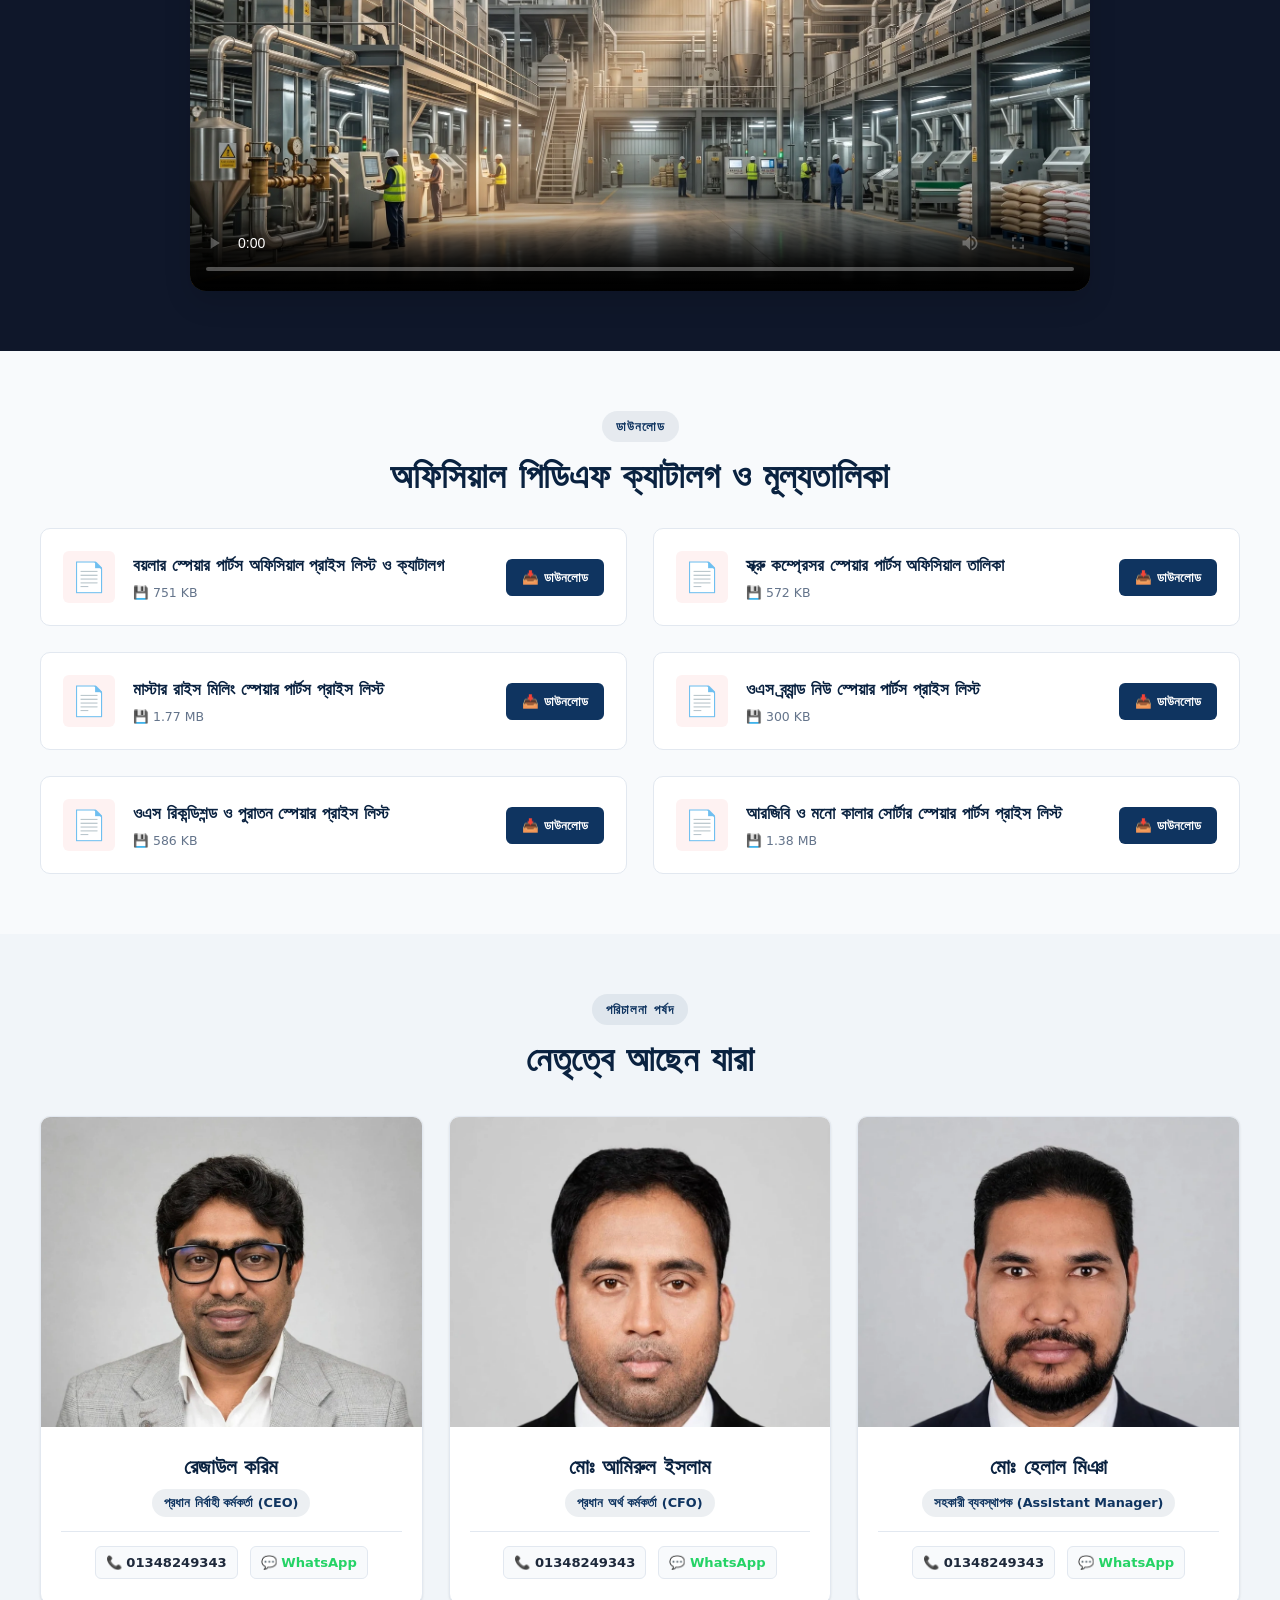
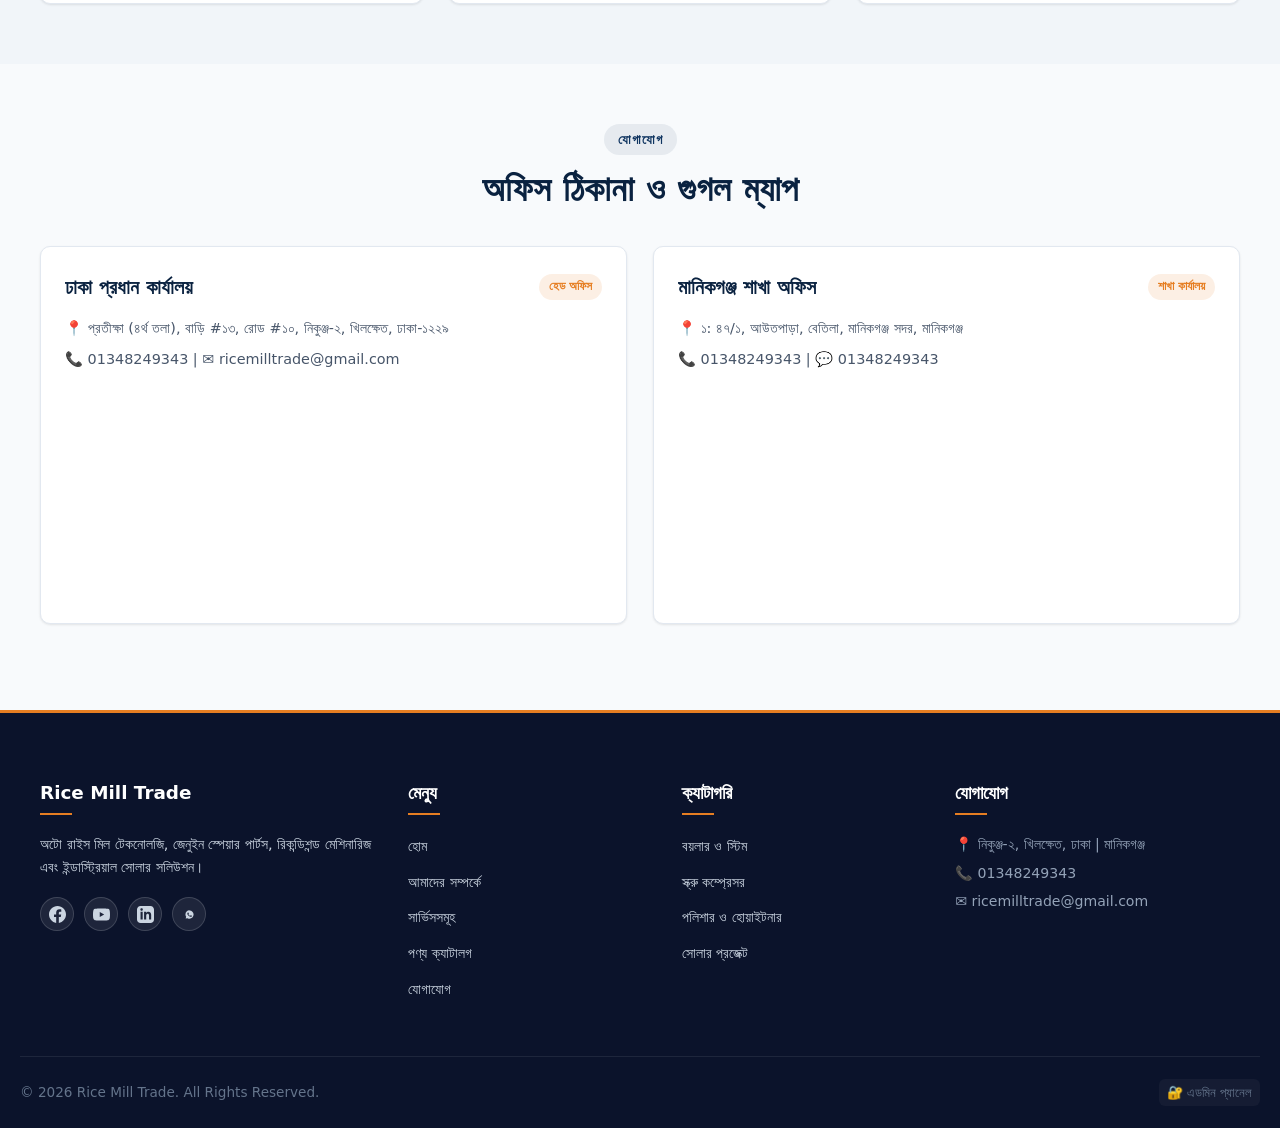
==== commit 76d8eb86: "feat: multi-language (BN/EN/ZH/TR), uncluttered clean UI, global price hide, theme customizer, hero " ====
--- a/index.html
+++ b/index.html
@@ -4,31 +4,45 @@
   <meta charset="UTF-8">
   <meta name="viewport" content="width=device-width, initial-scale=1.0">
   <title>Rice Mill Trade | Your Reliable Partner in Your Business</title>
-  <meta name="description" content="রাইস মিল ট্রেড - অটো রাইস মিলের স্পেয়ার পার্টস, নতুন ও পুরাতন মেশিনারী সরবরাহ, ইঞ্জিনিয়ারিং সলিউশন এবং ইন্ডাস্ট্রিজ সোলার প্রজেক্ট (রিনিউয়েবল এনার্জি)।">
+  <meta name="description" content="রাইস মিল ট্রেড - অটো রাইস মিলের স্পেয়ার পার্টস, নতুন ও পুরাতন মেশিনারী সরবরাহ, ইঞ্জিনিয়ারিং সলিউশন এবং ইন্ডাস্ট্রিজ সোলার প্রজেক্ট।">
   <link rel="icon" type="image/png" href="assets/images/brand/logo.png">
+
+  <!-- Open Graph Meta for WhatsApp / Social Media Link Preview -->
+  <meta property="og:title" content="Rice Mill Trade | Your Reliable Partner in Your Business">
+  <meta property="og:description" content="অটো রাইস মিলের জেনুইন স্পেয়ার পার্টস, নতুন ও পুরাতন মেশিনারী সরবরাহ এবং ইন্ডাস্ট্রিয়াল সোলার পাওয়ার প্রজেক্ট।">
+  <meta property="og:image" content="https://ricemilltrade.com/assets/images/brand/meta-og-image.jpg">
+  <meta property="og:image:width" content="1200">
+  <meta property="og:image:height" content="630">
+  <meta property="og:url" content="https://ricemilltrade.com/">
+  <meta property="og:type" content="website">
+
+  <!-- Twitter Card -->
+  <meta name="twitter:card" content="summary_large_image">
+  <meta name="twitter:image" content="https://ricemilltrade.com/assets/images/brand/meta-og-image.jpg">
+
   <link rel="stylesheet" href="assets/css/style.css">
 </head>
 <body>
   <a href="#main-content" class="skip-link">মূল কন্টেন্টে চলে যান</a>
 
   <!-- Top Bar -->
-  <aside class="topbar" aria-label="Quick contact information">
+  <aside class="topbar" aria-label="Quick contact">
     <div class="container topbar-content">
       <div class="topbar-left">
-        <span class="topbar-item">📍 <a href="contact.html">প্রতীক্ষা (৪র্থ তলা), বাড়ি #১৩, রোড #১০, নিকুঞ্জ-২, খিলক্ষেত, ঢাকা-১২২৯</a></span>
+        <span class="topbar-item">📍 নিকুঞ্জ-২, খিলক্ষেত, ঢাকা-১২২৯ | মানিকগঞ্জ সদর</span>
         <span class="topbar-item">🕒 শনি - বৃহস্পতি: ৯:০০ AM - ৮:০০ PM</span>
       </div>
       <div class="topbar-right">
+        <div class="social-links-bar" aria-label="Social Media Links"></div>
         <a href="tel:01348249343" class="topbar-item">📞 01348249343</a>
-        <a href="mailto:ricemilltrade@gmail.com" class="topbar-item">✉️ ricemilltrade@gmail.com</a>
         <a href="https://wa.me/8801348249343" target="_blank" rel="noopener" class="topbar-item">
-          <span class="topbar-badge">🟢 ২৪/৭ হেল্পলাইন</span>
+          <span class="topbar-badge">🟢 ২৪/৭ হোয়াটসঅ্যাপ</span>
         </a>
       </div>
     </div>
   </aside>
 
-  <!-- Header & Navigation -->
+  <!-- Header -->
   <header class="header">
     <div class="container navbar">
       <a href="index.html" class="logo-brand">
@@ -39,7 +53,7 @@
         </div>
       </a>
 
-      <nav class="nav-menu" id="navMenu" aria-label="Main Navigation">
+      <nav class="nav-menu" id="navMenu">
         <a href="index.html" class="nav-link active" data-i18n="home">হোম</a>
         <a href="about.html" class="nav-link" data-i18n="about">আমাদের সম্পর্কে</a>
         <a href="services.html" class="nav-link" data-i18n="services">সার্ভিসসমূহ</a>
@@ -48,10 +62,12 @@
       </nav>
 
       <div class="header-actions">
+        <!-- 4 Languages: বাংলা, English, 中文, Türkçe -->
         <div class="lang-switcher" aria-label="Language Selector">
-          <button class="lang-btn active" data-lang="bn">বাংলা</button>
+          <button class="lang-btn active" data-lang="bn">বাং</button>
           <button class="lang-btn" data-lang="en">EN</button>
-          <button class="lang-btn" data-lang="vi">VI</button>
+          <button class="lang-btn" data-lang="zh">中</button>
+          <button class="lang-btn" data-lang="tr">TR</button>
         </div>
         <a href="contact.html#quote" class="btn-nav-quote" data-i18n="getQuote">কোটেশন নিন</a>
         <button class="hamburger" id="hamburger" aria-label="Toggle navigation menu">
@@ -62,134 +78,156 @@
   </header>
 
   <main id="main-content">
-    <!-- Hero Section -->
-    <section class="hero" aria-label="Welcome Banner">
-      <div class="container">
-        <div class="hero-content fade-in">
-          <div class="hero-badge">
-            <span>🌾</span> <span>অটো রাইস মিল ও রিনিউয়েবল সোলার এনার্জির নির্ভরযোগ্য সহযোগী</span>
-          </div>
-          <h1>আপনার ব্যবসায় <span>বিশ্বস্ত সহযোগী</span></h1>
-          <p>অটো রাইস মিলের জেনুইন স্পেয়ার পার্টস, নতুন ও পুরাতন মেশিনারী সরবরাহ, টার্নকি ইঞ্জিনিয়ারিং সলিউশন এবং ইন্ডাস্ট্রিজ ও ভবনের জন্য আধুনিক সোলার প্রজেক্ট।</p>
-          <div class="hero-btns">
-            <a href="products.html" class="btn btn-secondary">📦 পণ্য ক্যাটালগ দেখুন</a>
-            <a href="https://wa.me/8801348249343?text=Hello%20Rice%20Mill%20Trade,%20I%20would%20like%20to%20inquire%20about%20your%20services%20and%20machinery." target="_blank" rel="noopener" class="btn btn-whatsapp">
-              <svg width="20" height="20" viewBox="0 0 24 24" fill="currentColor"><path d="M12.031 6.172c-3.181 0-5.767 2.586-5.768 5.766-.001 1.298.38 2.27 1.019 3.287l-.711 2.598 2.664-.699c.971.534 1.769.815 2.796.815 3.182 0 5.768-2.587 5.769-5.768 0-3.181-2.587-5.769-5.769-5.769zm3.392 8.244c-.144.405-.837.774-1.17.824-.312.045-.694.072-1.995-.466-1.579-.652-2.583-2.261-2.662-2.366-.079-.105-.643-.855-.643-1.63 0-.776.405-1.158.549-1.315.144-.157.314-.196.419-.196.105 0 .209.001.301.006.097.005.227-.037.355.27.131.314.446 1.085.485 1.164.039.079.065.17.013.275-.052.105-.078.17-.157.262-.079.092-.165.205-.236.275-.078.079-.16.164-.069.321.092.157.408.673.875 1.089.601.535 1.109.701 1.266.78.157.079.249.066.341-.039.092-.105.393-.459.498-.616.105-.157.209-.131.353-.079.144.052.916.432 1.073.511.157.079.262.118.301.183.039.066.039.38-.105.785z"/></svg>
-              <span>হোয়াটসঅ্যাপে যোগাযোগ</span>
-            </a>
-            <a href="contact.html" class="btn btn-outline-white">কোটেশন ও পরামর্শ</a>
-          </div>
-
-          <div class="hero-trust-bar">
-            <div class="hero-stat">
-              <h3>১৫+</h3>
-              <p>বছরের কারিগরি অভিজ্ঞতা</p>
-            </div>
-            <div class="hero-stat">
-              <h3>৫০০+</h3>
-              <p>সফল অটো মিল প্রজেক্ট</p>
-            </div>
-            <div class="hero-stat">
-              <h3>১০০%</h3>
-              <p>জেনুইন অরিজিনাল পার্টস</p>
-            </div>
-            <div class="hero-stat">
-              <h3>২৪/৭</h3>
-              <p>সার্বক্ষণিক হটলাইন সাপোর্ট</p>
-            </div>
-          </div>
-        </div>
-      </div>
-    </section>
-
-    <!-- Core Services Overview -->
-    <section class="section">
-      <div class="container">
-        <div class="section-title fade-in">
-          <span class="section-title-badge">সেবা ও সমাধান</span>
-          <h2>আমাদের মূল সার্ভিসসমূহ</h2>
-          <p>অভিজ্ঞ মেকানিক্যাল ও ইলেকট্রিক্যাল ইঞ্জিনিয়ার দ্বারা অটো রাইস মিলের পূর্ণাঙ্গ ইনস্টলেশন, মেইনটেন্যান্স ও সোলার সেবা</p>
+    <!-- Clean Hero Slider Section (5 AI Images + Slide #3 Video) -->
+    <section class="hero-slider-container" id="heroSlider" aria-label="Hero Carousel">
+      <!-- Slide 1: Modern Auto Rice Mill -->
+      <div class="hero-slide active" style="background-image: url('assets/images/hero/hero-1-ricemill.webp');">
+        <div class="hero-slide-overlay"></div>
+      </div>
+      <!-- Slide 2: Solar Project -->
+      <div class="hero-slide" style="background-image: url('assets/images/hero/hero-2-solar.webp');">
+        <div class="hero-slide-overlay"></div>
+      </div>
+      <!-- Slide 3: Optical Color Sorter with Animated Video -->
+      <div class="hero-slide">
+        <video class="hero-slide-video" autoplay loop muted playsinline poster="assets/images/hero/hero-3-sorter.webp">
+          <source src="assets/videos/hero-sorter-anim.mp4" type="video/mp4">
+        </video>
+        <div class="hero-slide-overlay"></div>
+      </div>
+      <!-- Slide 4: High Pressure Boiler -->
+      <div class="hero-slide" style="background-image: url('assets/images/hero/hero-4-boiler.webp');">
+        <div class="hero-slide-overlay"></div>
+      </div>
+      <!-- Slide 5: Screw Air Compressor -->
+      <div class="hero-slide" style="background-image: url('assets/images/hero/hero-5-compressor.webp');">
+        <div class="hero-slide-overlay"></div>
+      </div>
+
+      <!-- Slide Content (Clean & Spacious) -->
+      <div class="container hero-slide-content">
+        <div class="hero-badge" id="heroSlideBadge">
+          <span>🌾</span> <span>অটো রাইস মিল ও রিনিউয়েবল সোলার এনার্জি</span>
+        </div>
+        <h1 id="heroSlideTitle" style="font-size:2.8rem; font-weight:800; line-height:1.2; margin-bottom:16px;">
+          আপনার ব্যবসায় <span>বিশ্বস্ত সহযোগী</span>
+        </h1>
+        <p id="heroSlideDesc" style="font-size:1.1rem; color:#e2e8f0; line-height:1.6; margin-bottom:28px; max-width:640px;">
+          অটো রাইস মিলের জেনুইন স্পেয়ার পার্টস, নতুন ও পুরাতন মেশিনারী সরবরাহ এবং ইন্ডাস্ট্রিয়াল সোলার পাওয়ার সলিউশন।
+        </p>
+
+        <div class="hero-btns" style="margin-bottom:35px;">
+          <a href="products.html" class="btn btn-secondary">📦 পণ্য ক্যাটালগ</a>
+          <a href="https://wa.me/8801348249343?text=Hello%20Rice%20Mill%20Trade,%20I%20would%20like%20to%20inquire%20about%20your%20services%20and%20machinery." target="_blank" rel="noopener" class="btn btn-whatsapp">
+            <span>💬 হোয়াটসঅ্যাপে চ্যাট</span>
+          </a>
+        </div>
+
+        <div class="hero-trust-bar" style="padding-top:18px;">
+          <div class="hero-stat">
+            <h3>১৫+</h3>
+            <p>বছরের অভিজ্ঞতা</p>
+          </div>
+          <div class="hero-stat">
+            <h3>৫০০+</h3>
+            <p>সফল প্রজেক্ট</p>
+          </div>
+          <div class="hero-stat">
+            <h3>১০০%</h3>
+            <p>জেনুইন পার্টস</p>
+          </div>
+          <div class="hero-stat">
+            <h3>২৪/৭</h3>
+            <p>অন-কল সাপোর্ট</p>
+          </div>
+        </div>
+      </div>
+
+      <!-- Controls -->
+      <button class="slider-arrow-btn slider-prev-btn" id="sliderPrev" aria-label="Previous Slide">&#10094;</button>
+      <button class="slider-arrow-btn slider-next-btn" id="sliderNext" aria-label="Next Slide">&#10095;</button>
+      <div class="slider-dots-container" id="sliderDots"></div>
+    </section>
+
+    <!-- Services Overview (Clean Grid) -->
+    <section class="section" style="padding:60px 0;">
+      <div class="container">
+        <div class="section-title fade-in" style="margin-bottom:35px;">
+          <span class="section-title-badge">সেবাসমূহ</span>
+          <h2>আমাদের মূল ইঞ্জিনিয়ারিং সার্ভিস</h2>
         </div>
         <div class="grid grid-3" id="services-grid">
           <!-- Dynamically populated from data/services.json -->
         </div>
-        <div style="text-align: center; margin-top: 36px;">
-          <a href="services.html" class="btn btn-outline">সকল সার্ভিসের বিস্তারিত দেখুন →</a>
-        </div>
-      </div>
-    </section>
-
-    <!-- Popular / Featured Products Grid -->
-    <section class="section section-alt">
-      <div class="container">
-        <div class="section-title fade-in">
-          <span class="section-title-badge">প্রোডাক্ট ক্যাটালগ</span>
-          <h2>পপুলার পার্টস ও মেশিনারিজ</h2>
-          <p>সবচেয়ে চাহিদাসম্পন্ন অটো রাইস মিল স্পেয়ার পার্টস ও মেকানিক্যাল ইকুইপমেন্ট। যেকোনো পণ্যের সরাসরি দাম ও বিস্তারিত জানতে হোয়াটসঅ্যাপে ক্লিক করুন।</p>
+      </div>
+    </section>
+
+    <!-- Featured Products Grid (Clean Cards) -->
+    <section class="section section-alt" style="padding:60px 0;">
+      <div class="container">
+        <div class="section-title fade-in" style="margin-bottom:35px;">
+          <span class="section-title-badge">প্রোডাক্টস</span>
+          <h2>পপুলার স্পেয়ার পার্টস ও মেশিনারিজ</h2>
         </div>
         <div class="grid grid-4" id="featured-products-grid">
-          <!-- Dynamically populated from data/products.json -->
-        </div>
-        <div style="text-align: center; margin-top: 40px;">
-          <a href="products.html" class="btn btn-primary" style="padding: 14px 32px; font-size: 1rem;">
-            <span>🔍 সম্পূর্ণ পণ্য ক্যাটালগ ও সার্চ ব্রাউজ করুন (৩৭+ আইটেম)</span>
+          <!-- Dynamically populated with hidePrice logic -->
+        </div>
+        <div style="text-align: center; margin-top: 32px;">
+          <a href="products.html" class="btn btn-primary" style="padding: 12px 28px;">
+            <span>🔍 সম্পূর্ণ ৩৭+ পণ্য ক্যাটালগ দেখুন →</span>
           </a>
         </div>
       </div>
     </section>
 
-    <!-- Video Showcase & Project Tour -->
-    <section class="section" style="background: #0f172a; color: #fff;">
-      <div class="container">
-        <div class="section-title fade-in" style="margin-bottom: 30px;">
-          <span class="section-title-badge" style="background: rgba(255,255,255,0.1); color: #fbd38d;">লাইভ প্রজেক্ট ভিডিও</span>
-          <h2 style="color: #ffffff;">পারবয়লিং ও মেগা অটো রাইস মিল প্রজেক্ট</h2>
-          <p style="color: #94a3b8;">সরাসরি মিল ফ্লোরে উন্নত ড্রায়ার, বয়লার পাইপিং ও স্বয়ংক্রিয় প্রক্রিয়াজাতকরণের বাস্তব চিত্র</p>
+    <!-- Video Showcase (Compact & Clean) -->
+    <section class="section" style="background:#0f172a; color:#fff; padding:60px 0;">
+      <div class="container">
+        <div class="section-title fade-in" style="margin-bottom:25px;">
+          <span class="section-title-badge" style="background:rgba(255,255,255,0.1); color:#fbd38d;">লাইভ প্রজেক্ট ভিডিও</span>
+          <h2 style="color:#ffffff;">পারবয়লিং ও মেগা রাইস মিল প্রজেক্ট</h2>
         </div>
         <div class="video-container fade-in">
-          <video controls preload="metadata" poster="assets/images/brand/hero-bg.webp">
+          <video controls preload="metadata" poster="assets/images/hero/hero-1-ricemill.webp">
             <source src="assets/videos/Parbolling_Project.mp4" type="video/mp4">
-            আপনার ব্রাউজারে ভিডিও প্লেয়ারটি সাপোর্ট করছে না।
+            ভিডিও প্লেয়ারটি সাপোর্ট করছে না।
           </video>
         </div>
       </div>
     </section>
 
-    <!-- Downloadable Price Lists / Catalogs -->
-    <section class="section">
-      <div class="container">
-        <div class="section-title fade-in">
-          <span class="section-title-badge">ডাউনলোড ক্যাটালগ</span>
-          <h2>অফিসিয়াল ব্রোশার ও মূল্যতালিকা</h2>
-          <p>আপনার মিলের প্রয়োজনীয় যন্ত্রপাতি ও স্পেয়ার পার্টসের অফিসিয়াল পিডিএফ ব্রোশার এক ক্লিকে ডাউনলোড করুন</p>
+    <!-- Downloadable Price Lists -->
+    <section class="section" style="padding:60px 0;">
+      <div class="container">
+        <div class="section-title fade-in" style="margin-bottom:30px;">
+          <span class="section-title-badge">ডাউনলোড</span>
+          <h2>অফিসিয়াল পিডিএফ ক্যাটালগ ও মূল্যতালিকা</h2>
         </div>
         <div class="grid grid-2" id="brochures-list">
-          <!-- Dynamically populated from data/brochures.json -->
-        </div>
-      </div>
-    </section>
-
-    <!-- Leadership & Management Team -->
-    <section class="section section-alt">
-      <div class="container">
-        <div class="section-title fade-in">
+          <!-- Populated dynamically -->
+        </div>
+      </div>
+    </section>
+
+    <!-- Leadership Team (Crisp Portraits) -->
+    <section class="section section-alt" style="padding:60px 0;">
+      <div class="container">
+        <div class="section-title fade-in" style="margin-bottom:35px;">
           <span class="section-title-badge">পরিচালনা পর্ষদ</span>
-          <h2>প্রতিষ্ঠানটির নেতৃত্বে আছেন যারা</h2>
-          <p>দীর্ঘদিনের সততা, কারিগরি দক্ষতা ও গ্রাহক সন্তুষ্টি নিয়ে রাইস মিল ট্রেড পরিচালনা করছেন আমাদের শীর্ষ নির্বাহীগণ</p>
+          <h2>নেতৃত্বে আছেন যারা</h2>
         </div>
         <div class="grid grid-3" id="team-grid">
-          <!-- Dynamically populated with high-res Rezaul Karim, MD. Amirul Islam, Md. Helal Miah -->
-        </div>
-      </div>
-    </section>
-
-    <!-- Dual Office Locations with Interactive Google Maps -->
-    <section class="section">
-      <div class="container">
-        <div class="section-title fade-in">
-          <span class="section-title-badge">অফিস ও যোগাযোগ</span>
-          <h2>আমাদের অফিসসমূহ ও গুগল ম্যাপ</h2>
-          <p>সরাসরি আমাদের প্রধান কার্যালয় বা মানিকগঞ্জ অফিসে এসে পরামর্শ গ্রহণ করুন</p>
+          <!-- Dynamically populated: Rezaul Karim, MD. Amirul Islam, Md. Helal Miah -->
+        </div>
+      </div>
+    </section>
+
+    <!-- Contact & Dual Office Map -->
+    <section class="section" style="padding:60px 0;">
+      <div class="container">
+        <div class="section-title fade-in" style="margin-bottom:35px;">
+          <span class="section-title-badge">যোগাযোগ</span>
+          <h2>অফিস ঠিকানা ও গুগল ম্যাপ</h2>
         </div>
 
         <div class="grid grid-2">
@@ -197,128 +235,26 @@
           <div class="office-card fade-in">
             <div class="office-body">
               <div class="office-header">
-                <h3 class="office-title">ঢাকা প্রধান কার্যালয় (Main Office)</h3>
+                <h3 class="office-title">ঢাকা প্রধান কার্যালয়</h3>
                 <span class="office-badge">হেড অফিস</span>
               </div>
-              <div class="office-detail-item">
-                <span class="icon">📍</span>
-                <div><strong>ঠিকানা:</strong> প্রতীক্ষা (৪র্থ তলা), বাড়ি #১৩, রোড #১০, নিকুঞ্জ-২, খিলক্ষেত, ঢাকা-১২২৯</div>
-              </div>
-              <div class="office-detail-item">
-                <span class="icon">📞</span>
-                <div><strong>মোবাইল:</strong> <a href="tel:01348249343">01348249343</a></div>
-              </div>
-              <div class="office-detail-item">
-                <span class="icon">✉️</span>
-                <div><strong>ইমেইল:</strong> <a href="mailto:ricemilltrade@gmail.com">ricemilltrade@gmail.com</a></div>
-              </div>
-              <div class="office-detail-item">
-                <span class="icon">💬</span>
-                <div><strong>হোয়াটসঅ্যাপ:</strong> <a href="https://wa.me/8801348249343" target="_blank" rel="noopener">01348249343</a></div>
-              </div>
+              <p style="font-size:0.9rem; color:#475569; margin-bottom:8px;">📍 প্রতীক্ষা (৪র্থ তলা), বাড়ি #১৩, রোড #১০, নিকুঞ্জ-২, খিলক্ষেত, ঢাকা-১২২৯</p>
+              <p style="font-size:0.9rem; color:#475569;">📞 01348249343 | ✉️ ricemilltrade@gmail.com</p>
             </div>
-            <iframe class="office-map-frame" src="https://www.google.com/maps/embed?pb=!1m18!1m12!1m3!1d3650.089851610477!2d90.41724207593257!3d23.815383586274478!2m3!1f0!2f0!3f0!3m2!1i1024!2i768!4f13.1!3m3!1m2!1s0x3755c70014631317%3A0xe54fb797c27076ec!2sNikunja-2%2C%20Dhaka%201229!5e0!3m2!1sen!2sbd!4v1710000000000!5m2!1sen!2sbd" loading="lazy" referrerpolicy="no-referrer-when-downgrade" title="Dhaka Office Google Map"></iframe>
-          </div>
-
-          <!-- Manikganj Office -->
+            <iframe class="office-map-frame" src="https://www.google.com/maps/embed?pb=!1m18!1m12!1m3!1d3650.089851610477!2d90.41724207593257!3d23.815383586274478!2m3!1f0!2f0!3f0!3m2!1i1024!2i768!4f13.1!3m3!1m2!1s0x3755c70014631317%3A0xe54fb797c27076ec!2sNikunja-2%2C%20Dhaka%201229!5e0!3m2!1sen!2sbd!4v1710000000000!5m2!1sen!2sbd" loading="lazy" title="Dhaka Office Google Map"></iframe>
+          </div>
+
+          <!-- Manikganj Branch Office -->
           <div class="office-card fade-in">
             <div class="office-body">
               <div class="office-header">
-                <h3 class="office-title">মানিকগঞ্জ শাখা অফিস (Branch Office)</h3>
+                <h3 class="office-title">মানিকগঞ্জ শাখা অফিস</h3>
                 <span class="office-badge">শাখা কার্যালয়</span>
               </div>
-              <div class="office-detail-item">
-                <span class="icon">📍</span>
-                <div><strong>ঠিকানা:</strong> ১: ৪৭/১, আউতপাড়া, বেতিলা, মানিকগঞ্জ সদর, মানিকগঞ্জ, ঢাকা, বাংলাদেশ</div>
-              </div>
-              <div class="office-detail-item">
-                <span class="icon">📞</span>
-                <div><strong>মোবাইল:</strong> <a href="tel:01348249343">01348249343</a></div>
-              </div>
-              <div class="office-detail-item">
-                <span class="icon">✉️</span>
-                <div><strong>ইমেইল:</strong> <a href="mailto:ricemilltrade@gmail.com">ricemilltrade@gmail.com</a></div>
-              </div>
-              <div class="office-detail-item">
-                <span class="icon">💬</span>
-                <div><strong>হোয়াটসঅ্যাপ:</strong> <a href="https://wa.me/8801348249343" target="_blank" rel="noopener">01348249343</a></div>
-              </div>
+              <p style="font-size:0.9rem; color:#475569; margin-bottom:8px;">📍 ১: ৪৭/১, আউতপাড়া, বেতিলা, মানিকগঞ্জ সদর, মানিকগঞ্জ</p>
+              <p style="font-size:0.9rem; color:#475569;">📞 01348249343 | 💬 01348249343</p>
             </div>
-            <iframe class="office-map-frame" src="https://www.google.com/maps/embed?pb=!1m18!1m12!1m3!1d14603.208571064562!2d89.98822003889158!3d23.861184976722822!2m3!1f0!2f0!3f0!3m2!1i1024!2i768!4f13.1!3m3!1m2!1s0x39fe15bb7c0c1b75%3A0x63158c3dbcb7609a!2sBetila%2C%20Manikganj!5e0!3m2!1sen!2sbd!4v1710000000000!5m2!1sen!2sbd" loading="lazy" referrerpolicy="no-referrer-when-downgrade" title="Manikganj Office Google Map"></iframe>
-          </div>
-        </div>
-      </div>
-    </section>
-
-    <!-- Instant B2B Quotation Form Section -->
-    <section class="section section-alt" id="quote">
-      <div class="container">
-        <div class="contact-layout">
-          <div class="quote-form-card fade-in">
-            <h3>B2B কোটেশন ও রিকোয়েস্ট ফর্ম</h3>
-            <p>আপনার মিলের ধারণক্ষমতা ও চাহিদামতো পার্টসের বিবরণ লিখে সরাসরি হোয়াটসঅ্যাপে বা ইমেইলে কোটেশন গ্রহণ করুন।</p>
-            <form id="b2bQuoteForm">
-              <div class="form-row">
-                <div class="form-group">
-                  <label class="form-label">আপনার নাম *</label>
-                  <input type="text" name="clientName" class="form-control" placeholder="উদাঃ মোঃ রফিকুল ইসলাম" required>
-                </div>
-                <div class="form-group">
-                  <label class="form-label">মোবাইল নম্বর *</label>
-                  <input type="tel" name="clientPhone" class="form-control" placeholder="017XXXXXXXX" required>
-                </div>
-              </div>
-              <div class="form-row">
-                <div class="form-group">
-                  <label class="form-label">মিলের নাম / প্রতিষ্ঠান</label>
-                  <input type="text" name="millName" class="form-control" placeholder="উদাঃ সোনার বাংলা অটো রাইস মিল">
-                </div>
-                <div class="form-group">
-                  <label class="form-label">মিলের ক্ষমতা (TPD)</label>
-                  <input type="text" name="millCapacity" class="form-control" placeholder="উদাঃ ৫০ টন/দিন">
-                </div>
-              </div>
-              <div class="form-group">
-                <label class="form-label">আগ্রহের বিষয় / ক্যাটাগরি</label>
-                <select name="interestCategory" class="form-control">
-                  <option value="বয়লার ও স্টিম পার্টস">বয়লার ও স্টিম পার্টস</option>
-                  <option value="স্ক্রু এয়ার কম্প্রেসর">স্ক্রু এয়ার কম্প্রেসর ও স্পেয়ার্স</option>
-                  <option value="সিল্কি পলিশার ও হোয়াইটনার">সিল্কি পলিশার ও হোয়াইটনার স্টোন</option>
-                  <option value="কালার সোর্টার স্পেয়ার্স">কালার সোর্টার স্পেয়ার্স ও ক্যামেরা</option>
-                  <option value="ইন্ডাস্ট্রিয়াল সোলার প্রজেক্ট">ইন্ডাস্ট্রিয়াল সোলার প্রজেক্ট</option>
-                  <option value="সম্পূর্ণ নতুন অটো রাইস মিল প্ল্যান্ট">সম্পূর্ণ নতুন অটো রাইস মিল প্ল্যান্ট</option>
-                  <option value="অন্যান্য পার্টস ও রক্ষণাবেক্ষণ">অন্যান্য পার্টস ও রক্ষণাবেক্ষণ</option>
-                </select>
-              </div>
-              <div class="form-group">
-                <label class="form-label">প্রয়োজনীয় পার্টস বা সমস্যার বিবরণ</label>
-                <textarea name="notes" rows="3" class="form-control" placeholder="মডেল নম্বর, পরিমাপ বা যেকোনো বিশেষ নির্দেশনা..."></textarea>
-              </div>
-              <div class="form-actions">
-                <button type="submit" class="btn btn-whatsapp" style="width: 100%;">
-                  <svg width="20" height="20" viewBox="0 0 24 24" fill="currentColor"><path d="M12.031 6.172c-3.181 0-5.767 2.586-5.768 5.766-.001 1.298.38 2.27 1.019 3.287l-.711 2.598 2.664-.699c.971.534 1.769.815 2.796.815 3.182 0 5.768-2.587 5.769-5.768 0-3.181-2.587-5.769-5.769-5.769zm3.392 8.244c-.144.405-.837.774-1.17.824-.312.045-.694.072-1.995-.466-1.579-.652-2.583-2.261-2.662-2.366-.079-.105-.643-.855-.643-1.63 0-.776.405-1.158.549-1.315.144-.157.314-.196.419-.196.105 0 .209.001.301.006.097.005.227-.037.355.27.131.314.446 1.085.485 1.164.039.079.065.17.013.275-.052.105-.078.17-.157.262-.079.092-.165.205-.236.275-.078.079-.16.164-.069.321.092.157.408.673.875 1.089.601.535 1.109.701 1.266.78.157.079.249.066.341-.039.092-.105.393-.459.498-.616.105-.157.209-.131.353-.079.144.052.916.432 1.073.511.157.079.262.118.301.183.039.066.039.38-.105.785z"/></svg>
-                  <span>হোয়াটসঅ্যাপে তাৎক্ষণিক কোটেশন পাঠান</span>
-                </button>
-              </div>
-            </form>
-          </div>
-
-          <!-- Brand Profile Card -->
-          <div class="fade-in" style="display:flex; flex-direction:column; justify-content:center;">
-            <div style="background:#fff; padding:30px; border-radius:10px; border:1px solid #e2e8f0; margin-bottom:20px;">
-              <h3 style="font-size:1.35rem; color:var(--primary); margin-bottom:12px;">রাইস মিল ট্রেড কেন সেরা?</h3>
-              <ul style="display:flex; flex-direction:column; gap:12px; font-size:0.95rem; color:#475569;">
-                <li><strong style="color:var(--primary);">✓ সরাসরি আমদানি:</strong> চীন, জাপান ও ইউরোপীয় প্রস্তুতকারকদের থেকে সরাসরি সংগৃহীত মূল পার্টস।</li>
-                <li><strong style="color:var(--primary);">✓ ২৪ ঘণ্টার ডেলিভারি:</strong> দেশের যেকোনো প্রান্তে দ্রুততম কুরিয়ার বা নিজস্ব ট্রান্সপোর্টে পৌঁছে দেওয়া।</li>
-                <li><strong style="color:var(--primary);">✓ অন-সাইট টেকনিক্যাল সাপোর্ট:</strong> যেকোনো কারিগরি ত্রুটিতে ২৪/৭ সার্বক্ষণিক ইঞ্জিনিয়ারদের সহায়তা।</li>
-                <li><strong style="color:var(--primary);">✓ সোলার ইনোভেশন:</strong> মিলের উচ্চ বিদ্যুত বিল কমাতে রুফটপ ইন্ডাস্ট্রিয়াল সোলার সিস্টেম স্থাপন।</li>
-              </ul>
-            </div>
-            <div style="background:var(--primary-dark); color:#fff; padding:25px; border-radius:10px;">
-              <h4 style="color:#fbd38d; margin-bottom:8px;">জরুরি প্রয়োজনে সরাসরি কল করুন</h4>
-              <p style="font-size:0.9rem; margin-bottom:14px; opacity:0.9;">আমাদের টেকনিক্যাল এক্সিকিউটিভ সার্বক্ষণিক সহায়তার জন্য প্রস্তুত।</p>
-              <a href="tel:01348249343" class="btn btn-secondary" style="width:100%;">📞 01348249343</a>
-            </div>
+            <iframe class="office-map-frame" src="https://www.google.com/maps/embed?pb=!1m18!1m12!1m3!1d14603.208571064562!2d89.98822003889158!3d23.861184976722822!2m3!1f0!2f0!3f0!3m2!1i1024!2i768!4f13.1!3m3!1m2!1s0x39fe15bb7c0c1b75%3A0x63158c3dbcb7609a!2sBetila%2C%20Manikganj!5e0!3m2!1sen!2sbd!4v1710000000000!5m2!1sen!2sbd" loading="lazy" title="Manikganj Office Google Map"></iframe>
           </div>
         </div>
       </div>
@@ -340,7 +276,7 @@
           <div>
             <span class="product-badge" id="modalProductCategory" style="position:static; display:inline-block; margin-bottom:10px;">ক্যাটাগরি</span>
             <p id="modalProductDesc" style="font-size:0.95rem; color:#475569; margin-bottom:16px; line-height:1.6;"></p>
-            <h4 style="font-size:1rem; color:var(--primary); margin-bottom:8px;">টেকনিক্যাল স্পেসিফিকেশন:</h4>
+            <h4 style="font-size:1rem; color:var(--primary); margin-bottom:8px;">স্পেসিফিকেশন:</h4>
             <ul id="modalProductSpecs" style="font-size:0.88rem; color:#334155; margin-bottom:20px; line-height:1.6; list-style:disc; padding-left:18px;"></ul>
             <a href="#" target="_blank" rel="noopener" class="btn btn-whatsapp" id="modalWhatsAppBtn" style="width:100%;">
               <span>💬 হোয়াটসঅ্যাপে দাম ও বিস্তারিত জানুন</span>
@@ -353,68 +289,49 @@
 
   <!-- Floating WhatsApp Widget -->
   <div class="whatsapp-float-widget">
-    <div class="whatsapp-tooltip">সরাসরি হোয়াটসঅ্যাপে চ্যাট করুন</div>
-    <a href="https://wa.me/8801348249343?text=Hello%20Rice%20Mill%20Trade,%20I%20need%20information%20about%20your%20products%20and%20services." target="_blank" rel="noopener" class="whatsapp-float-btn" aria-label="WhatsApp Hotline">
+    <a href="https://wa.me/8801348249343?text=Hello%20Rice%20Mill%20Trade,%20I%20need%20information%20about%20your%20products." target="_blank" rel="noopener" class="whatsapp-float-btn" aria-label="WhatsApp Hotline">
       <div class="whatsapp-pulse"></div>
       <svg viewBox="0 0 24 24"><path d="M12.031 6.172c-3.181 0-5.767 2.586-5.768 5.766-.001 1.298.38 2.27 1.019 3.287l-.711 2.598 2.664-.699c.971.534 1.769.815 2.796.815 3.182 0 5.768-2.587 5.769-5.768 0-3.181-2.587-5.769-5.769-5.769zm3.392 8.244c-.144.405-.837.774-1.17.824-.312.045-.694.072-1.995-.466-1.579-.652-2.583-2.261-2.662-2.366-.079-.105-.643-.855-.643-1.63 0-.776.405-1.158.549-1.315.144-.157.314-.196.419-.196.105 0 .209.001.301.006.097.005.227-.037.355.27.131.314.446 1.085.485 1.164.039.079.065.17.013.275-.052.105-.078.17-.157.262-.079.092-.165.205-.236.275-.078.079-.16.164-.069.321.092.157.408.673.875 1.089.601.535 1.109.701 1.266.78.157.079.249.066.341-.039.092-.105.393-.459.498-.616.105-.157.209-.131.353-.079.144.052.916.432 1.073.511.157.079.262.118.301.183.039.066.039.38-.105.785z"/></svg>
     </a>
   </div>
 
-  <!-- Footer -->
+  <!-- Clean Footer -->
   <footer class="footer">
     <div class="container footer-grid">
       <div class="footer-col footer-about">
         <h4>Rice Mill Trade</h4>
-        <p>আমরা বাংলাদেশে আধুনিক অটো রাইস মিল টেকনোলজি, জেনুইন স্পেয়ার পার্টস, রিকন্ডিশন্ড মেশিনারিজ এবং ইন্ডাস্ট্রিয়াল সোলার সলিউশনের এক নির্ভরযোগ্য বিশ্বস্ত প্রতিষ্ঠান।</p>
-        <div style="display:flex; gap:10px;">
-          <a href="https://wa.me/8801348249343" target="_blank" rel="noopener" class="btn btn-whatsapp btn-sm">💬 হোয়াটসঅ্যাপ</a>
-          <a href="tel:01348249343" class="btn btn-secondary btn-sm">📞 কল করুন</a>
-        </div>
+        <p>অটো রাইস মিল টেকনোলজি, জেনুইন স্পেয়ার পার্টস, রিকন্ডিশন্ড মেশিনারিজ এবং ইন্ডাস্ট্রিয়াল সোলার সলিউশন।</p>
+        <div class="social-links-bar" style="margin-bottom:14px;"></div>
       </div>
       <div class="footer-col">
-        <h4>কুইক লিংক</h4>
+        <h4>মেন্যু</h4>
         <ul class="footer-links">
-          <li><a href="index.html">হোম পেজ</a></li>
-          <li><a href="about.html">আমাদের সম্পর্কে ও নেতৃত্ব</a></li>
-          <li><a href="services.html">সেবাসমূহ ও সলিউশন</a></li>
-          <li><a href="products.html">পণ্য ক্যাটালগ (৩৭+ পার্টস)</a></li>
-          <li><a href="contact.html">অফিস ঠিকানা ও যোগাযোগ</a></li>
+          <li><a href="index.html">হোম</a></li>
+          <li><a href="about.html">আমাদের সম্পর্কে</a></li>
+          <li><a href="services.html">সার্ভিসসমূহ</a></li>
+          <li><a href="products.html">পণ্য ক্যাটালগ</a></li>
+          <li><a href="contact.html">যোগাযোগ</a></li>
         </ul>
       </div>
       <div class="footer-col">
-        <h4>সার্ভিস ক্যাটাগরি</h4>
+        <h4>ক্যাটাগরি</h4>
         <ul class="footer-links">
-          <li><a href="products.html">বয়লার ও স্টিম পার্টস</a></li>
-          <li><a href="products.html">স্ক্রু এয়ার কম্প্রেসর</a></li>
-          <li><a href="products.html">সিল্কি পলিশার ও হোয়াইটনার</a></li>
-          <li><a href="products.html">ম্যাগনেট ও ক্লিনিং সিস্টেম</a></li>
-          <li><a href="services.html">ইন্ডাস্ট্রিয়াল সোলার প্রজেক্ট</a></li>
+          <li><a href="products.html">বয়লার ও স্টিম</a></li>
+          <li><a href="products.html">স্ক্রু কম্প্রেসর</a></li>
+          <li><a href="products.html">পলিশার ও হোয়াইটনার</a></li>
+          <li><a href="services.html">সোলার প্রজেক্ট</a></li>
         </ul>
       </div>
       <div class="footer-col">
-        <h4>অফিস যোগাযোগ</h4>
-        <div class="footer-contact-item">
-          <span>📍</span>
-          <div><strong>ঢাকা অফিস:</strong> প্রতীক্ষা (৪র্থ তলা), বাড়ি #১৩, রোড #১০, নিকুঞ্জ-২, খিলক্ষেত, ঢাকা-১২২৯</div>
-        </div>
-        <div class="footer-contact-item">
-          <span>📍</span>
-          <div><strong>মানিকগঞ্জ অফিস:</strong> ১: ৪৭/১, আউতপাড়া, বেতিলা, মানিকগঞ্জ সদর, মানিকগঞ্জ</div>
-        </div>
-        <div class="footer-contact-item">
-          <span>📞</span>
-          <div><strong>মোবাইল:</strong> 01348249343</div>
-        </div>
-        <div class="footer-contact-item">
-          <span>✉️</span>
-          <div><strong>ইমেইল:</strong> ricemilltrade@gmail.com</div>
-        </div>
+        <h4>যোগাযোগ</h4>
+        <p style="font-size:0.88rem; margin-bottom:6px;">📍 নিকুঞ্জ-২, খিলক্ষেত, ঢাকা | মানিকগঞ্জ</p>
+        <p style="font-size:0.88rem; margin-bottom:6px;">📞 01348249343</p>
+        <p style="font-size:0.88rem;">✉️ ricemilltrade@gmail.com</p>
       </div>
     </div>
     <div class="container footer-bottom">
-      <div>&copy; 2026 Rice Mill Trade (ricemilltrade.com). সর্বস্বত্ব সংরক্ষিত।</div>
+      <div>&copy; 2026 Rice Mill Trade. All Rights Reserved.</div>
       <div style="display:flex; align-items:center; gap:16px;">
-        <span>Your reliable partner in your business</span>
         <a href="admin/login.html" class="admin-login-link">🔐 এডমিন প্যানেল</a>
       </div>
     </div>
--- a/assets/css/style.css
+++ b/assets/css/style.css
@@ -1329,4 +1329,173 @@
   .form-row { grid-template-columns: 1fr; }
   .modal-grid { grid-template-columns: 1fr; }
   .footer-grid { grid-template-columns: 1fr; }
+}
+
+
+/* ==========================================================================
+   Hero Slider & Video Carousel (5 AI Generated Images + Slide #3 Video)
+   ========================================================================== */
+.hero-slider-container {
+  position: relative;
+  width: 100%;
+  min-height: 580px;
+  overflow: hidden;
+  background: var(--dark-bg);
+}
+.hero-slide {
+  position: absolute;
+  top: 0; left: 0; width: 100%; height: 100%;
+  opacity: 0;
+  visibility: hidden;
+  transition: opacity 0.8s ease, transform 0.8s ease;
+  display: flex;
+  align-items: center;
+  z-index: 1;
+  background-size: cover;
+  background-position: center;
+  background-repeat: no-repeat;
+}
+.hero-slide.active {
+  opacity: 1;
+  visibility: visible;
+  z-index: 2;
+}
+.hero-slide-overlay {
+  position: absolute;
+  top: 0; left: 0; width: 100%; height: 100%;
+  background: linear-gradient(135deg, rgba(11, 19, 43, 0.92) 0%, rgba(15, 52, 96, 0.82) 55%, rgba(10, 34, 64, 0.94) 100%);
+  z-index: 2;
+}
+.hero-slide-video {
+  position: absolute;
+  top: 50%; left: 50%;
+  min-width: 100%; min-height: 100%;
+  width: auto; height: auto;
+  transform: translate(-50%, -50%);
+  object-fit: cover;
+  z-index: 1;
+  filter: brightness(0.85);
+}
+.hero-slide-content {
+  position: relative;
+  z-index: 3;
+  max-width: 840px;
+  padding: 80px 0;
+  color: #ffffff;
+}
+
+/* Slider Controls */
+.slider-arrow-btn {
+  position: absolute;
+  top: 50%;
+  transform: translateY(-50%);
+  width: 48px;
+  height: 48px;
+  background: rgba(255, 255, 255, 0.15);
+  border: 1px solid rgba(255, 255, 255, 0.25);
+  color: #ffffff;
+  border-radius: 50%;
+  display: flex;
+  align-items: center;
+  justify-content: center;
+  font-size: 1.3rem;
+  cursor: pointer;
+  z-index: 10;
+  transition: all 0.2s ease;
+  backdrop-filter: blur(6px);
+}
+.slider-arrow-btn:hover {
+  background: var(--secondary);
+  color: #ffffff;
+  border-color: var(--secondary);
+  transform: translateY(-50%) scale(1.1);
+}
+.slider-prev-btn { left: 20px; }
+.slider-next-btn { right: 20px; }
+
+.slider-dots-container {
+  position: absolute;
+  bottom: 22px;
+  left: 50%;
+  transform: translateX(-50%);
+  display: flex;
+  gap: 10px;
+  z-index: 10;
+}
+.slider-dot {
+  width: 12px;
+  height: 12px;
+  border-radius: 50%;
+  background: rgba(255, 255, 255, 0.35);
+  border: 2px solid rgba(255, 255, 255, 0.7);
+  cursor: pointer;
+  transition: all 0.3s ease;
+}
+.slider-dot.active {
+  width: 32px;
+  border-radius: 9999px;
+  background: var(--secondary);
+  border-color: var(--secondary);
+}
+
+/* ==========================================================================
+   Product Price Display (Show / Hide Logic)
+   ========================================================================== */
+.product-price-box {
+  margin-bottom: 12px;
+  display: flex;
+  align-items: center;
+  justify-content: space-between;
+}
+.price-badge {
+  display: inline-flex;
+  align-items: center;
+  gap: 5px;
+  font-size: 0.84rem;
+  font-weight: 700;
+  padding: 4px 10px;
+  border-radius: 6px;
+}
+.price-badge.price-hidden {
+  background: #f1f5f9;
+  color: var(--text-muted);
+  border: 1px dashed var(--border-color);
+}
+.price-badge.price-visible {
+  background: #ecfdf5;
+  color: #059669;
+  border: 1px solid #a7f3d0;
+  font-size: 0.95rem;
+}
+
+/* ==========================================================================
+   Social Media Icons Bar
+   ========================================================================== */
+.social-links-bar {
+  display: flex;
+  align-items: center;
+  gap: 10px;
+}
+.social-icon-btn {
+  width: 34px;
+  height: 34px;
+  border-radius: 50%;
+  background: rgba(255, 255, 255, 0.08);
+  border: 1px solid rgba(255, 255, 255, 0.15);
+  color: #cbd5e1;
+  display: inline-flex;
+  align-items: center;
+  justify-content: center;
+  transition: all 0.25s ease;
+}
+.social-icon-btn:hover {
+  background: var(--secondary);
+  color: #ffffff;
+  border-color: var(--secondary);
+  transform: translateY(-2px);
+}
+.social-icon-btn svg {
+  width: 17px;
+  height: 17px;
+  fill: currentColor;
 }
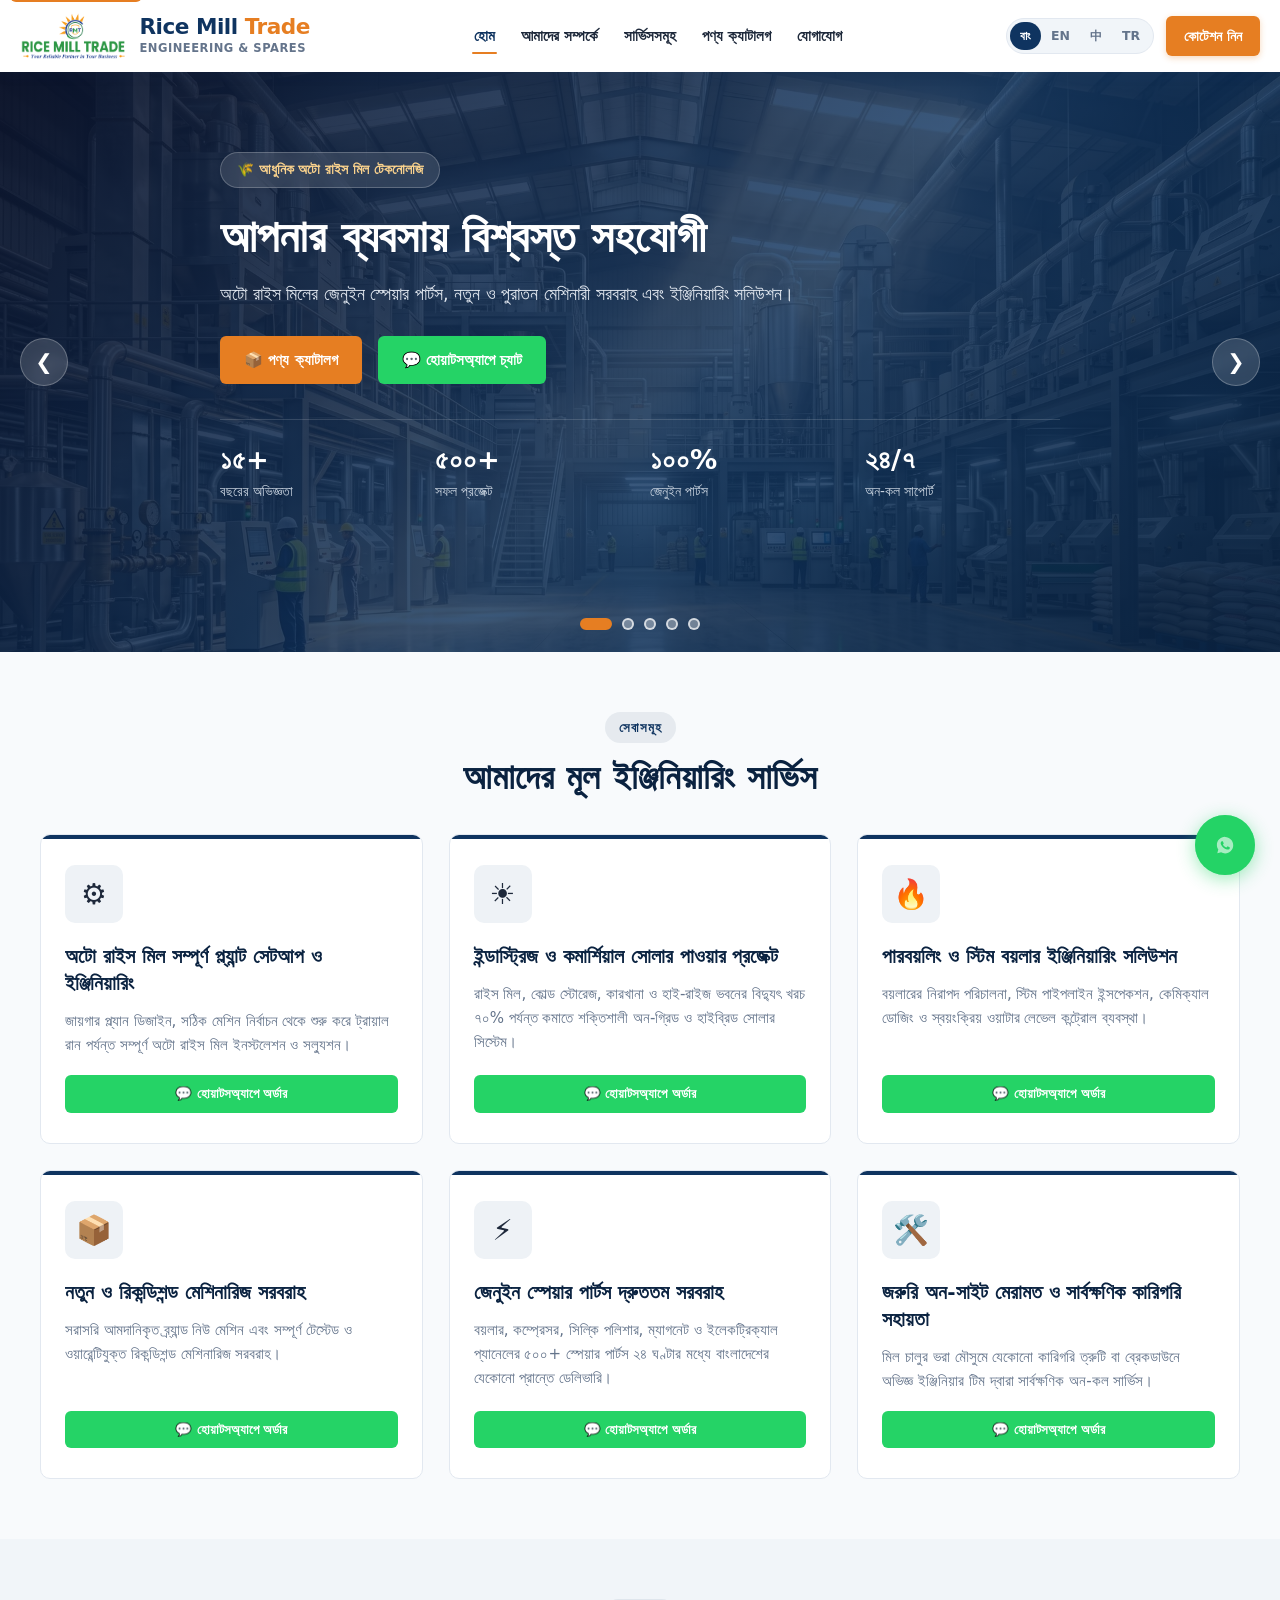
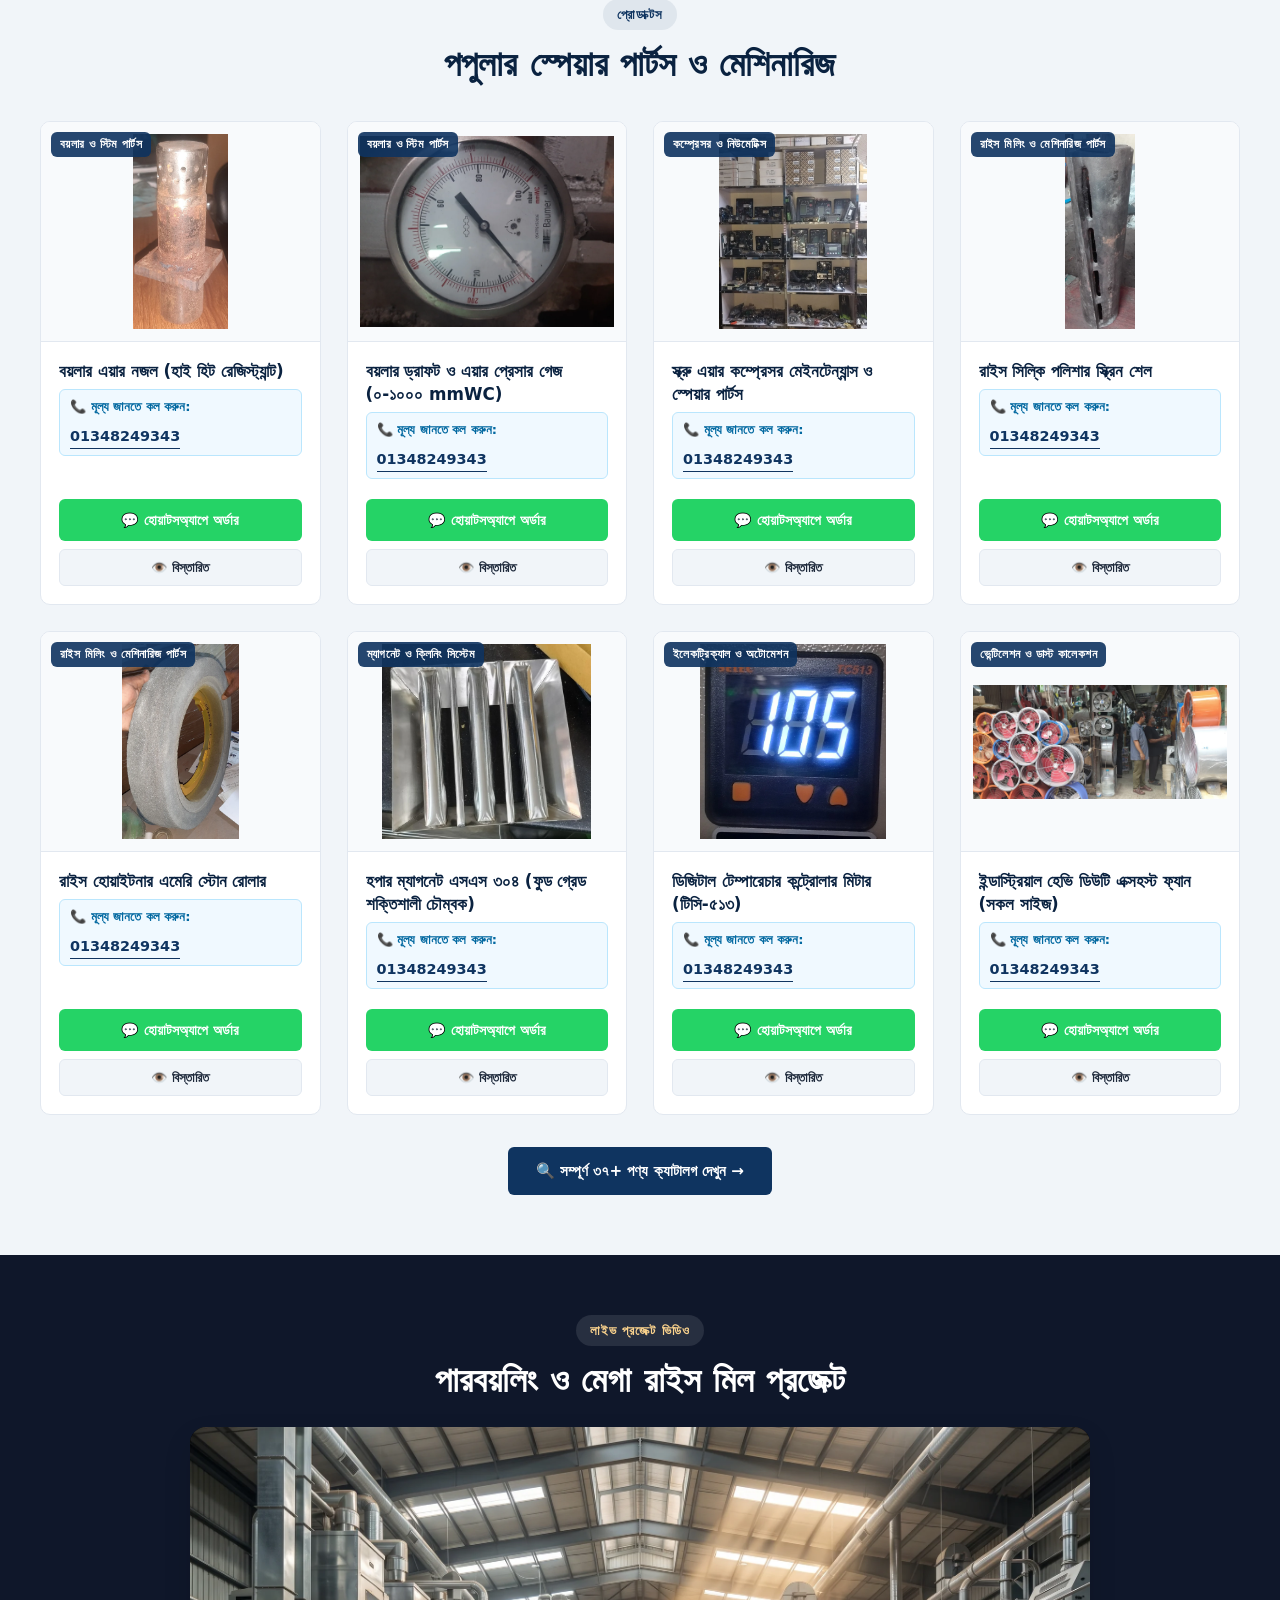
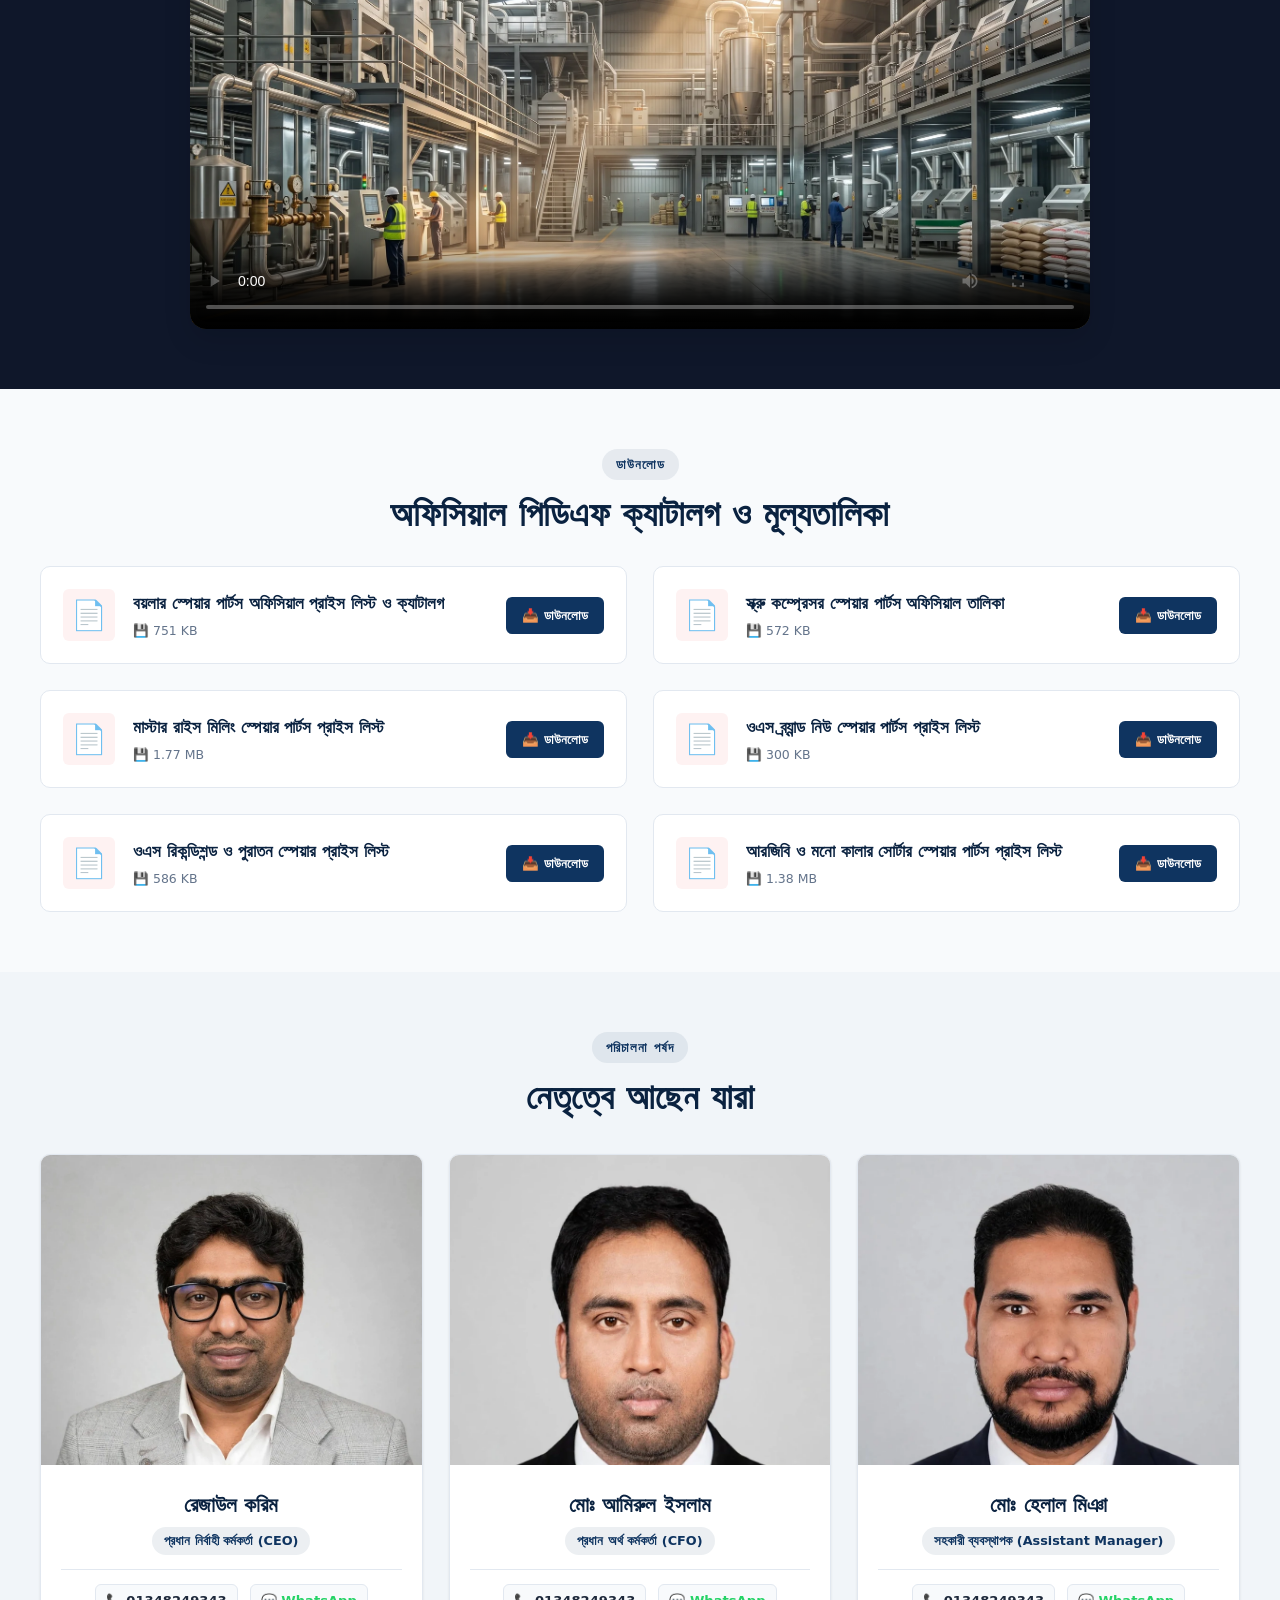
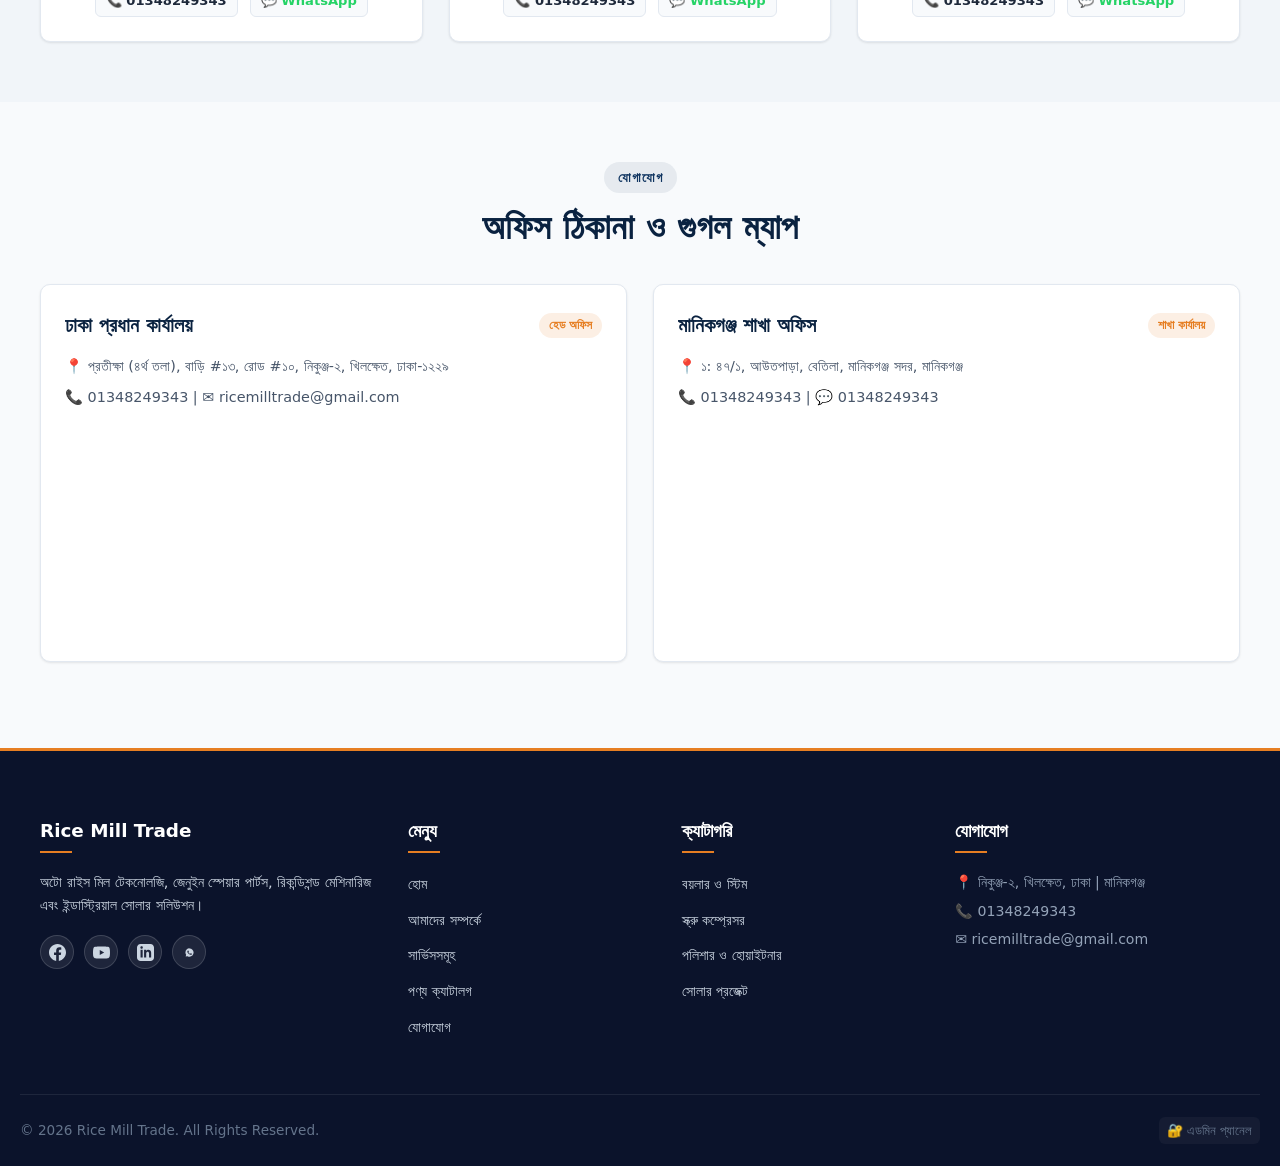
==== commit 13a4afbe: "fix: remove topbar, always-hide prices with phone CTA, fix page JS errors, add SEO sitemap+robots+JS" ====
--- a/index.html
+++ b/index.html
@@ -21,26 +21,44 @@
   <meta name="twitter:image" content="https://ricemilltrade.com/assets/images/brand/meta-og-image.jpg">
 
   <link rel="stylesheet" href="assets/css/style.css">
+  <link rel="sitemap" type="application/xml" href="/sitemap.xml">
+  <link rel="canonical" href="https://ricemilltrade.com/">
+  <!-- JSON-LD Structured Data for Google Search -->
+  <script type="application/ld+json">
+  {
+    "@context": "https://schema.org",
+    "@type": "LocalBusiness",
+    "name": "Rice Mill Trade",
+    "alternateName": "রাইস মিল ট্রেড",
+    "description": "Auto rice mill spare parts, machinery supply and industrial solar power projects in Bangladesh.",
+    "url": "https://ricemilltrade.com",
+    "logo": "https://ricemilltrade.com/assets/images/brand/logo.png",
+    "image": "https://ricemilltrade.com/assets/images/brand/meta-og-image.jpg",
+    "telephone": "+8801348249343",
+    "email": "ricemilltrade@gmail.com",
+    "address": [
+      {
+        "@type": "PostalAddress",
+        "streetAddress": "Protikkha (4th Floor), House #13, Road #10, Nikunja-2, Khilkhet",
+        "addressLocality": "Dhaka",
+        "postalCode": "1229",
+        "addressCountry": "BD"
+      }
+    ],
+    "openingHours": "Sa-Th 09:00-20:00",
+    "sameAs": [
+      "https://facebook.com/ricemilltrade",
+      "https://youtube.com/@ricemilltrade"
+    ],
+    "hasMap": "https://maps.google.com/?q=Nikunja-2,Dhaka",
+    "priceRange": "Contact for Quote",
+    "currenciesAccepted": "BDT",
+    "paymentAccepted": "Cash, Bank Transfer"
+  }
+  </script>
 </head>
 <body>
   <a href="#main-content" class="skip-link">মূল কন্টেন্টে চলে যান</a>
-
-  <!-- Top Bar -->
-  <aside class="topbar" aria-label="Quick contact">
-    <div class="container topbar-content">
-      <div class="topbar-left">
-        <span class="topbar-item">📍 নিকুঞ্জ-২, খিলক্ষেত, ঢাকা-১২২৯ | মানিকগঞ্জ সদর</span>
-        <span class="topbar-item">🕒 শনি - বৃহস্পতি: ৯:০০ AM - ৮:০০ PM</span>
-      </div>
-      <div class="topbar-right">
-        <div class="social-links-bar" aria-label="Social Media Links"></div>
-        <a href="tel:01348249343" class="topbar-item">📞 01348249343</a>
-        <a href="https://wa.me/8801348249343" target="_blank" rel="noopener" class="topbar-item">
-          <span class="topbar-badge">🟢 ২৪/৭ হোয়াটসঅ্যাপ</span>
-        </a>
-      </div>
-    </div>
-  </aside>
 
   <!-- Header -->
   <header class="header">
--- a/assets/css/style.css
+++ b/assets/css/style.css
@@ -1498,4 +1498,30 @@
   width: 17px;
   height: 17px;
   fill: currentColor;
-}+}
+/* Price Hidden Bar */
+.price-hidden-bar {
+  display: flex;
+  align-items: center;
+  gap: 8px;
+  background: #f0f9ff;
+  border: 1px solid #bae6fd;
+  border-radius: 6px;
+  padding: 6px 10px;
+  font-size: 0.82rem;
+  color: #0369a1;
+  font-weight: 600;
+  margin-bottom: 8px;
+  flex-wrap: wrap;
+}
+.price-phone-link {
+  color: #0f3460;
+  font-weight: 800;
+  font-size: 0.9rem;
+  text-decoration: none;
+  border-bottom: 1.5px solid #0f3460;
+}
+.price-phone-link:hover {
+  color: #e67e22;
+  border-color: #e67e22;
+}
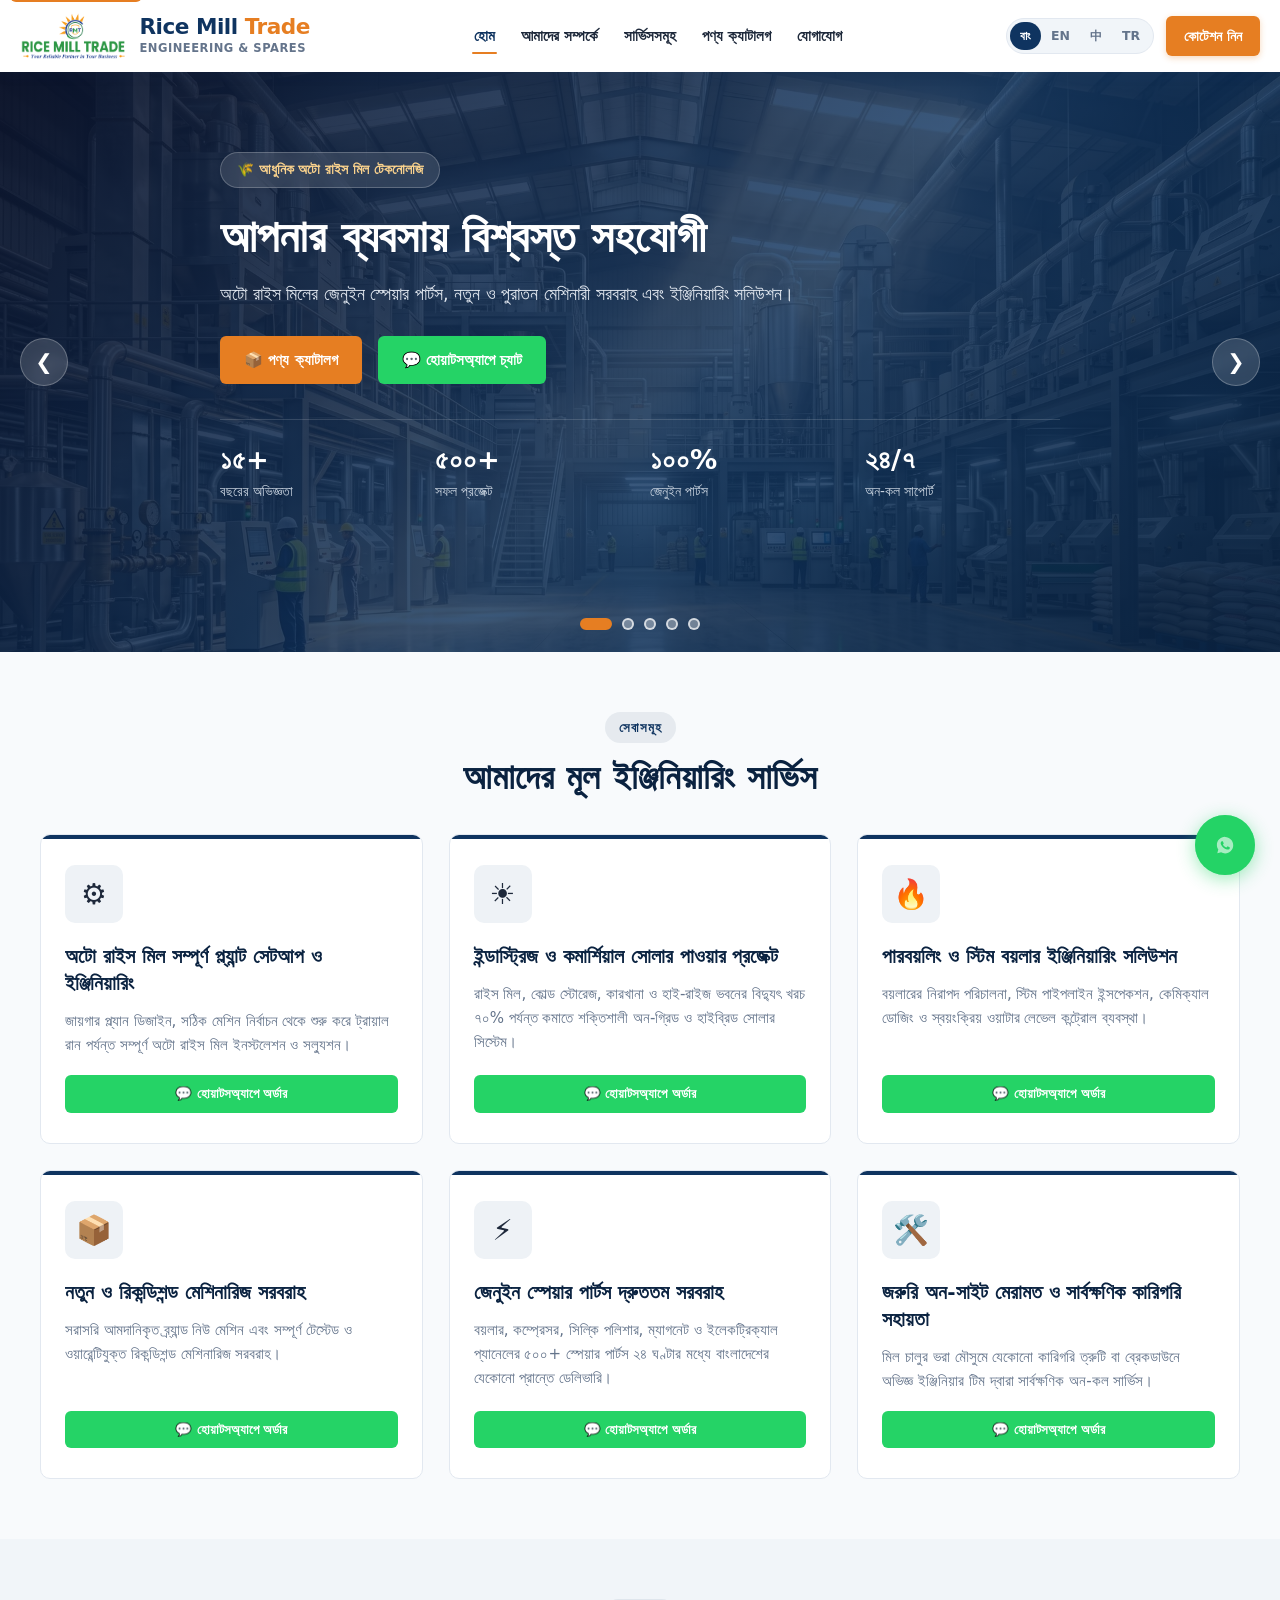
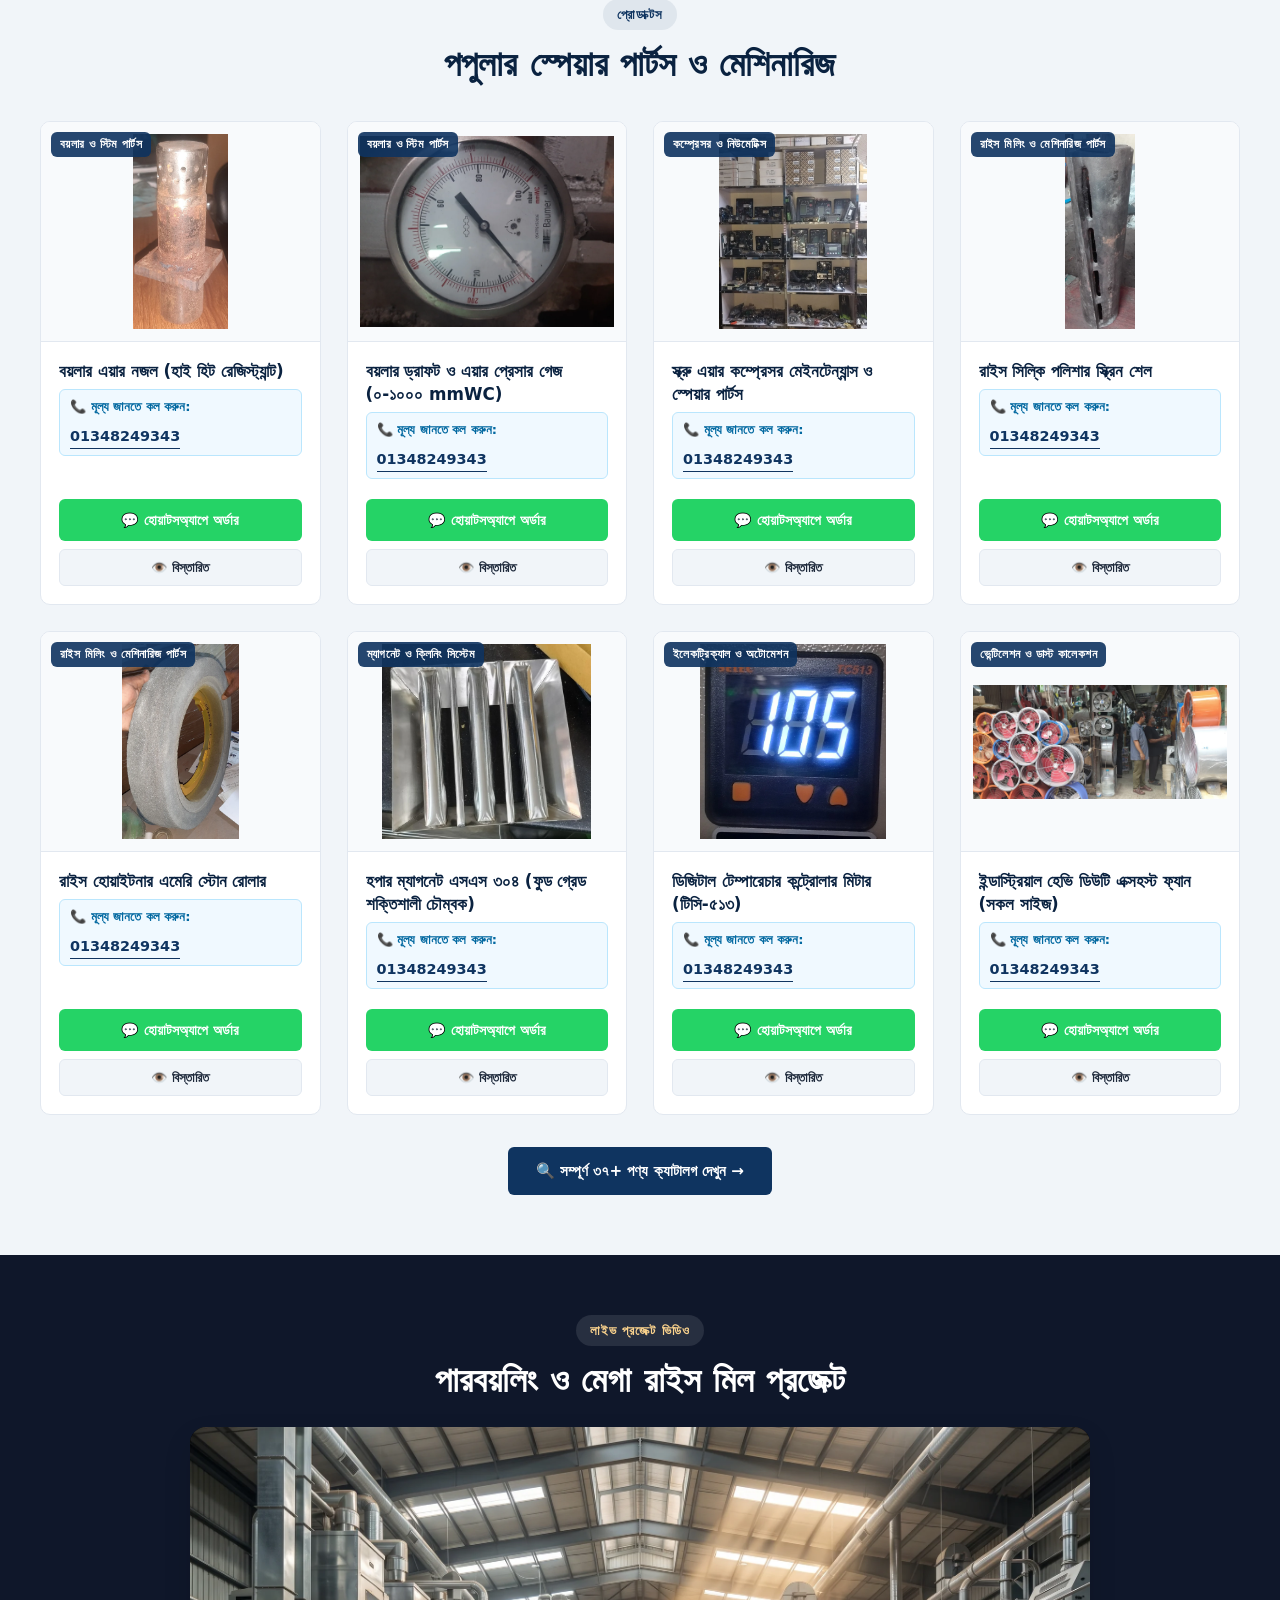
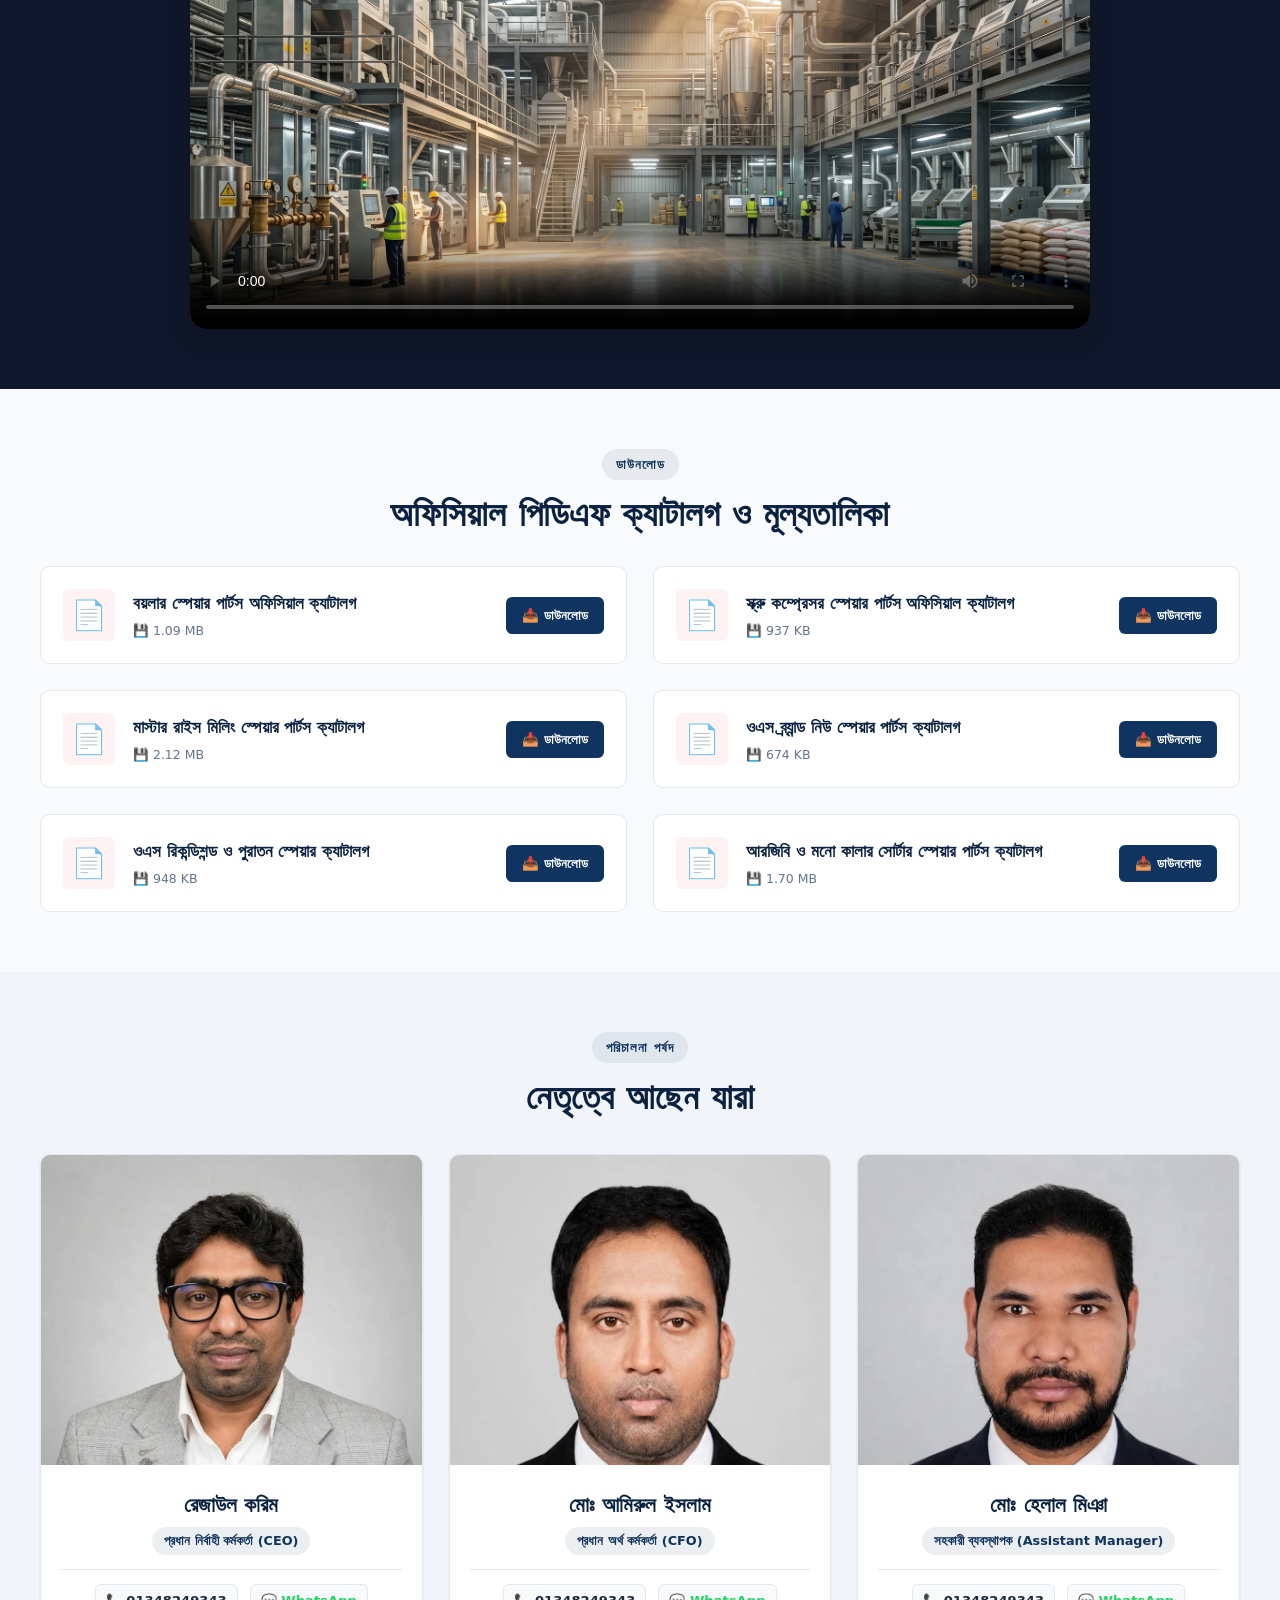
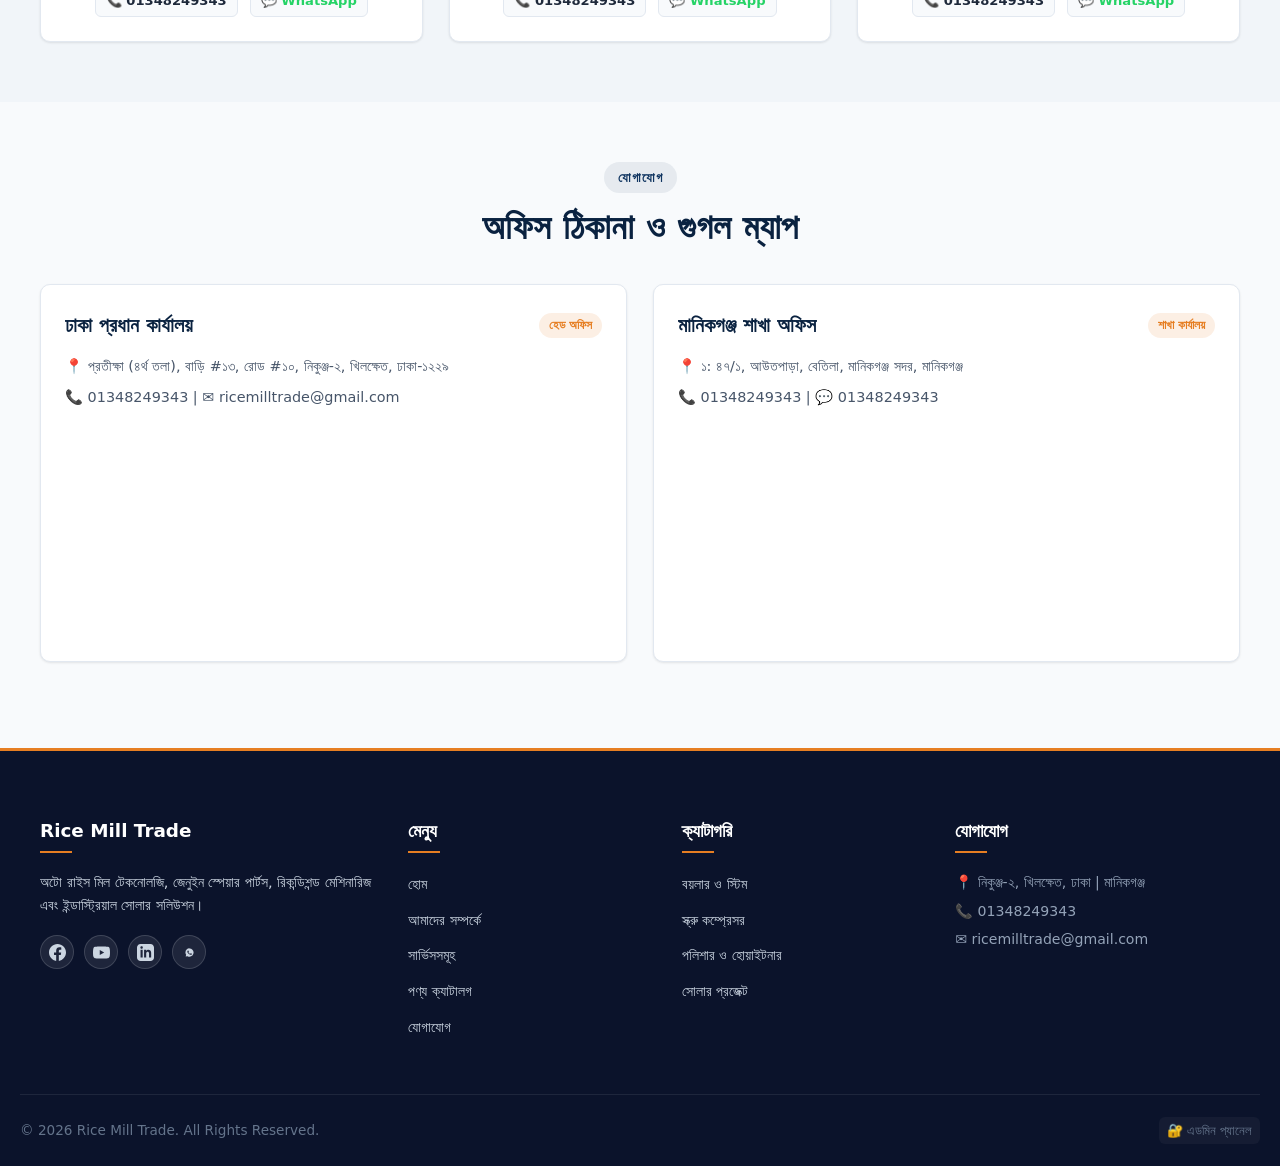
==== commit b200574d: "fix: resolve ERR_TOO_MANY_REDIRECTS by removing conflicting _redirects, update all 6 PDF catalogs fr" ====
--- a/index.html
+++ b/index.html
@@ -48,7 +48,8 @@
     "openingHours": "Sa-Th 09:00-20:00",
     "sameAs": [
       "https://facebook.com/ricemilltrade",
-      "https://youtube.com/@ricemilltrade"
+      "https://youtube.com/@ricemilltrade",
+      "https://www.linkedin.com/in/rezaul-karim-3a2714374"
     ],
     "hasMap": "https://maps.google.com/?q=Nikunja-2,Dhaka",
     "priceRange": "Contact for Quote",
@@ -334,9 +335,9 @@
       <div class="footer-col">
         <h4>ক্যাটাগরি</h4>
         <ul class="footer-links">
-          <li><a href="products.html">বয়লার ও স্টিম</a></li>
-          <li><a href="products.html">স্ক্রু কম্প্রেসর</a></li>
-          <li><a href="products.html">পলিশার ও হোয়াইটনার</a></li>
+          <li><a href="products.html?category=boiler">বয়লার ও স্টিম</a></li>
+          <li><a href="products.html?category=compressor">স্ক্রু কম্প্রেসর</a></li>
+          <li><a href="products.html?category=milling">পলিশার ও হোয়াইটনার</a></li>
           <li><a href="services.html">সোলার প্রজেক্ট</a></li>
         </ul>
       </div>
